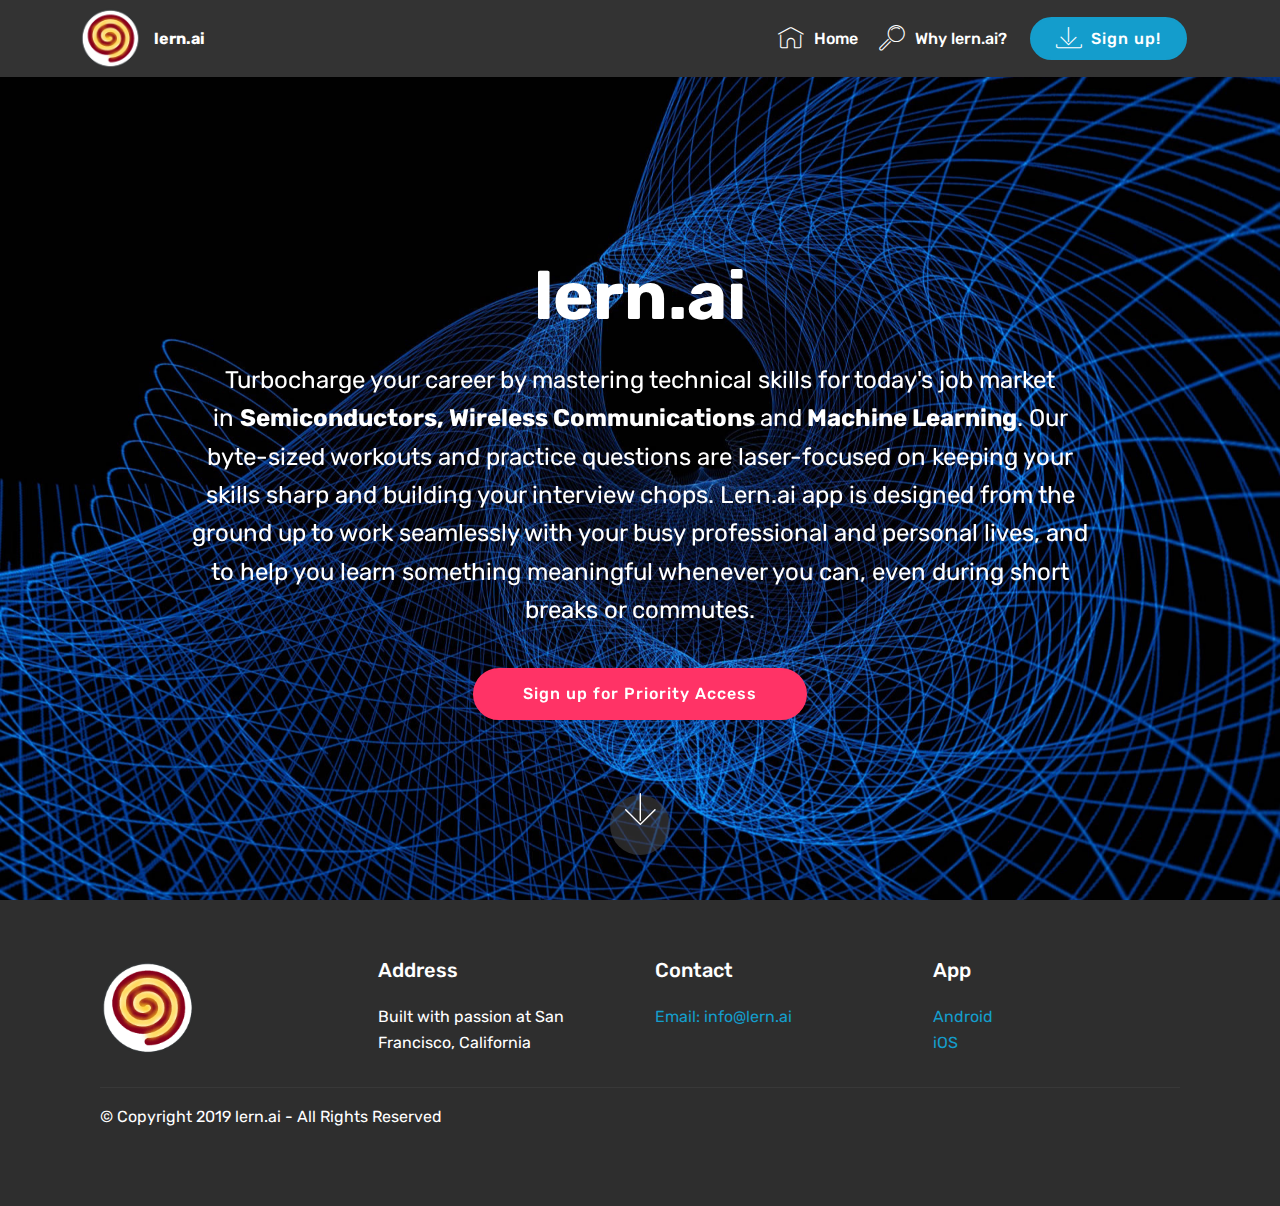
==== index.html @ 5c2ab688 "create github pages" ====
<!DOCTYPE html>
<html  >
<head>
  <!-- Site made with Mobirise Website Builder v4.10.8, https://mobirise.com -->
  <meta charset="UTF-8">
  <meta http-equiv="X-UA-Compatible" content="IE=edge">
  <meta name="generator" content="Mobirise v4.10.8, mobirise.com">
  <meta name="viewport" content="width=device-width, initial-scale=1, minimum-scale=1">
  <link rel="shortcut icon" href="assets/images/lern.ai.2-66x66.png" type="image/x-icon">
  <meta name="description" content="Master skills to  turbocharge your career, one workout at a time!">
  
  <title>lern.ai</title>
  <link rel="stylesheet" href="assets/web/assets/mobirise-icons/mobirise-icons.css">
  <link rel="stylesheet" href="assets/tether/tether.min.css">
  <link rel="stylesheet" href="assets/bootstrap/css/bootstrap.min.css">
  <link rel="stylesheet" href="assets/bootstrap/css/bootstrap-grid.min.css">
  <link rel="stylesheet" href="assets/bootstrap/css/bootstrap-reboot.min.css">
  <link rel="stylesheet" href="assets/socicon/css/styles.css">
  <link rel="stylesheet" href="assets/dropdown/css/style.css">
  <link rel="stylesheet" href="assets/theme/css/style.css">
  <link rel="stylesheet" href="assets/mobirise/css/mbr-additional.css" type="text/css">
  
  
  
</head>
<body>
  <section class="menu cid-qTkzRZLJNu" once="menu" id="menu1-0">

    

    <nav class="navbar navbar-expand beta-menu navbar-dropdown align-items-center navbar-fixed-top navbar-toggleable-sm">
        <button class="navbar-toggler navbar-toggler-right" type="button" data-toggle="collapse" data-target="#navbarSupportedContent" aria-controls="navbarSupportedContent" aria-expanded="false" aria-label="Toggle navigation">
            <div class="hamburger">
                <span></span>
                <span></span>
                <span></span>
                <span></span>
            </div>
        </button>
        <div class="menu-logo">
            <div class="navbar-brand">
                <span class="navbar-logo">
                    <a href="index.html">
                         <img src="assets/images/lern.ai.2-66x66.png" alt="lern.ai" title="lern.ai" style="height: 3.8rem;">
                    </a>
                </span>
                <span class="navbar-caption-wrap"><a class="navbar-caption text-white display-4" href="index.html">lern.ai</a></span>
            </div>
        </div>
        <div class="collapse navbar-collapse" id="navbarSupportedContent">
            <ul class="navbar-nav nav-dropdown" data-app-modern-menu="true"><li class="nav-item">
                    <a class="nav-link link text-white display-4" href="index.html">
                        <span class="mbri-home mbr-iconfont mbr-iconfont-btn"></span>Home</a>
                </li>
                <li class="nav-item">
                    <a class="nav-link link text-white display-4" href="about.html#features2-j">
                        <span class="mbri-search mbr-iconfont mbr-iconfont-btn"></span>
                        Why lern.ai?</a>
                </li></ul>
            <div class="navbar-buttons mbr-section-btn"><a class="btn btn-sm btn-primary display-4" href="signup.html#form1-k">
                    <span class="mbri-save mbr-iconfont mbr-iconfont-btn "></span>Sign up!
                </a></div>
        </div>
    </nav>
</section>

<section class="engine"><a href="https://mobirise.info/t">amp templates</a></section><section class="cid-qTkA127IK8 mbr-fullscreen mbr-parallax-background" id="header2-1">

    

    

    <div class="container align-center">
        <div class="row justify-content-md-center">
            <div class="mbr-white col-md-10">
                <h1 class="mbr-section-title mbr-bold pb-3 mbr-fonts-style display-1">
                    <br>lern.ai</h1>
                
                <p class="mbr-text pb-3 mbr-fonts-style display-5">
                    Turbocharge your career by mastering technical skills for today's job market in&nbsp;<strong>Semiconductors, Wireless Communications </strong>and<strong> Machine Learning</strong>. Our byte-sized workouts and practice questions are laser-focused on keeping your skills sharp and building your interview chops. Lern.ai app is designed from the ground up to work seamlessly with your busy professional and personal lives, and to help you learn something meaningful whenever you can, even during short breaks or commutes.</p>
                <div class="mbr-section-btn"><a class="btn btn-md btn-secondary display-4" href="signup.html#form3-5">Sign up for Priority Access</a></div>
            </div>
        </div>
    </div>
    <div class="mbr-arrow hidden-sm-down" aria-hidden="true">
        <a href="#next">
            <i class="mbri-down mbr-iconfont"></i>
        </a>
    </div>
</section>

<section class="cid-qTkAaeaxX5" id="footer1-2">

    

    

    <div class="container">
        <div class="media-container-row content text-white">
            <div class="col-12 col-md-3">
                <div class="media-wrap">
                    <a href="index.html">
                        <img src="assets/images/lern.ai.2-134x134.png" alt="" title="">
                    </a>
                </div>
            </div>
            <div class="col-12 col-md-3 mbr-fonts-style display-7">
                <h5 class="pb-3">
                    Address
                </h5>
                <p class="mbr-text">Built with passion at San Francisco, California</p>
            </div>
            <div class="col-12 col-md-3 mbr-fonts-style display-7">
                <h5 class="pb-3">
                    Contact</h5>
                <p class="mbr-text"><a href="mailto:info@lern.ai">
                    Email: info@lern.ai&nbsp;&nbsp;</a><br></p>
            </div>
            <div class="col-12 col-md-3 mbr-fonts-style display-7">
                <h5 class="pb-3">App</h5>
                <p class="mbr-text"><em><a href="signup.html#form1-k">Android&nbsp;</a><br><a href="signup.html#form1-k">iOS</a></em></p>
            </div>
        </div>
        <div class="footer-lower">
            <div class="media-container-row">
                <div class="col-sm-12">
                    <hr>
                </div>
            </div>
            <div class="media-container-row mbr-white">
                <div class="col-sm-6 copyright">
                    <p class="mbr-text mbr-fonts-style display-7">
                        © Copyright 2019 lern.ai - All Rights Reserved
                    </p>
                </div>
                <div class="col-md-6">
                    
                </div>
            </div>
        </div>
    </div>
</section>


  <script src="assets/web/assets/jquery/jquery.min.js"></script>
  <script src="assets/popper/popper.min.js"></script>
  <script src="assets/tether/tether.min.js"></script>
  <script src="assets/bootstrap/js/bootstrap.min.js"></script>
  <script src="assets/dropdown/js/nav-dropdown.js"></script>
  <script src="assets/dropdown/js/navbar-dropdown.js"></script>
  <script src="assets/touchswipe/jquery.touch-swipe.min.js"></script>
  <script src="assets/parallax/jarallax.min.js"></script>
  <script src="assets/smoothscroll/smooth-scroll.js"></script>
  <script src="assets/theme/js/script.js"></script>
  
  
</body>
</html>
---- assets/web/assets/mobirise-icons/mobirise-icons.css ----
@font-face {
  font-family: 'MobiriseIcons';
  src:  url('mobirise-icons.eot?spat4u');
  src:  url('mobirise-icons.eot?spat4u#iefix') format('embedded-opentype'),
    url('mobirise-icons.ttf?spat4u') format('truetype'),
    url('mobirise-icons.woff?spat4u') format('woff'),
    url('mobirise-icons.svg?spat4u#MobiriseIcons') format('svg');
  font-weight: normal;
  font-style: normal;
}

[class^="mbri-"], [class*=" mbri-"] {
  /* use !important to prevent issues with browser extensions that change fonts */
  font-family: MobiriseIcons !important;
  speak: none;
  font-style: normal;
  font-weight: normal;
  font-variant: normal;
  text-transform: none;
  line-height: 1;

  /* Better Font Rendering =========== */
  -webkit-font-smoothing: antialiased;
  -moz-osx-font-smoothing: grayscale;
}

.mbri-add-submenu:before {
  content: "\e900";
}
.mbri-alert:before {
  content: "\e901";
}
.mbri-align-center:before {
  content: "\e902";
}
.mbri-align-justify:before {
  content: "\e903";
}
.mbri-align-left:before {
  content: "\e904";
}
.mbri-align-right:before {
  content: "\e905";
}
.mbri-android:before {
  content: "\e906";
}
.mbri-apple:before {
  content: "\e907";
}
.mbri-arrow-down:before {
  content: "\e908";
}
.mbri-arrow-next:before {
  content: "\e909";
}
.mbri-arrow-prev:before {
  content: "\e90a";
}
.mbri-arrow-up:before {
  content: "\e90b";
}
.mbri-bold:before {
  content: "\e90c";
}
.mbri-bookmark:before {
  content: "\e90d";
}
.mbri-bootstrap:before {
  content: "\e90e";
}
.mbri-briefcase:before {
  content: "\e90f";
}
.mbri-browse:before {
  content: "\e910";
}
.mbri-bulleted-list:before {
  content: "\e911";
}
.mbri-calendar:before {
  content: "\e912";
}
.mbri-camera:before {
  content: "\e913";
}
.mbri-cart-add:before {
  content: "\e914";
}
.mbri-cart-full:before {
  content: "\e915";
}
.mbri-cash:before {
  content: "\e916";
}
.mbri-change-style:before {
  content: "\e917";
}
.mbri-chat:before {
  content: "\e918";
}
.mbri-clock:before {
  content: "\e919";
}
.mbri-close:before {
  content: "\e91a";
}
.mbri-cloud:before {
  content: "\e91b";
}
.mbri-code:before {
  content: "\e91c";
}
.mbri-contact-form:before {
  content: "\e91d";
}
.mbri-credit-card:before {
  content: "\e91e";
}
.mbri-cursor-click:before {
  content: "\e91f";
}
.mbri-cust-feedback:before {
  content: "\e920";
}
.mbri-database:before {
  content: "\e921";
}
.mbri-delivery:before {
  content: "\e922";
}
.mbri-desktop:before {
  content: "\e923";
}
.mbri-devices:before {
  content: "\e924";
}
.mbri-down:before {
  content: "\e925";
}
.mbri-download:before {
  content: "\e989";
}
.mbri-drag-n-drop:before {
  content: "\e927";
}
.mbri-drag-n-drop2:before {
  content: "\e928";
}
.mbri-edit:before {
  content: "\e929";
}
.mbri-edit2:before {
  content: "\e92a";
}
.mbri-error:before {
  content: "\e92b";
}
.mbri-extension:before {
  content: "\e92c";
}
.mbri-features:before {
  content: "\e92d";
}
.mbri-file:before {
  content: "\e92e";
}
.mbri-flag:before {
  content: "\e92f";
}
.mbri-folder:before {
  content: "\e930";
}
.mbri-gift:before {
  content: "\e931";
}
.mbri-github:before {
  content: "\e932";
}
.mbri-globe:before {
  content: "\e933";
}
.mbri-globe-2:before {
  content: "\e934";
}
.mbri-growing-chart:before {
  content: "\e935";
}
.mbri-hearth:before {
  content: "\e936";
}
.mbri-help:before {
  content: "\e937";
}
.mbri-home:before {
  content: "\e938";
}
.mbri-hot-cup:before {
  content: "\e939";
}
.mbri-idea:before {
  content: "\e93a";
}
.mbri-image-gallery:before {
  content: "\e93b";
}
.mbri-image-slider:before {
  content: "\e93c";
}
.mbri-info:before {
  content: "\e93d";
}
.mbri-italic:before {
  content: "\e93e";
}
.mbri-key:before {
  content: "\e93f";
}
.mbri-laptop:before {
  content: "\e940";
}
.mbri-layers:before {
  content: "\e941";
}
.mbri-left-right:before {
  content: "\e942";
}
.mbri-left:before {
  content: "\e943";
}
.mbri-letter:before {
  content: "\e944";
}
.mbri-like:before {
  content: "\e945";
}
.mbri-link:before {
  content: "\e946";
}
.mbri-lock:before {
  content: "\e947";
}
.mbri-login:before {
  content: "\e948";
}
.mbri-logout:before {
  content: "\e949";
}
.mbri-magic-stick:before {
  content: "\e94a";
}
.mbri-map-pin:before {
  content: "\e94b";
}
.mbri-menu:before {
  content: "\e94c";
}
.mbri-mobile:before {
  content: "\e94d";
}
.mbri-mobile2:before {
  content: "\e94e";
}
.mbri-mobirise:before {
  content: "\e94f";
}
.mbri-more-horizontal:before {
  content: "\e950";
}
.mbri-more-vertical:before {
  content: "\e951";
}
.mbri-music:before {
  content: "\e952";
}
.mbri-new-file:before {
  content: "\e953";
}
.mbri-numbered-list:before {
  content: "\e954";
}
.mbri-opened-folder:before {
  content: "\e955";
}
.mbri-pages:before {
  content: "\e956";
}
.mbri-paper-plane:before {
  content: "\e957";
}
.mbri-paperclip:before {
  content: "\e958";
}
.mbri-photo:before {
  content: "\e959";
}
.mbri-photos:before {
  content: "\e95a";
}
.mbri-pin:before {
  content: "\e95b";
}
.mbri-play:before {
  content: "\e95c";
}
.mbri-plus:before {
  content: "\e95d";
}
.mbri-preview:before {
  content: "\e95e";
}
.mbri-print:before {
  content: "\e95f";
}
.mbri-protect:before {
  content: "\e960";
}
.mbri-question:before {
  content: "\e961";
}
.mbri-quote-left:before {
  content: "\e962";
}
.mbri-quote-right:before {
  content: "\e963";
}
.mbri-refresh:before {
  content: "\e964";
}
.mbri-responsive:before {
  content: "\e965";
}
.mbri-right:before {
  content: "\e966";
}
.mbri-rocket:before {
  content: "\e967";
}
.mbri-sad-face:before {
  content: "\e968";
}
.mbri-sale:before {
  content: "\e969";
}
.mbri-save:before {
  content: "\e96a";
}
.mbri-search:before {
  content: "\e96b";
}
.mbri-setting:before {
  content: "\e96c";
}
.mbri-setting2:before {
  content: "\e96d";
}
.mbri-setting3:before {
  content: "\e96e";
}
.mbri-share:before {
  content: "\e96f";
}
.mbri-shopping-bag:before {
  content: "\e970";
}
.mbri-shopping-basket:before {
  content: "\e971";
}
.mbri-shopping-cart:before {
  content: "\e972";
}
.mbri-sites:before {
  content: "\e973";
}
.mbri-smile-face:before {
  content: "\e974";
}
.mbri-speed:before {
  content: "\e975";
}
.mbri-star:before {
  content: "\e976";
}
.mbri-success:before {
  content: "\e977";
}
.mbri-sun:before {
  content: "\e978";
}
.mbri-sun2:before {
  content: "\e979";
}
.mbri-tablet:before {
  content: "\e97a";
}
.mbri-tablet-vertical:before {
  content: "\e97b";
}
.mbri-target:before {
  content: "\e97c";
}
.mbri-timer:before {
  content: "\e97d";
}
.mbri-to-ftp:before {
  content: "\e97e";
}
.mbri-to-local-drive:before {
  content: "\e97f";
}
.mbri-touch-swipe:before {
  content: "\e980";
}
.mbri-touch:before {
  content: "\e981";
}
.mbri-trash:before {
  content: "\e982";
}
.mbri-underline:before {
  content: "\e983";
}
.mbri-unlink:before {
  content: "\e984";
}
.mbri-unlock:before {
  content: "\e985";
}
.mbri-up-down:before {
  content: "\e986";
}
.mbri-up:before {
  content: "\e987";
}
.mbri-update:before {
  content: "\e988";
}
.mbri-upload:before {
 content: "\e926"; 
}
.mbri-user:before {
  content: "\e98a";
}
.mbri-user2:before {
  content: "\e98b";
}
.mbri-users:before {
  content: "\e98c";
}
.mbri-video:before {
  content: "\e98d";
}
.mbri-video-play:before {
  content: "\e98e";
}
.mbri-watch:before {
  content: "\e98f";
}
.mbri-website-theme:before {
  content: "\e990";
}
.mbri-wifi:before {
  content: "\e991";
}
.mbri-windows:before {
  content: "\e992";
}
.mbri-zoom-out:before {
  content: "\e993";
}
.mbri-redo:before {
  content: "\e994";
}
.mbri-undo:before {
  content: "\e995";
}
---- assets/socicon/css/styles.css ----
@charset "UTF-8";

@font-face {
  font-family: "socicon";
  src:url("../fonts/socicon.eot");
  src:url("../fonts/socicon.eot?#iefix") format("embedded-opentype"),
    url("../fonts/socicon.woff") format("woff"),
    url("../fonts/socicon.ttf") format("truetype"),
    url("../fonts/socicon.svg#socicon") format("svg");
  font-weight: normal;
  font-style: normal;

}

[data-icon]:before {
  font-family: "socicon" !important;
  content: attr(data-icon);
  font-style: normal !important;
  font-weight: normal !important;
  font-variant: normal !important;
  text-transform: none !important;
  speak: none;
  line-height: 1;
  -webkit-font-smoothing: antialiased;
  -moz-osx-font-smoothing: grayscale;
}

[class^="socicon-"]:before,
[class*=" socicon-"]:before {
  font-family: "socicon" !important;
  font-style: normal !important;
  font-weight: normal !important;
  font-variant: normal !important;
  text-transform: none !important;
  speak: none;
  line-height: 1;
  -webkit-font-smoothing: antialiased;
  -moz-osx-font-smoothing: grayscale;
}

.socicon-modelmayhem:before {
  content: "\e000";
}
.socicon-mixcloud:before {
  content: "\e001";
}
.socicon-drupal:before {
  content: "\e002";
}
.socicon-swarm:before {
  content: "\e003";
}
.socicon-istock:before {
  content: "\e004";
}
.socicon-yammer:before {
  content: "\e005";
}
.socicon-ello:before {
  content: "\e006";
}
.socicon-stackoverflow:before {
  content: "\e007";
}
.socicon-persona:before {
  content: "\e008";
}
.socicon-triplej:before {
  content: "\e009";
}
.socicon-houzz:before {
  content: "\e00a";
}
.socicon-rss:before {
  content: "\e00b";
}
.socicon-paypal:before {
  content: "\e00c";
}
.socicon-odnoklassniki:before {
  content: "\e00d";
}
.socicon-airbnb:before {
  content: "\e00e";
}
.socicon-periscope:before {
  content: "\e00f";
}
.socicon-outlook:before {
  content: "\e010";
}
.socicon-coderwall:before {
  content: "\e011";
}
.socicon-tripadvisor:before {
  content: "\e012";
}
.socicon-appnet:before {
  content: "\e013";
}
.socicon-goodreads:before {
  content: "\e014";
}
.socicon-tripit:before {
  content: "\e015";
}
.socicon-lanyrd:before {
  content: "\e016";
}
.socicon-slideshare:before {
  content: "\e017";
}
.socicon-buffer:before {
  content: "\e018";
}
.socicon-disqus:before {
  content: "\e019";
}
.socicon-vkontakte:before {
  content: "\e01a";
}
.socicon-whatsapp:before {
  content: "\e01b";
}
.socicon-patreon:before {
  content: "\e01c";
}
.socicon-storehouse:before {
  content: "\e01d";
}
.socicon-pocket:before {
  content: "\e01e";
}
.socicon-mail:before {
  content: "\e01f";
}
.socicon-blogger:before {
  content: "\e020";
}
.socicon-technorati:before {
  content: "\e021";
}
.socicon-reddit:before {
  content: "\e022";
}
.socicon-dribbble:before {
  content: "\e023";
}
.socicon-stumbleupon:before {
  content: "\e024";
}
.socicon-digg:before {
  content: "\e025";
}
.socicon-envato:before {
  content: "\e026";
}
.socicon-behance:before {
  content: "\e027";
}
.socicon-delicious:before {
  content: "\e028";
}
.socicon-deviantart:before {
  content: "\e029";
}
.socicon-forrst:before {
  content: "\e02a";
}
.socicon-play:before {
  content: "\e02b";
}
.socicon-zerply:before {
  content: "\e02c";
}
.socicon-wikipedia:before {
  content: "\e02d";
}
.socicon-apple:before {
  content: "\e02e";
}
.socicon-flattr:before {
  content: "\e02f";
}
.socicon-github:before {
  content: "\e030";
}
.socicon-renren:before {
  content: "\e031";
}
.socicon-friendfeed:before {
  content: "\e032";
}
.socicon-newsvine:before {
  content: "\e033";
}
.socicon-identica:before {
  content: "\e034";
}
.socicon-bebo:before {
  content: "\e035";
}
.socicon-zynga:before {
  content: "\e036";
}
.socicon-steam:before {
  content: "\e037";
}
.socicon-xbox:before {
  content: "\e038";
}
.socicon-windows:before {
  content: "\e039";
}
.socicon-qq:before {
  content: "\e03a";
}
.socicon-douban:before {
  content: "\e03b";
}
.socicon-meetup:before {
  content: "\e03c";
}
.socicon-playstation:before {
  content: "\e03d";
}
.socicon-android:before {
  content: "\e03e";
}
.socicon-snapchat:before {
  content: "\e03f";
}
.socicon-twitter:before {
  content: "\e040";
}
.socicon-facebook:before {
  content: "\e041";
}
.socicon-googleplus:before {
  content: "\e042";
}
.socicon-pinterest:before {
  content: "\e043";
}
.socicon-foursquare:before {
  content: "\e044";
}
.socicon-yahoo:before {
  content: "\e045";
}
.socicon-skype:before {
  content: "\e046";
}
.socicon-yelp:before {
  content: "\e047";
}
.socicon-feedburner:before {
  content: "\e048";
}
.socicon-linkedin:before {
  content: "\e049";
}
.socicon-viadeo:before {
  content: "\e04a";
}
.socicon-xing:before {
  content: "\e04b";
}
.socicon-myspace:before {
  content: "\e04c";
}
.socicon-soundcloud:before {
  content: "\e04d";
}
.socicon-spotify:before {
  content: "\e04e";
}
.socicon-grooveshark:before {
  content: "\e04f";
}
.socicon-lastfm:before {
  content: "\e050";
}
.socicon-youtube:before {
  content: "\e051";
}
.socicon-vimeo:before {
  content: "\e052";
}
.socicon-dailymotion:before {
  content: "\e053";
}
.socicon-vine:before {
  content: "\e054";
}
.socicon-flickr:before {
  content: "\e055";
}
.socicon-500px:before {
  content: "\e056";
}
.socicon-wordpress:before {
  content: "\e058";
}
.socicon-tumblr:before {
  content: "\e059";
}
.socicon-twitch:before {
  content: "\e05a";
}
.socicon-8tracks:before {
  content: "\e05b";
}
.socicon-amazon:before {
  content: "\e05c";
}
.socicon-icq:before {
  content: "\e05d";
}
.socicon-smugmug:before {
  content: "\e05e";
}
.socicon-ravelry:before {
  content: "\e05f";
}
.socicon-weibo:before {
  content: "\e060";
}
.socicon-baidu:before {
  content: "\e061";
}
.socicon-angellist:before {
  content: "\e062";
}
.socicon-ebay:before {
  content: "\e063";
}
.socicon-imdb:before {
  content: "\e064";
}
.socicon-stayfriends:before {
  content: "\e065";
}
.socicon-residentadvisor:before {
  content: "\e066";
}
.socicon-google:before {
  content: "\e067";
}
.socicon-yandex:before {
  content: "\e068";
}
.socicon-sharethis:before {
  content: "\e069";
}
.socicon-bandcamp:before {
  content: "\e06a";
}
.socicon-itunes:before {
  content: "\e06b";
}
.socicon-deezer:before {
  content: "\e06c";
}
.socicon-telegram:before {
  content: "\e06e";
}
.socicon-openid:before {
  content: "\e06f";
}
.socicon-amplement:before {
  content: "\e070";
}
.socicon-viber:before {
  content: "\e071";
}
.socicon-zomato:before {
  content: "\e072";
}
.socicon-draugiem:before {
  content: "\e074";
}
.socicon-endomodo:before {
  content: "\e075";
}
.socicon-filmweb:before {
  content: "\e076";
}
.socicon-stackexchange:before {
  content: "\e077";
}
.socicon-wykop:before {
  content: "\e078";
}
.socicon-teamspeak:before {
  content: "\e079";
}
.socicon-teamviewer:before {
  content: "\e07a";
}
.socicon-ventrilo:before {
  content: "\e07b";
}
.socicon-younow:before {
  content: "\e07c";
}
.socicon-raidcall:before {
  content: "\e07d";
}
.socicon-mumble:before {
  content: "\e07e";
}
.socicon-medium:before {
  content: "\e06d";
}
.socicon-bebee:before {
  content: "\e07f";
}
.socicon-hitbox:before {
  content: "\e080";
}
.socicon-reverbnation:before {
  content: "\e081";
}
.socicon-formulr:before {
  content: "\e082";
}
.socicon-instagram:before {
  content: "\e057";
}
.socicon-battlenet:before {
  content: "\e083";
}
.socicon-chrome:before {
  content: "\e084";
}
.socicon-discord:before {
  content: "\e086";
}
.socicon-issuu:before {
  content: "\e087";
}
.socicon-macos:before {
  content: "\e088";
}
.socicon-firefox:before {
  content: "\e089";
}
.socicon-opera:before {
  content: "\e08d";
}
.socicon-keybase:before {
  content: "\e090";
}
.socicon-alliance:before {
  content: "\e091";
}
.socicon-livejournal:before {
  content: "\e092";
}
.socicon-googlephotos:before {
  content: "\e093";
}
.socicon-horde:before {
  content: "\e094";
}
.socicon-etsy:before {
  content: "\e095";
}
.socicon-zapier:before {
  content: "\e096";
}
.socicon-google-scholar:before {
  content: "\e097";
}
.socicon-researchgate:before {
  content: "\e098";
}
.socicon-wechat:before {
  content: "\e099";
}
.socicon-strava:before {
  content: "\e09a";
}
.socicon-line:before {
  content: "\e09b";
}
.socicon-lyft:before {
  content: "\e09c";
}
.socicon-uber:before {
  content: "\e09d";
}
.socicon-songkick:before {
  content: "\e09e";
}
.socicon-viewbug:before {
  content: "\e09f";
}
.socicon-googlegroups:before {
  content: "\e0a0";
}
.socicon-quora:before {
  content: "\e073";
}
.socicon-diablo:before {
  content: "\e085";
}
.socicon-blizzard:before {
  content: "\e0a1";
}
.socicon-hearthstone:before {
  content: "\e08b";
}
.socicon-heroes:before {
  content: "\e08a";
}
.socicon-overwatch:before {
  content: "\e08c";
}
.socicon-warcraft:before {
  content: "\e08e";
}
.socicon-starcraft:before {
  content: "\e08f";
}
.socicon-beam:before {
  content: "\e0a2";
}
.socicon-curse:before {
  content: "\e0a3";
}
.socicon-player:before {
  content: "\e0a4";
}
.socicon-streamjar:before {
  content: "\e0a5";
}
.socicon-nintendo:before {
  content: "\e0a6";
}
.socicon-hellocoton:before {
  content: "\e0a7";
}
---- assets/dropdown/css/style.css ----
.navbar-dropdown {
  left: 0;
  padding: 0;
  position: absolute;
  right: 0;
  top: 0;
  transition: all 0.45s ease;
  z-index: 1030;
  background: #282828; }
  .navbar-dropdown .navbar-logo {
    margin-right: 0.8rem;
    transition: margin 0.3s ease-in-out;
    vertical-align: middle; }
    .navbar-dropdown .navbar-logo img {
      height: 3.125rem;
      transition: all 0.3s ease-in-out; }
    .navbar-dropdown .navbar-logo.mbr-iconfont {
      font-size: 3.125rem;
      line-height: 3.125rem; }
  .navbar-dropdown .navbar-caption {
    font-weight: 700;
    white-space: normal;
    vertical-align: -4px;
    line-height: 3.125rem !important; }
    .navbar-dropdown .navbar-caption, .navbar-dropdown .navbar-caption:hover {
      color: inherit;
      text-decoration: none; }
  .navbar-dropdown .mbr-iconfont + .navbar-caption {
    vertical-align: -1px; }
  .navbar-dropdown.navbar-fixed-top {
    position: fixed; }
  .navbar-dropdown .navbar-brand span {
    vertical-align: -4px; }
  .navbar-dropdown.bg-color.transparent {
    background: none; }
  .navbar-dropdown.navbar-short .navbar-brand {
    padding: 0.625rem 0; }
    .navbar-dropdown.navbar-short .navbar-brand span {
      vertical-align: -1px; }
  .navbar-dropdown.navbar-short .navbar-caption {
    line-height: 2.375rem !important;
    vertical-align: -2px; }
  .navbar-dropdown.navbar-short .navbar-logo {
    margin-right: 0.5rem; }
    .navbar-dropdown.navbar-short .navbar-logo img {
      height: 2.375rem; }
    .navbar-dropdown.navbar-short .navbar-logo.mbr-iconfont {
      font-size: 2.375rem;
      line-height: 2.375rem; }
  .navbar-dropdown.navbar-short .mbr-table-cell {
    height: 3.625rem; }
  .navbar-dropdown .navbar-close {
    left: 0.6875rem;
    position: fixed;
    top: 0.75rem;
    z-index: 1000; }
  .navbar-dropdown .hamburger-icon {
    content: "";
    display: inline-block;
    vertical-align: middle;
    width: 16px;
    -webkit-box-shadow: 0 -6px 0 1px #282828,0 0 0 1px #282828,0 6px 0 1px #282828;
    -moz-box-shadow: 0 -6px 0 1px #282828,0 0 0 1px #282828,0 6px 0 1px #282828;
    box-shadow: 0 -6px 0 1px #282828,0 0 0 1px #282828,0 6px 0 1px #282828; }

.dropdown-menu .dropdown-toggle[data-toggle="dropdown-submenu"]::after {
  border-bottom: 0.35em solid transparent;
  border-left: 0.35em solid;
  border-right: 0;
  border-top: 0.35em solid transparent;
  margin-left: 0.3rem; }

.dropdown-menu .dropdown-item:focus {
  outline: 0; }

.nav-dropdown {
  font-size: 0.75rem;
  font-weight: 500;
  height: auto !important; }
  .nav-dropdown .nav-btn {
    padding-left: 1rem; }
  .nav-dropdown .link {
    margin: .667em 1.667em;
    font-weight: 500;
    padding: 0;
    transition: color .2s ease-in-out; }
    .nav-dropdown .link.dropdown-toggle {
      margin-right: 2.583em; }
      .nav-dropdown .link.dropdown-toggle::after {
        margin-left: .25rem;
        border-top: 0.35em solid;
        border-right: 0.35em solid transparent;
        border-left: 0.35em solid transparent;
        border-bottom: 0; }
      .nav-dropdown .link.dropdown-toggle[aria-expanded="true"] {
        margin: 0;
        padding: 0.667em 3.263em  0.667em 1.667em; }
  .nav-dropdown .link::after,
  .nav-dropdown .dropdown-item::after {
    color: inherit; }
  .nav-dropdown .btn {
    font-size: 0.75rem;
    font-weight: 700;
    letter-spacing: 0;
    margin-bottom: 0;
    padding-left: 1.25rem;
    padding-right: 1.25rem; }
  .nav-dropdown .dropdown-menu {
    border-radius: 0;
    border: 0;
    left: 0;
    margin: 0;
    padding-bottom: 1.25rem;
    padding-top: 1.25rem;
    position: relative; }
  .nav-dropdown .dropdown-submenu {
    margin-left: 0.125rem;
    top: 0; }
  .nav-dropdown .dropdown-item {
    font-weight: 500;
    line-height: 2;
    padding: 0.3846em 4.615em 0.3846em 1.5385em;
    position: relative;
    transition: color .2s ease-in-out, background-color .2s ease-in-out; }
    .nav-dropdown .dropdown-item::after {
      margin-top: -0.3077em;
      position: absolute;
      right: 1.1538em;
      top: 50%; }
    .nav-dropdown .dropdown-item:focus, .nav-dropdown .dropdown-item:hover {
      background: none; }

@media (max-width: 767px) {
  .nav-dropdown.navbar-toggleable-sm {
    bottom: 0;
    display: none;
    left: 0;
    overflow-x: hidden;
    position: fixed;
    top: 0;
    transform: translateX(-100%);
    -ms-transform: translateX(-100%);
    -webkit-transform: translateX(-100%);
    width: 18.75rem;
    z-index: 999; } }
.nav-dropdown.navbar-toggleable-xl {
  bottom: 0;
  display: none;
  left: 0;
  overflow-x: hidden;
  position: fixed;
  top: 0;
  transform: translateX(-100%);
  -ms-transform: translateX(-100%);
  -webkit-transform: translateX(-100%);
  width: 18.75rem;
  z-index: 999; }

.nav-dropdown-sm {
  display: block !important;
  overflow-x: hidden;
  overflow: auto;
  padding-top: 3.875rem; }
  .nav-dropdown-sm::after {
    content: "";
    display: block;
    height: 3rem;
    width: 100%; }
  .nav-dropdown-sm.collapse.in ~ .navbar-close {
    display: block !important; }
  .nav-dropdown-sm.collapsing, .nav-dropdown-sm.collapse.in {
    transform: translateX(0);
    -ms-transform: translateX(0);
    -webkit-transform: translateX(0);
    transition: all 0.25s ease-out;
    -webkit-transition: all 0.25s ease-out;
    background: #282828; }
  .nav-dropdown-sm.collapsing[aria-expanded="false"] {
    transform: translateX(-100%);
    -ms-transform: translateX(-100%);
    -webkit-transform: translateX(-100%); }
  .nav-dropdown-sm .nav-item {
    display: block;
    margin-left: 0 !important;
    padding-left: 0; }
  .nav-dropdown-sm .link,
  .nav-dropdown-sm .dropdown-item {
    border-top: 1px dotted rgba(255, 255, 255, 0.1);
    font-size: 0.8125rem;
    line-height: 1.6;
    margin: 0 !important;
    padding: 0.875rem 2.4rem 0.875rem 1.5625rem !important;
    position: relative;
    white-space: normal; }
    .nav-dropdown-sm .link:focus, .nav-dropdown-sm .link:hover,
    .nav-dropdown-sm .dropdown-item:focus,
    .nav-dropdown-sm .dropdown-item:hover {
      background: rgba(0, 0, 0, 0.2) !important;
      color: #c0a375; }
  .nav-dropdown-sm .nav-btn {
    position: relative;
    padding: 1.5625rem 1.5625rem 0 1.5625rem; }
    .nav-dropdown-sm .nav-btn::before {
      border-top: 1px dotted rgba(255, 255, 255, 0.1);
      content: "";
      left: 0;
      position: absolute;
      top: 0;
      width: 100%; }
    .nav-dropdown-sm .nav-btn + .nav-btn {
      padding-top: 0.625rem; }
      .nav-dropdown-sm .nav-btn + .nav-btn::before {
        display: none; }
  .nav-dropdown-sm .btn {
    padding: 0.625rem 0; }
  .nav-dropdown-sm .dropdown-toggle[data-toggle="dropdown-submenu"]::after {
    margin-left: .25rem;
    border-top: 0.35em solid;
    border-right: 0.35em solid transparent;
    border-left: 0.35em solid transparent;
    border-bottom: 0; }
  .nav-dropdown-sm .dropdown-toggle[data-toggle="dropdown-submenu"][aria-expanded="true"]::after {
    border-top: 0;
    border-right: 0.35em solid transparent;
    border-left: 0.35em solid transparent;
    border-bottom: 0.35em solid; }
  .nav-dropdown-sm .dropdown-menu {
    margin: 0;
    padding: 0;
    position: relative;
    top: 0;
    left: 0;
    width: 100%;
    border: 0;
    float: none;
    border-radius: 0;
    background: none; }
  .nav-dropdown-sm .dropdown-submenu {
    left: 100%;
    margin-left: 0.125rem;
    margin-top: -1.25rem;
    top: 0; }

.navbar-toggleable-sm .nav-dropdown .dropdown-menu {
  position: absolute; }

.navbar-toggleable-sm .nav-dropdown .dropdown-submenu {
  left: 100%;
  margin-left: 0.125rem;
  margin-top: -1.25rem;
  top: 0; }

.navbar-toggleable-sm.opened .nav-dropdown .dropdown-menu {
  position: relative; }

.navbar-toggleable-sm.opened .nav-dropdown .dropdown-submenu {
  left: 0;
  margin-left: 00rem;
  margin-top: 0rem;
  top: 0; }

.is-builder .nav-dropdown.collapsing {
  transition: none !important; }

/*# sourceMappingURL=style.css.map */
---- assets/theme/css/style.css ----
/*!
 * Mobirise v4 theme (https://mobirise.com/)
 * Copyright 2017 Mobirise
 */
section {
  background-color: #eeeeee;
}

section,
.container,
.container-fluid {
  position: relative;
  word-wrap: break-word;
}

a.mbr-iconfont:hover {
  text-decoration: none;
}

.article .lead p, .article .lead ul, .article .lead ol, .article .lead pre, .article .lead blockquote {
  margin-bottom: 0;
}

a {
  font-style: normal;
  font-weight: 400;
  cursor: pointer;
}

a, a:hover {
  text-decoration: none;
}

figure {
  margin-bottom: 0;
}

body {
  color: #232323;
}

h1, h2, h3, h4, h5, h6,
.h1, .h2, .h3, .h4, .h5, .h6,
.display-1, .display-2, .display-3, .display-4 {
  line-height: 1;
  word-break: break-word;
  word-wrap: break-word;
}

b, strong {
  font-weight: bold;
}

blockquote {
  padding: 10px 0 10px 20px;
  position: relative;
  border-left: 2px solid;
  border-color: #ff3366;
}

input:-webkit-autofill, input:-webkit-autofill:hover, input:-webkit-autofill:focus, input:-webkit-autofill:active {
  transition-delay: 9999s;
  transition-property: background-color, color;
}

textarea[type="hidden"] {
  display: none;
}

body {
  position: relative;
}

section {
  background-position: 50% 50%;
  background-repeat: no-repeat;
  background-size: cover;
}

section .mbr-background-video,
section .mbr-background-video-preview {
  position: absolute;
  bottom: 0;
  left: 0;
  right: 0;
  top: 0;
}

.hidden {
  visibility: hidden;
}

.mbr-z-index20 {
  z-index: 20;
}

/*! Base colors */
.mbr-white {
  color: #ffffff;
}

.mbr-black {
  color: #000000;
}

.mbr-bg-white {
  background-color: #ffffff;
}

.mbr-bg-black {
  background-color: #000000;
}

/*! Text-aligns */
.align-left {
  text-align: left;
}

.align-center {
  text-align: center;
}

.align-right {
  text-align: right;
}

@media (max-width: 767px) {
  .align-left, .align-center, .align-right, .mbr-section-btn, .mbr-section-title {
    text-align: center;
  }
}

/*! Font-weight  */
.mbr-light {
  font-weight: 300;
}

.mbr-regular {
  font-weight: 400;
}

.mbr-semibold {
  font-weight: 500;
}

.mbr-bold {
  font-weight: 700;
}

/*! Media  */
.media-size-item {
  -webkit-flex: 1 1 auto;
  -moz-flex: 1 1 auto;
  -ms-flex: 1 1 auto;
  -o-flex: 1 1 auto;
  flex: 1 1 auto;
}

.media-content {
  -webkit-flex-basis: 100%;
  flex-basis: 100%;
}

.media-container-row {
  display: -ms-flexbox;
  display: -webkit-flex;
  display: flex;
  -webkit-flex-direction: row;
  -ms-flex-direction: row;
  flex-direction: row;
  -webkit-flex-wrap: wrap;
  -ms-flex-wrap: wrap;
  flex-wrap: wrap;
  -webkit-justify-content: center;
  -ms-flex-pack: center;
  justify-content: center;
  -webkit-align-content: center;
  -ms-flex-line-pack: center;
  align-content: center;
  -webkit-align-items: start;
  -ms-flex-align: start;
  align-items: start;
}

.media-container-row .media-size-item {
  width: 400px;
}

.media-container-column {
  display: -ms-flexbox;
  display: -webkit-flex;
  display: flex;
  -webkit-flex-direction: column;
  -ms-flex-direction: column;
  flex-direction: column;
  -webkit-flex-wrap: wrap;
  -ms-flex-wrap: wrap;
  flex-wrap: wrap;
  -webkit-justify-content: center;
  -ms-flex-pack: center;
  justify-content: center;
  -webkit-align-content: center;
  -ms-flex-line-pack: center;
  align-content: center;
  -webkit-align-items: stretch;
  -ms-flex-align: stretch;
  align-items: stretch;
}

.media-container-column > * {
  width: 100%;
}

@media (min-width: 992px) {
  .media-container-row {
    -webkit-flex-wrap: nowrap;
    -ms-flex-wrap: nowrap;
    flex-wrap: nowrap;
  }
}

figure {
  overflow: hidden;
}

figure[mbr-media-size] {
  transition: width 0.1s;
}

.mbr-figure img, .mbr-figure iframe {
  display: block;
  width: 100%;
}

.card {
  background-color: transparent;
  border: none;
}

.card-box {
  width: 100%;
}

.card-img {
  text-align: center;
  flex-shrink: 0;
  -webkit-flex-shrink: 0;
}

.media {
  max-width: 100%;
  margin: 0 auto;
}

.mbr-figure {
  -ms-flex-item-align: center;
  -ms-grid-row-align: center;
  -webkit-align-self: center;
  align-self: center;
}

.media-container > div {
  max-width: 100%;
}

.mbr-figure img, .card-img img {
  width: 100%;
}

@media (max-width: 991px) {
  .media-size-item {
    width: auto !important;
  }
  .media {
    width: auto;
  }
  .mbr-figure {
    width: 100% !important;
  }
}

/*! Buttons */
.mbr-section-btn {
  margin-left: -.25rem;
  margin-right: -.25rem;
  font-size: 0;
}

nav .mbr-section-btn {
  margin-left: 0rem;
  margin-right: 0rem;
}

/*! Btn icon margin */
.btn .mbr-iconfont, .btn.btn-sm .mbr-iconfont {
  cursor: pointer;
  margin-right: 0.5rem;
}

.btn.btn-md .mbr-iconfont, .btn.btn-md .mbr-iconfont {
  margin-right: 0.8rem;
}

.mbr-regular {
  font-weight: 400;
}

.mbr-semibold {
  font-weight: 500;
}

.mbr-bold {
  font-weight: 700;
}

[type="submit"] {
  -webkit-appearance: none;
}

/*! Full-screen */
.mbr-fullscreen .mbr-overlay {
  min-height: 100vh;
}

.mbr-fullscreen {
  display: flex;
  display: -webkit-flex;
  display: -moz-flex;
  display: -ms-flex;
  display: -o-flex;
  align-items: center;
  -webkit-align-items: center;
  min-height: 100vh;
  padding-top: 3rem;
  padding-bottom: 3rem;
}

/*! Map */
.map {
  height: 25rem;
  position: relative;
}

.map iframe {
  width: 100%;
  height: 100%;
}

/* Form */
.form-asterisk {
  font-family: initial;
  position: absolute;
  top: -2px;
  font-weight: normal;
}

/*! Scroll to top arrow */
.mbr-arrow-up {
  bottom: 25px;
  right: 90px;
  position: fixed;
  text-align: right;
  z-index: 5000;
  color: #ffffff;
  font-size: 32px;
  transform: rotate(180deg);
  -webkit-transform: rotate(180deg);
}

.mbr-arrow-up a {
  background: rgba(0, 0, 0, 0.2);
  border-radius: 3px;
  color: #fff;
  display: inline-block;
  height: 60px;
  width: 60px;
  outline-style: none !important;
  position: relative;
  text-decoration: none;
  transition: all .3s ease-in-out;
  cursor: pointer;
  text-align: center;
}

.mbr-arrow-up a:hover {
  background-color: rgba(0, 0, 0, 0.4);
}

.mbr-arrow-up a i {
  line-height: 60px;
}

.mbr-arrow-up-icon {
  display: block;
  color: #fff;
}

.mbr-arrow-up-icon::before {
  content: "\203a";
  display: inline-block;
  font-family: serif;
  font-size: 32px;
  line-height: 1;
  font-style: normal;
  position: relative;
  top: 6px;
  left: -4px;
  -webkit-transform: rotate(-90deg);
  transform: rotate(-90deg);
}

/*! Arrow Down */
.mbr-arrow {
  position: absolute;
  bottom: 45px;
  left: 50%;
  width: 60px;
  height: 60px;
  cursor: pointer;
  background-color: rgba(80, 80, 80, 0.5);
  border-radius: 50%;
  -webkit-transform: translateX(-50%);
  transform: translateX(-50%);
}

.mbr-arrow > a {
  display: inline-block;
  text-decoration: none;
  outline-style: none;
  -webkit-animation: arrowdown 1.7s ease-in-out infinite;
  animation: arrowdown 1.7s ease-in-out infinite;
}

.mbr-arrow > a > i {
  position: absolute;
  top: -2px;
  left: 15px;
  font-size: 2rem;
}

@keyframes arrowdown {
  0% {
    transform: translateY(0px);
    -webkit-transform: translateY(0px);
  }
  50% {
    transform: translateY(-5px);
    -webkit-transform: translateY(-5px);
  }
  100% {
    transform: translateY(0px);
    -webkit-transform: translateY(0px);
  }
}

@-webkit-keyframes arrowdown {
  0% {
    transform: translateY(0px);
    -webkit-transform: translateY(0px);
  }
  50% {
    transform: translateY(-5px);
    -webkit-transform: translateY(-5px);
  }
  100% {
    transform: translateY(0px);
    -webkit-transform: translateY(0px);
  }
}

@media (max-width: 500px) {
  .mbr-arrow-up {
    left: 50%;
    right: auto;
    transform: translateX(-50%) rotate(180deg);
    -webkit-transform: translateX(-50%) rotate(180deg);
  }
}

/*Gradients animation*/
@keyframes gradient-animation {
  from {
    background-position: 0% 100%;
    animation-timing-function: ease-in-out;
  }
  to {
    background-position: 100% 0%;
    animation-timing-function: ease-in-out;
  }
}

@-webkit-keyframes gradient-animation {
  from {
    background-position: 0% 100%;
    animation-timing-function: ease-in-out;
  }
  to {
    background-position: 100% 0%;
    animation-timing-function: ease-in-out;
  }
}

.bg-gradient {
  background-size: 200% 200%;
  animation: gradient-animation 5s infinite alternate;
  -webkit-animation: gradient-animation 5s infinite alternate;
}

.menu .navbar-brand {
  display: -webkit-flex;
}

.menu .navbar-brand span {
  display: flex;
  display: -webkit-flex;
}

.menu .navbar-brand .navbar-caption-wrap {
  display: -webkit-flex;
}

.menu .navbar-brand .navbar-logo img {
  display: -webkit-flex;
}

@media (min-width: 768px) and (max-width: 1023px) {
  .menu .navbar-toggleable-sm .navbar-nav {
    display: -webkit-box;
    display: -webkit-flex;
    display: -ms-flexbox;
  }
}

@media (max-width: 1023px) {
  .menu .navbar-collapse {
    max-height: 93.5vh;
  }
  .menu .navbar-collapse.show {
    overflow: auto;
  }
}

@media (min-width: 1024px) {
  .menu .navbar-nav.nav-dropdown {
    display: -webkit-flex;
  }
  .menu .navbar-toggleable-sm .navbar-collapse {
    display: -webkit-flex !important;
  }
  .menu .collapsed .navbar-collapse {
    max-height: 93.5vh;
  }
  .menu .collapsed .navbar-collapse.show {
    overflow: auto;
  }
}

@media (max-width: 767px) {
  .menu .navbar-collapse {
    max-height: 80vh;
  }
}

.navbar {
  display: -webkit-flex;
  -webkit-flex-wrap: wrap;
  -webkit-align-items: center;
  -webkit-justify-content: space-between;
}

.navbar-collapse {
  -webkit-flex-basis: 100%;
  -webkit-flex-grow: 1;
  -webkit-align-items: center;
}

.nav-dropdown .link {
  padding: .667em 1.667em !important;
  margin: 0 !important;
}

.nav {
  display: -webkit-flex;
  -webkit-flex-wrap: wrap;
}

.row {
  display: -webkit-flex;
  -webkit-flex-wrap: wrap;
}

.justify-content-center {
  -webkit-justify-content: center;
}

.form-inline {
  display: -webkit-flex;
  -webkit-flex-flow: row wrap;
  -webkit-align-items: center;
}

.card-wrapper {
  -webkit-flex: 1;
}

.carousel-control {
  z-index: 10;
  display: -webkit-flex;
  -webkit-align-items: center;
  -webkit-justify-content: center;
}

.carousel-controls {
  display: -webkit-flex;
}

.media {
  display: -webkit-flex;
}

.form-group:focus {
  outline: none;
}

.jq-selectbox__select {
  padding: 1.07em .5em;
  position: absolute;
  top: 0;
  left: 0;
  width: 100%;
}

.jq-selectbox__dropdown {
  position: absolute;
  top: 100% !important;
  left: 0 !important;
  width: 100% !important;
}

.jq-selectbox__trigger-arrow {
  transform: translateY(-50%);
}

.jq-selectbox li {
  padding: 1.07em .5em;
}

input[type="range"] {
  padding-left: 0 !important;
  padding-right: 0 !important;
}

.modal-dialog, .modal-content {
  height: 100%;
}

.modal-dialog .carousel-inner {
  height: 100%;
  height: -webkit-fill-available;
  height: fill-available;
}

.carousel-item {
  text-align: center;
}

.carousel-item img {
  margin: auto;
}
.engine {
	position: absolute;
	text-indent: -2400px;
	text-align: center;
	padding: 0;
	top: 0;
	left: -2400px;
}
---- assets/mobirise/css/mbr-additional.css ----
@import url(https://fonts.googleapis.com/css?family=Rubik:300,300i,400,400i,500,500i,700,700i,900,900i);





body {
  font-style: normal;
  line-height: 1.5;
}
.mbr-section-title {
  font-style: normal;
  line-height: 1.2;
}
.mbr-section-subtitle {
  line-height: 1.3;
}
.mbr-text {
  font-style: normal;
  line-height: 1.6;
}
.display-1 {
  font-family: 'Rubik', sans-serif;
  font-size: 4.25rem;
}
.display-1 > .mbr-iconfont {
  font-size: 6.8rem;
}
.display-2 {
  font-family: 'Rubik', sans-serif;
  font-size: 3rem;
}
.display-2 > .mbr-iconfont {
  font-size: 4.8rem;
}
.display-4 {
  font-family: 'Rubik', sans-serif;
  font-size: 1rem;
}
.display-4 > .mbr-iconfont {
  font-size: 1.6rem;
}
.display-5 {
  font-family: 'Rubik', sans-serif;
  font-size: 1.5rem;
}
.display-5 > .mbr-iconfont {
  font-size: 2.4rem;
}
.display-7 {
  font-family: 'Rubik', sans-serif;
  font-size: 1rem;
}
.display-7 > .mbr-iconfont {
  font-size: 1.6rem;
}
/* ---- Fluid typography for mobile devices ---- */
/* 1.4 - font scale ratio ( bootstrap == 1.42857 ) */
/* 100vw - current viewport width */
/* (48 - 20)  48 == 48rem == 768px, 20 == 20rem == 320px(minimal supported viewport) */
/* 0.65 - min scale variable, may vary */
@media (max-width: 768px) {
  .display-1 {
    font-size: 3.4rem;
    font-size: calc( 2.1374999999999997rem + (4.25 - 2.1374999999999997) * ((100vw - 20rem) / (48 - 20)));
    line-height: calc( 1.4 * (2.1374999999999997rem + (4.25 - 2.1374999999999997) * ((100vw - 20rem) / (48 - 20))));
  }
  .display-2 {
    font-size: 2.4rem;
    font-size: calc( 1.7rem + (3 - 1.7) * ((100vw - 20rem) / (48 - 20)));
    line-height: calc( 1.4 * (1.7rem + (3 - 1.7) * ((100vw - 20rem) / (48 - 20))));
  }
  .display-4 {
    font-size: 0.8rem;
    font-size: calc( 1rem + (1 - 1) * ((100vw - 20rem) / (48 - 20)));
    line-height: calc( 1.4 * (1rem + (1 - 1) * ((100vw - 20rem) / (48 - 20))));
  }
  .display-5 {
    font-size: 1.2rem;
    font-size: calc( 1.175rem + (1.5 - 1.175) * ((100vw - 20rem) / (48 - 20)));
    line-height: calc( 1.4 * (1.175rem + (1.5 - 1.175) * ((100vw - 20rem) / (48 - 20))));
  }
}
/* Buttons */
.btn {
  font-weight: 500;
  border-width: 2px;
  font-style: normal;
  letter-spacing: 1px;
  margin: .4rem .8rem;
  white-space: normal;
  -webkit-transition: all 0.3s ease-in-out;
  -moz-transition: all 0.3s ease-in-out;
  transition: all 0.3s ease-in-out;
  display: inline-flex;
  align-items: center;
  justify-content: center;
  word-break: break-word;
  -webkit-align-items: center;
  -webkit-justify-content: center;
  display: -webkit-inline-flex;
  padding: 1rem 3rem;
  border-radius: 3px;
}
.btn-sm {
  font-weight: 500;
  letter-spacing: 1px;
  -webkit-transition: all 0.3s ease-in-out;
  -moz-transition: all 0.3s ease-in-out;
  transition: all 0.3s ease-in-out;
  padding: 0.6rem 1.5rem;
  border-radius: 3px;
}
.btn-md {
  font-weight: 500;
  letter-spacing: 1px;
  margin: .4rem .8rem !important;
  -webkit-transition: all 0.3s ease-in-out;
  -moz-transition: all 0.3s ease-in-out;
  transition: all 0.3s ease-in-out;
  padding: 1rem 3rem;
  border-radius: 3px;
}
.btn-lg {
  font-weight: 500;
  letter-spacing: 1px;
  margin: .4rem .8rem !important;
  -webkit-transition: all 0.3s ease-in-out;
  -moz-transition: all 0.3s ease-in-out;
  transition: all 0.3s ease-in-out;
  padding: 1.2rem 3.2rem;
  border-radius: 3px;
}
.bg-primary {
  background-color: #149dcc !important;
}
.bg-success {
  background-color: #f7ed4a !important;
}
.bg-info {
  background-color: #82786e !important;
}
.bg-warning {
  background-color: #879a9f !important;
}
.bg-danger {
  background-color: #b1a374 !important;
}
.btn-primary,
.btn-primary:active {
  background-color: #149dcc !important;
  border-color: #149dcc !important;
  color: #ffffff !important;
}
.btn-primary:hover,
.btn-primary:focus,
.btn-primary.focus,
.btn-primary.active {
  color: #ffffff !important;
  background-color: #0d6786 !important;
  border-color: #0d6786 !important;
}
.btn-primary.disabled,
.btn-primary:disabled {
  color: #ffffff !important;
  background-color: #0d6786 !important;
  border-color: #0d6786 !important;
}
.btn-secondary,
.btn-secondary:active {
  background-color: #ff3366 !important;
  border-color: #ff3366 !important;
  color: #ffffff !important;
}
.btn-secondary:hover,
.btn-secondary:focus,
.btn-secondary.focus,
.btn-secondary.active {
  color: #ffffff !important;
  background-color: #e50039 !important;
  border-color: #e50039 !important;
}
.btn-secondary.disabled,
.btn-secondary:disabled {
  color: #ffffff !important;
  background-color: #e50039 !important;
  border-color: #e50039 !important;
}
.btn-info,
.btn-info:active {
  background-color: #82786e !important;
  border-color: #82786e !important;
  color: #ffffff !important;
}
.btn-info:hover,
.btn-info:focus,
.btn-info.focus,
.btn-info.active {
  color: #ffffff !important;
  background-color: #59524b !important;
  border-color: #59524b !important;
}
.btn-info.disabled,
.btn-info:disabled {
  color: #ffffff !important;
  background-color: #59524b !important;
  border-color: #59524b !important;
}
.btn-success,
.btn-success:active {
  background-color: #f7ed4a !important;
  border-color: #f7ed4a !important;
  color: #3f3c03 !important;
}
.btn-success:hover,
.btn-success:focus,
.btn-success.focus,
.btn-success.active {
  color: #3f3c03 !important;
  background-color: #eadd0a !important;
  border-color: #eadd0a !important;
}
.btn-success.disabled,
.btn-success:disabled {
  color: #3f3c03 !important;
  background-color: #eadd0a !important;
  border-color: #eadd0a !important;
}
.btn-warning,
.btn-warning:active {
  background-color: #879a9f !important;
  border-color: #879a9f !important;
  color: #ffffff !important;
}
.btn-warning:hover,
.btn-warning:focus,
.btn-warning.focus,
.btn-warning.active {
  color: #ffffff !important;
  background-color: #617479 !important;
  border-color: #617479 !important;
}
.btn-warning.disabled,
.btn-warning:disabled {
  color: #ffffff !important;
  background-color: #617479 !important;
  border-color: #617479 !important;
}
.btn-danger,
.btn-danger:active {
  background-color: #b1a374 !important;
  border-color: #b1a374 !important;
  color: #ffffff !important;
}
.btn-danger:hover,
.btn-danger:focus,
.btn-danger.focus,
.btn-danger.active {
  color: #ffffff !important;
  background-color: #8b7d4e !important;
  border-color: #8b7d4e !important;
}
.btn-danger.disabled,
.btn-danger:disabled {
  color: #ffffff !important;
  background-color: #8b7d4e !important;
  border-color: #8b7d4e !important;
}
.btn-white {
  color: #333333 !important;
}
.btn-white,
.btn-white:active {
  background-color: #ffffff !important;
  border-color: #ffffff !important;
  color: #808080 !important;
}
.btn-white:hover,
.btn-white:focus,
.btn-white.focus,
.btn-white.active {
  color: #808080 !important;
  background-color: #d9d9d9 !important;
  border-color: #d9d9d9 !important;
}
.btn-white.disabled,
.btn-white:disabled {
  color: #808080 !important;
  background-color: #d9d9d9 !important;
  border-color: #d9d9d9 !important;
}
.btn-black,
.btn-black:active {
  background-color: #333333 !important;
  border-color: #333333 !important;
  color: #ffffff !important;
}
.btn-black:hover,
.btn-black:focus,
.btn-black.focus,
.btn-black.active {
  color: #ffffff !important;
  background-color: #0d0d0d !important;
  border-color: #0d0d0d !important;
}
.btn-black.disabled,
.btn-black:disabled {
  color: #ffffff !important;
  background-color: #0d0d0d !important;
  border-color: #0d0d0d !important;
}
.btn-primary-outline,
.btn-primary-outline:active {
  background: none;
  border-color: #0b566f;
  color: #0b566f;
}
.btn-primary-outline:hover,
.btn-primary-outline:focus,
.btn-primary-outline.focus,
.btn-primary-outline.active {
  color: #ffffff;
  background-color: #149dcc;
  border-color: #149dcc;
}
.btn-primary-outline.disabled,
.btn-primary-outline:disabled {
  color: #ffffff !important;
  background-color: #149dcc !important;
  border-color: #149dcc !important;
}
.btn-secondary-outline,
.btn-secondary-outline:active {
  background: none;
  border-color: #cc0033;
  color: #cc0033;
}
.btn-secondary-outline:hover,
.btn-secondary-outline:focus,
.btn-secondary-outline.focus,
.btn-secondary-outline.active {
  color: #ffffff;
  background-color: #ff3366;
  border-color: #ff3366;
}
.btn-secondary-outline.disabled,
.btn-secondary-outline:disabled {
  color: #ffffff !important;
  background-color: #ff3366 !important;
  border-color: #ff3366 !important;
}
.btn-info-outline,
.btn-info-outline:active {
  background: none;
  border-color: #4b453f;
  color: #4b453f;
}
.btn-info-outline:hover,
.btn-info-outline:focus,
.btn-info-outline.focus,
.btn-info-outline.active {
  color: #ffffff;
  background-color: #82786e;
  border-color: #82786e;
}
.btn-info-outline.disabled,
.btn-info-outline:disabled {
  color: #ffffff !important;
  background-color: #82786e !important;
  border-color: #82786e !important;
}
.btn-success-outline,
.btn-success-outline:active {
  background: none;
  border-color: #d2c609;
  color: #d2c609;
}
.btn-success-outline:hover,
.btn-success-outline:focus,
.btn-success-outline.focus,
.btn-success-outline.active {
  color: #3f3c03;
  background-color: #f7ed4a;
  border-color: #f7ed4a;
}
.btn-success-outline.disabled,
.btn-success-outline:disabled {
  color: #3f3c03 !important;
  background-color: #f7ed4a !important;
  border-color: #f7ed4a !important;
}
.btn-warning-outline,
.btn-warning-outline:active {
  background: none;
  border-color: #55666b;
  color: #55666b;
}
.btn-warning-outline:hover,
.btn-warning-outline:focus,
.btn-warning-outline.focus,
.btn-warning-outline.active {
  color: #ffffff;
  background-color: #879a9f;
  border-color: #879a9f;
}
.btn-warning-outline.disabled,
.btn-warning-outline:disabled {
  color: #ffffff !important;
  background-color: #879a9f !important;
  border-color: #879a9f !important;
}
.btn-danger-outline,
.btn-danger-outline:active {
  background: none;
  border-color: #7a6e45;
  color: #7a6e45;
}
.btn-danger-outline:hover,
.btn-danger-outline:focus,
.btn-danger-outline.focus,
.btn-danger-outline.active {
  color: #ffffff;
  background-color: #b1a374;
  border-color: #b1a374;
}
.btn-danger-outline.disabled,
.btn-danger-outline:disabled {
  color: #ffffff !important;
  background-color: #b1a374 !important;
  border-color: #b1a374 !important;
}
.btn-black-outline,
.btn-black-outline:active {
  background: none;
  border-color: #000000;
  color: #000000;
}
.btn-black-outline:hover,
.btn-black-outline:focus,
.btn-black-outline.focus,
.btn-black-outline.active {
  color: #ffffff;
  background-color: #333333;
  border-color: #333333;
}
.btn-black-outline.disabled,
.btn-black-outline:disabled {
  color: #ffffff !important;
  background-color: #333333 !important;
  border-color: #333333 !important;
}
.btn-white-outline,
.btn-white-outline:active,
.btn-white-outline.active {
  background: none;
  border-color: #ffffff;
  color: #ffffff;
}
.btn-white-outline:hover,
.btn-white-outline:focus,
.btn-white-outline.focus {
  color: #333333;
  background-color: #ffffff;
  border-color: #ffffff;
}
.text-primary {
  color: #149dcc !important;
}
.text-secondary {
  color: #ff3366 !important;
}
.text-success {
  color: #f7ed4a !important;
}
.text-info {
  color: #82786e !important;
}
.text-warning {
  color: #879a9f !important;
}
.text-danger {
  color: #b1a374 !important;
}
.text-white {
  color: #ffffff !important;
}
.text-black {
  color: #000000 !important;
}
a.text-primary:hover,
a.text-primary:focus {
  color: #0b566f !important;
}
a.text-secondary:hover,
a.text-secondary:focus {
  color: #cc0033 !important;
}
a.text-success:hover,
a.text-success:focus {
  color: #d2c609 !important;
}
a.text-info:hover,
a.text-info:focus {
  color: #4b453f !important;
}
a.text-warning:hover,
a.text-warning:focus {
  color: #55666b !important;
}
a.text-danger:hover,
a.text-danger:focus {
  color: #7a6e45 !important;
}
a.text-white:hover,
a.text-white:focus {
  color: #b3b3b3 !important;
}
a.text-black:hover,
a.text-black:focus {
  color: #4d4d4d !important;
}
.alert-success {
  background-color: #70c770;
}
.alert-info {
  background-color: #82786e;
}
.alert-warning {
  background-color: #879a9f;
}
.alert-danger {
  background-color: #b1a374;
}
.mbr-section-btn a.btn:not(.btn-form) {
  border-radius: 100px;
}
.mbr-section-btn a.btn:not(.btn-form):hover,
.mbr-section-btn a.btn:not(.btn-form):focus {
  box-shadow: none !important;
}
.mbr-section-btn a.btn:not(.btn-form):hover,
.mbr-section-btn a.btn:not(.btn-form):focus {
  box-shadow: 0 10px 40px 0 rgba(0, 0, 0, 0.2) !important;
  -webkit-box-shadow: 0 10px 40px 0 rgba(0, 0, 0, 0.2) !important;
}
.mbr-gallery-filter li a {
  border-radius: 100px !important;
}
.mbr-gallery-filter li.active .btn {
  background-color: #149dcc;
  border-color: #149dcc;
  color: #ffffff;
}
.mbr-gallery-filter li.active .btn:focus {
  box-shadow: none;
}
.nav-tabs .nav-link {
  border-radius: 100px !important;
}
.btn-form {
  border-radius: 0;
}
.btn-form:hover {
  cursor: pointer;
}
a,
a:hover {
  color: #149dcc;
}
.mbr-plan-header.bg-primary .mbr-plan-subtitle,
.mbr-plan-header.bg-primary .mbr-plan-price-desc {
  color: #b4e6f8;
}
.mbr-plan-header.bg-success .mbr-plan-subtitle,
.mbr-plan-header.bg-success .mbr-plan-price-desc {
  color: #ffffff;
}
.mbr-plan-header.bg-info .mbr-plan-subtitle,
.mbr-plan-header.bg-info .mbr-plan-price-desc {
  color: #beb8b2;
}
.mbr-plan-header.bg-warning .mbr-plan-subtitle,
.mbr-plan-header.bg-warning .mbr-plan-price-desc {
  color: #ced6d8;
}
.mbr-plan-header.bg-danger .mbr-plan-subtitle,
.mbr-plan-header.bg-danger .mbr-plan-price-desc {
  color: #dfd9c6;
}
/* Scroll to top button*/
.scrollToTop_wraper {
  display: none;
}
#scrollToTop a i:before {
  content: '';
  position: absolute;
  height: 40%;
  top: 25%;
  background: #fff;
  width: 2px;
  left: calc(50% - 1px);
}
#scrollToTop a i:after {
  content: '';
  position: absolute;
  display: block;
  border-top: 2px solid #fff;
  border-right: 2px solid #fff;
  width: 40%;
  height: 40%;
  left: 30%;
  bottom: 30%;
  transform: rotate(135deg);
  -webkit-transform: rotate(135deg);
}
/* Others*/
.note-check a[data-value=Rubik] {
  font-style: normal;
}
.mbr-arrow a {
  color: #ffffff;
}
@media (max-width: 767px) {
  .mbr-arrow {
    display: none;
  }
}
.form-control-label {
  position: relative;
  cursor: pointer;
  margin-bottom: .357em;
  padding: 0;
}
.alert {
  color: #ffffff;
  border-radius: 0;
  border: 0;
  font-size: .875rem;
  line-height: 1.5;
  margin-bottom: 1.875rem;
  padding: 1.25rem;
  position: relative;
}
.alert.alert-form::after {
  background-color: inherit;
  bottom: -7px;
  content: "";
  display: block;
  height: 14px;
  left: 50%;
  margin-left: -7px;
  position: absolute;
  transform: rotate(45deg);
  width: 14px;
  -webkit-transform: rotate(45deg);
}
.form-control {
  background-color: #f5f5f5;
  box-shadow: none;
  color: #565656;
  font-family: 'Rubik', sans-serif;
  font-size: 1rem;
  line-height: 1.43;
  min-height: 3.5em;
  padding: 1.07em .5em;
}
.form-control > .mbr-iconfont {
  font-size: 1.6rem;
}
.form-control,
.form-control:focus {
  border: 1px solid #e8e8e8;
}
.form-active .form-control:invalid {
  border-color: red;
}
.mbr-overlay {
  background-color: #000;
  bottom: 0;
  left: 0;
  opacity: .5;
  position: absolute;
  right: 0;
  top: 0;
  z-index: 0;
  pointer-events: none;
}
blockquote {
  font-style: italic;
  padding: 10px 0 10px 20px;
  font-size: 1.09rem;
  position: relative;
  border-color: #149dcc;
  border-width: 3px;
}
ul,
ol,
pre,
blockquote {
  margin-bottom: 2.3125rem;
}
pre {
  background: #f4f4f4;
  padding: 10px 24px;
  white-space: pre-wrap;
}
.inactive {
  -webkit-user-select: none;
  -moz-user-select: none;
  -ms-user-select: none;
  user-select: none;
  pointer-events: none;
  -webkit-user-drag: none;
  user-drag: none;
}
.mbr-section__comments .row {
  justify-content: center;
  -webkit-justify-content: center;
}
/* Forms */
.mbr-form .btn {
  margin: .4rem 0;
}
.mbr-form .input-group-btn a.btn {
  border-radius: 100px !important;
}
.mbr-form .input-group-btn a.btn:hover {
  box-shadow: 0 10px 40px 0 rgba(0, 0, 0, 0.2);
}
.mbr-form .input-group-btn button[type="submit"] {
  border-radius: 100px !important;
  padding: 1rem 3rem;
}
.mbr-form .input-group-btn button[type="submit"]:hover {
  box-shadow: 0 10px 40px 0 rgba(0, 0, 0, 0.2);
}
.form2 .form-control {
  border-top-left-radius: 100px;
  border-bottom-left-radius: 100px;
}
.form2 .input-group-btn a.btn {
  border-top-left-radius: 0 !important;
  border-bottom-left-radius: 0 !important;
}
.form2 .input-group-btn button[type="submit"] {
  border-top-left-radius: 0 !important;
  border-bottom-left-radius: 0 !important;
}
.form3 input[type="email"] {
  border-radius: 100px !important;
}
@media (max-width: 349px) {
  .form2 input[type="email"] {
    border-radius: 100px !important;
  }
  .form2 .input-group-btn a.btn {
    border-radius: 100px !important;
  }
  .form2 .input-group-btn button[type="submit"] {
    border-radius: 100px !important;
  }
}
@media (max-width: 767px) {
  .btn {
    font-size: .75rem !important;
  }
  .btn .mbr-iconfont {
    font-size: 1rem !important;
  }
}
/* Social block */
.btn-social {
  font-size: 20px;
  border-radius: 50%;
  padding: 0;
  width: 44px;
  height: 44px;
  line-height: 44px;
  text-align: center;
  position: relative;
  border: 2px solid #c0a375;
  border-color: #149dcc;
  color: #232323;
  cursor: pointer;
}
.btn-social i {
  top: 0;
  line-height: 44px;
  width: 44px;
}
.btn-social:hover {
  color: #fff;
  background: #149dcc;
}
.btn-social + .btn {
  margin-left: .1rem;
}
/* Footer */
.mbr-footer-content li::before,
.mbr-footer .mbr-contacts li::before {
  background: #149dcc;
}
.mbr-footer-content li a:hover,
.mbr-footer .mbr-contacts li a:hover {
  color: #149dcc;
}
.footer3 input[type="email"],
.footer4 input[type="email"] {
  border-radius: 100px !important;
}
.footer3 .input-group-btn a.btn,
.footer4 .input-group-btn a.btn {
  border-radius: 100px !important;
}
.footer3 .input-group-btn button[type="submit"],
.footer4 .input-group-btn button[type="submit"] {
  border-radius: 100px !important;
}
/* Headers*/
.header13 .form-inline input[type="email"],
.header14 .form-inline input[type="email"] {
  border-radius: 100px;
}
.header13 .form-inline input[type="text"],
.header14 .form-inline input[type="text"] {
  border-radius: 100px;
}
.header13 .form-inline input[type="tel"],
.header14 .form-inline input[type="tel"] {
  border-radius: 100px;
}
.header13 .form-inline a.btn,
.header14 .form-inline a.btn {
  border-radius: 100px;
}
.header13 .form-inline button,
.header14 .form-inline button {
  border-radius: 100px !important;
}
.offset-1 {
  margin-left: 8.33333%;
}
.offset-2 {
  margin-left: 16.66667%;
}
.offset-3 {
  margin-left: 25%;
}
.offset-4 {
  margin-left: 33.33333%;
}
.offset-5 {
  margin-left: 41.66667%;
}
.offset-6 {
  margin-left: 50%;
}
.offset-7 {
  margin-left: 58.33333%;
}
.offset-8 {
  margin-left: 66.66667%;
}
.offset-9 {
  margin-left: 75%;
}
.offset-10 {
  margin-left: 83.33333%;
}
.offset-11 {
  margin-left: 91.66667%;
}
@media (min-width: 576px) {
  .offset-sm-0 {
    margin-left: 0%;
  }
  .offset-sm-1 {
    margin-left: 8.33333%;
  }
  .offset-sm-2 {
    margin-left: 16.66667%;
  }
  .offset-sm-3 {
    margin-left: 25%;
  }
  .offset-sm-4 {
    margin-left: 33.33333%;
  }
  .offset-sm-5 {
    margin-left: 41.66667%;
  }
  .offset-sm-6 {
    margin-left: 50%;
  }
  .offset-sm-7 {
    margin-left: 58.33333%;
  }
  .offset-sm-8 {
    margin-left: 66.66667%;
  }
  .offset-sm-9 {
    margin-left: 75%;
  }
  .offset-sm-10 {
    margin-left: 83.33333%;
  }
  .offset-sm-11 {
    margin-left: 91.66667%;
  }
}
@media (min-width: 768px) {
  .offset-md-0 {
    margin-left: 0%;
  }
  .offset-md-1 {
    margin-left: 8.33333%;
  }
  .offset-md-2 {
    margin-left: 16.66667%;
  }
  .offset-md-3 {
    margin-left: 25%;
  }
  .offset-md-4 {
    margin-left: 33.33333%;
  }
  .offset-md-5 {
    margin-left: 41.66667%;
  }
  .offset-md-6 {
    margin-left: 50%;
  }
  .offset-md-7 {
    margin-left: 58.33333%;
  }
  .offset-md-8 {
    margin-left: 66.66667%;
  }
  .offset-md-9 {
    margin-left: 75%;
  }
  .offset-md-10 {
    margin-left: 83.33333%;
  }
  .offset-md-11 {
    margin-left: 91.66667%;
  }
}
@media (min-width: 992px) {
  .offset-lg-0 {
    margin-left: 0%;
  }
  .offset-lg-1 {
    margin-left: 8.33333%;
  }
  .offset-lg-2 {
    margin-left: 16.66667%;
  }
  .offset-lg-3 {
    margin-left: 25%;
  }
  .offset-lg-4 {
    margin-left: 33.33333%;
  }
  .offset-lg-5 {
    margin-left: 41.66667%;
  }
  .offset-lg-6 {
    margin-left: 50%;
  }
  .offset-lg-7 {
    margin-left: 58.33333%;
  }
  .offset-lg-8 {
    margin-left: 66.66667%;
  }
  .offset-lg-9 {
    margin-left: 75%;
  }
  .offset-lg-10 {
    margin-left: 83.33333%;
  }
  .offset-lg-11 {
    margin-left: 91.66667%;
  }
}
@media (min-width: 1200px) {
  .offset-xl-0 {
    margin-left: 0%;
  }
  .offset-xl-1 {
    margin-left: 8.33333%;
  }
  .offset-xl-2 {
    margin-left: 16.66667%;
  }
  .offset-xl-3 {
    margin-left: 25%;
  }
  .offset-xl-4 {
    margin-left: 33.33333%;
  }
  .offset-xl-5 {
    margin-left: 41.66667%;
  }
  .offset-xl-6 {
    margin-left: 50%;
  }
  .offset-xl-7 {
    margin-left: 58.33333%;
  }
  .offset-xl-8 {
    margin-left: 66.66667%;
  }
  .offset-xl-9 {
    margin-left: 75%;
  }
  .offset-xl-10 {
    margin-left: 83.33333%;
  }
  .offset-xl-11 {
    margin-left: 91.66667%;
  }
}
.navbar-toggler {
  -webkit-align-self: flex-start;
  -ms-flex-item-align: start;
  align-self: flex-start;
  padding: 0.25rem 0.75rem;
  font-size: 1.25rem;
  line-height: 1;
  background: transparent;
  border: 1px solid transparent;
  -webkit-border-radius: 0.25rem;
  border-radius: 0.25rem;
}
.navbar-toggler:focus,
.navbar-toggler:hover {
  text-decoration: none;
}
.navbar-toggler-icon {
  display: inline-block;
  width: 1.5em;
  height: 1.5em;
  vertical-align: middle;
  content: "";
  background: no-repeat center center;
  -webkit-background-size: 100% 100%;
  -o-background-size: 100% 100%;
  background-size: 100% 100%;
}
.navbar-toggler-left {
  position: absolute;
  left: 1rem;
}
.navbar-toggler-right {
  position: absolute;
  right: 1rem;
}
@media (max-width: 575px) {
  .navbar-toggleable .navbar-nav .dropdown-menu {
    position: static;
    float: none;
  }
  .navbar-toggleable > .container {
    padding-right: 0;
    padding-left: 0;
  }
}
@media (min-width: 576px) {
  .navbar-toggleable {
    -webkit-box-orient: horizontal;
    -webkit-box-direction: normal;
    -webkit-flex-direction: row;
    -ms-flex-direction: row;
    flex-direction: row;
    -webkit-flex-wrap: nowrap;
    -ms-flex-wrap: nowrap;
    flex-wrap: nowrap;
    -webkit-box-align: center;
    -webkit-align-items: center;
    -ms-flex-align: center;
    align-items: center;
  }
  .navbar-toggleable .navbar-nav {
    -webkit-box-orient: horizontal;
    -webkit-box-direction: normal;
    -webkit-flex-direction: row;
    -ms-flex-direction: row;
    flex-direction: row;
  }
  .navbar-toggleable .navbar-nav .nav-link {
    padding-right: .5rem;
    padding-left: .5rem;
  }
  .navbar-toggleable > .container {
    display: -webkit-box;
    display: -webkit-flex;
    display: -ms-flexbox;
    display: flex;
    -webkit-flex-wrap: nowrap;
    -ms-flex-wrap: nowrap;
    flex-wrap: nowrap;
    -webkit-box-align: center;
    -webkit-align-items: center;
    -ms-flex-align: center;
    align-items: center;
  }
  .navbar-toggleable .navbar-collapse {
    display: -webkit-box !important;
    display: -webkit-flex !important;
    display: -ms-flexbox !important;
    display: flex !important;
    width: 100%;
  }
  .navbar-toggleable .navbar-toggler {
    display: none;
  }
}
@media (max-width: 767px) {
  .navbar-toggleable-sm .navbar-nav .dropdown-menu {
    position: static;
    float: none;
  }
  .navbar-toggleable-sm > .container {
    padding-right: 0;
    padding-left: 0;
  }
}
@media (min-width: 768px) {
  .navbar-toggleable-sm {
    -webkit-box-orient: horizontal;
    -webkit-box-direction: normal;
    -webkit-flex-direction: row;
    -ms-flex-direction: row;
    flex-direction: row;
    -webkit-flex-wrap: nowrap;
    -ms-flex-wrap: nowrap;
    flex-wrap: nowrap;
    -webkit-box-align: center;
    -webkit-align-items: center;
    -ms-flex-align: center;
    align-items: center;
  }
  .navbar-toggleable-sm .navbar-nav {
    -webkit-box-orient: horizontal;
    -webkit-box-direction: normal;
    -webkit-flex-direction: row;
    -ms-flex-direction: row;
    flex-direction: row;
  }
  .navbar-toggleable-sm .navbar-nav .nav-link {
    padding-right: .5rem;
    padding-left: .5rem;
  }
  .navbar-toggleable-sm > .container {
    display: -webkit-box;
    display: -webkit-flex;
    display: -ms-flexbox;
    display: flex;
    -webkit-flex-wrap: nowrap;
    -ms-flex-wrap: nowrap;
    flex-wrap: nowrap;
    -webkit-box-align: center;
    -webkit-align-items: center;
    -ms-flex-align: center;
    align-items: center;
  }
  .navbar-toggleable-sm .navbar-collapse {
    display: none;
    width: 100%;
  }
  .navbar-toggleable-sm .navbar-toggler {
    display: none;
  }
}
@media (max-width: 1023px) {
  .navbar-toggleable-md .navbar-nav .dropdown-menu {
    position: static;
    float: none;
  }
  .navbar-toggleable-md > .container {
    padding-right: 0;
    padding-left: 0;
  }
}
@media (min-width: 1024px) {
  .navbar-toggleable-md {
    -webkit-box-orient: horizontal;
    -webkit-box-direction: normal;
    -webkit-flex-direction: row;
    -ms-flex-direction: row;
    flex-direction: row;
    -webkit-flex-wrap: nowrap;
    -ms-flex-wrap: nowrap;
    flex-wrap: nowrap;
    -webkit-box-align: center;
    -webkit-align-items: center;
    -ms-flex-align: center;
    align-items: center;
  }
  .navbar-toggleable-md .navbar-nav {
    -webkit-box-orient: horizontal;
    -webkit-box-direction: normal;
    -webkit-flex-direction: row;
    -ms-flex-direction: row;
    flex-direction: row;
  }
  .navbar-toggleable-md .navbar-nav .nav-link {
    padding-right: .5rem;
    padding-left: .5rem;
  }
  .navbar-toggleable-md > .container {
    display: -webkit-box;
    display: -webkit-flex;
    display: -ms-flexbox;
    display: flex;
    -webkit-flex-wrap: nowrap;
    -ms-flex-wrap: nowrap;
    flex-wrap: nowrap;
    -webkit-box-align: center;
    -webkit-align-items: center;
    -ms-flex-align: center;
    align-items: center;
  }
  .navbar-toggleable-md .navbar-collapse {
    display: -webkit-box !important;
    display: -webkit-flex !important;
    display: -ms-flexbox !important;
    display: flex !important;
    width: 100%;
  }
  .navbar-toggleable-md .navbar-toggler {
    display: none;
  }
}
@media (max-width: 1199px) {
  .navbar-toggleable-lg .navbar-nav .dropdown-menu {
    position: static;
    float: none;
  }
  .navbar-toggleable-lg > .container {
    padding-right: 0;
    padding-left: 0;
  }
}
@media (min-width: 1200px) {
  .navbar-toggleable-lg {
    -webkit-box-orient: horizontal;
    -webkit-box-direction: normal;
    -webkit-flex-direction: row;
    -ms-flex-direction: row;
    flex-direction: row;
    -webkit-flex-wrap: nowrap;
    -ms-flex-wrap: nowrap;
    flex-wrap: nowrap;
    -webkit-box-align: center;
    -webkit-align-items: center;
    -ms-flex-align: center;
    align-items: center;
  }
  .navbar-toggleable-lg .navbar-nav {
    -webkit-box-orient: horizontal;
    -webkit-box-direction: normal;
    -webkit-flex-direction: row;
    -ms-flex-direction: row;
    flex-direction: row;
  }
  .navbar-toggleable-lg .navbar-nav .nav-link {
    padding-right: .5rem;
    padding-left: .5rem;
  }
  .navbar-toggleable-lg > .container {
    display: -webkit-box;
    display: -webkit-flex;
    display: -ms-flexbox;
    display: flex;
    -webkit-flex-wrap: nowrap;
    -ms-flex-wrap: nowrap;
    flex-wrap: nowrap;
    -webkit-box-align: center;
    -webkit-align-items: center;
    -ms-flex-align: center;
    align-items: center;
  }
  .navbar-toggleable-lg .navbar-collapse {
    display: -webkit-box !important;
    display: -webkit-flex !important;
    display: -ms-flexbox !important;
    display: flex !important;
    width: 100%;
  }
  .navbar-toggleable-lg .navbar-toggler {
    display: none;
  }
}
.navbar-toggleable-xl {
  -webkit-box-orient: horizontal;
  -webkit-box-direction: normal;
  -webkit-flex-direction: row;
  -ms-flex-direction: row;
  flex-direction: row;
  -webkit-flex-wrap: nowrap;
  -ms-flex-wrap: nowrap;
  flex-wrap: nowrap;
  -webkit-box-align: center;
  -webkit-align-items: center;
  -ms-flex-align: center;
  align-items: center;
}
.navbar-toggleable-xl .navbar-nav .dropdown-menu {
  position: static;
  float: none;
}
.navbar-toggleable-xl > .container {
  padding-right: 0;
  padding-left: 0;
}
.navbar-toggleable-xl .navbar-nav {
  -webkit-box-orient: horizontal;
  -webkit-box-direction: normal;
  -webkit-flex-direction: row;
  -ms-flex-direction: row;
  flex-direction: row;
}
.navbar-toggleable-xl .navbar-nav .nav-link {
  padding-right: .5rem;
  padding-left: .5rem;
}
.navbar-toggleable-xl > .container {
  display: -webkit-box;
  display: -webkit-flex;
  display: -ms-flexbox;
  display: flex;
  -webkit-flex-wrap: nowrap;
  -ms-flex-wrap: nowrap;
  flex-wrap: nowrap;
  -webkit-box-align: center;
  -webkit-align-items: center;
  -ms-flex-align: center;
  align-items: center;
}
.navbar-toggleable-xl .navbar-collapse {
  display: -webkit-box !important;
  display: -webkit-flex !important;
  display: -ms-flexbox !important;
  display: flex !important;
  width: 100%;
}
.navbar-toggleable-xl .navbar-toggler {
  display: none;
}
.card-img {
  width: auto;
}
.menu .navbar.collapsed:not(.beta-menu) {
  flex-direction: column;
  -webkit-flex-direction: column;
}
.carousel-item.active,
.carousel-item-next,
.carousel-item-prev {
  display: -webkit-box;
  display: -webkit-flex;
  display: -ms-flexbox;
  display: flex;
}
.note-air-layout .dropup .dropdown-menu,
.note-air-layout .navbar-fixed-bottom .dropdown .dropdown-menu {
  bottom: initial !important;
}
html,
body {
  height: auto;
  min-height: 100vh;
}
.dropup .dropdown-toggle::after {
  display: none;
}
@media screen and (-ms-high-contrast: active), (-ms-high-contrast: none) {
  .card-wrapper {
    flex: auto!important;
  }
}
.jq-selectbox li:hover,
.jq-selectbox li.selected {
  background-color: #149dcc;
  color: #ffffff;
}
.jq-selectbox .jq-selectbox__trigger-arrow,
.jq-number__spin.minus:after,
.jq-number__spin.plus:after {
  transition: 0.4s;
  border-top-color: currentColor;
  border-bottom-color: currentColor;
}
.jq-selectbox:hover .jq-selectbox__trigger-arrow,
.jq-number__spin.minus:hover:after,
.jq-number__spin.plus:hover:after {
  border-top-color: #149dcc;
  border-bottom-color: #149dcc;
}
.xdsoft_datetimepicker .xdsoft_calendar td.xdsoft_default,
.xdsoft_datetimepicker .xdsoft_calendar td.xdsoft_current,
.xdsoft_datetimepicker .xdsoft_timepicker .xdsoft_time_box > div > div.xdsoft_current {
  color: #ffffff !important;
  background-color: #149dcc !important;
  box-shadow: none!important;
}
.xdsoft_datetimepicker .xdsoft_calendar td:hover,
.xdsoft_datetimepicker .xdsoft_timepicker .xdsoft_time_box > div > div:hover {
  color: #ffffff !important;
  background: #ff3366 !important;
  box-shadow: none !important;
}
.cid-qTkzRZLJNu .navbar {
  padding: .5rem 0;
  background: #333333;
  transition: none;
  min-height: 77px;
}
.cid-qTkzRZLJNu .navbar-dropdown.bg-color.transparent.opened {
  background: #333333;
}
.cid-qTkzRZLJNu a {
  font-style: normal;
}
.cid-qTkzRZLJNu .nav-item span {
  padding-right: 0.4em;
  line-height: 0.5em;
  vertical-align: text-bottom;
  position: relative;
  text-decoration: none;
}
.cid-qTkzRZLJNu .nav-item a {
  display: flex;
  align-items: center;
  justify-content: center;
  padding: 0.7rem 0 !important;
  margin: 0rem .65rem !important;
}
.cid-qTkzRZLJNu .nav-item:focus,
.cid-qTkzRZLJNu .nav-link:focus {
  outline: none;
}
.cid-qTkzRZLJNu .btn {
  padding: 0.4rem 1.5rem;
  display: inline-flex;
  align-items: center;
}
.cid-qTkzRZLJNu .btn .mbr-iconfont {
  font-size: 1.6rem;
}
.cid-qTkzRZLJNu .menu-logo {
  margin-right: auto;
}
.cid-qTkzRZLJNu .menu-logo .navbar-brand {
  display: flex;
  margin-left: 5rem;
  padding: 0;
  transition: padding .2s;
  min-height: 3.8rem;
  align-items: center;
}
.cid-qTkzRZLJNu .menu-logo .navbar-brand .navbar-caption-wrap {
  display: -webkit-flex;
  -webkit-align-items: center;
  align-items: center;
  word-break: break-word;
  min-width: 7rem;
  margin: .3rem 0;
}
.cid-qTkzRZLJNu .menu-logo .navbar-brand .navbar-caption-wrap .navbar-caption {
  line-height: 1.2rem !important;
  padding-right: 2rem;
}
.cid-qTkzRZLJNu .menu-logo .navbar-brand .navbar-logo {
  font-size: 4rem;
  transition: font-size 0.25s;
}
.cid-qTkzRZLJNu .menu-logo .navbar-brand .navbar-logo img {
  display: flex;
}
.cid-qTkzRZLJNu .menu-logo .navbar-brand .navbar-logo .mbr-iconfont {
  transition: font-size 0.25s;
}
.cid-qTkzRZLJNu .navbar-toggleable-sm .navbar-collapse {
  justify-content: flex-end;
  -webkit-justify-content: flex-end;
  padding-right: 5rem;
  width: auto;
}
.cid-qTkzRZLJNu .navbar-toggleable-sm .navbar-collapse .navbar-nav {
  flex-wrap: wrap;
  -webkit-flex-wrap: wrap;
  padding-left: 0;
}
.cid-qTkzRZLJNu .navbar-toggleable-sm .navbar-collapse .navbar-nav .nav-item {
  -webkit-align-self: center;
  align-self: center;
}
.cid-qTkzRZLJNu .navbar-toggleable-sm .navbar-collapse .navbar-buttons {
  padding-left: 0;
  padding-bottom: 0;
}
.cid-qTkzRZLJNu .dropdown .dropdown-menu {
  background: #333333;
  display: none;
  position: absolute;
  min-width: 5rem;
  padding-top: 1.4rem;
  padding-bottom: 1.4rem;
  text-align: left;
}
.cid-qTkzRZLJNu .dropdown .dropdown-menu .dropdown-item {
  width: auto;
  padding: 0.235em 1.5385em 0.235em 1.5385em !important;
}
.cid-qTkzRZLJNu .dropdown .dropdown-menu .dropdown-item::after {
  right: 0.5rem;
}
.cid-qTkzRZLJNu .dropdown .dropdown-menu .dropdown-submenu {
  margin: 0;
}
.cid-qTkzRZLJNu .dropdown.open > .dropdown-menu {
  display: block;
}
.cid-qTkzRZLJNu .navbar-toggleable-sm.opened:after {
  position: absolute;
  width: 100vw;
  height: 100vh;
  content: '';
  background-color: rgba(0, 0, 0, 0.1);
  left: 0;
  bottom: 0;
  transform: translateY(100%);
  -webkit-transform: translateY(100%);
  z-index: 1000;
}
.cid-qTkzRZLJNu .navbar.navbar-short {
  min-height: 60px;
  transition: all .2s;
}
.cid-qTkzRZLJNu .navbar.navbar-short .navbar-toggler-right {
  top: 20px;
}
.cid-qTkzRZLJNu .navbar.navbar-short .navbar-logo a {
  font-size: 2.5rem !important;
  line-height: 2.5rem;
  transition: font-size 0.25s;
}
.cid-qTkzRZLJNu .navbar.navbar-short .navbar-logo a .mbr-iconfont {
  font-size: 2.5rem !important;
}
.cid-qTkzRZLJNu .navbar.navbar-short .navbar-logo a img {
  height: 3rem !important;
}
.cid-qTkzRZLJNu .navbar.navbar-short .navbar-brand {
  min-height: 3rem;
}
.cid-qTkzRZLJNu button.navbar-toggler {
  width: 31px;
  height: 18px;
  cursor: pointer;
  transition: all .2s;
  top: 1.5rem;
  right: 1rem;
}
.cid-qTkzRZLJNu button.navbar-toggler:focus {
  outline: none;
}
.cid-qTkzRZLJNu button.navbar-toggler .hamburger span {
  position: absolute;
  right: 0;
  width: 30px;
  height: 2px;
  border-right: 5px;
  background-color: #ffffff;
}
.cid-qTkzRZLJNu button.navbar-toggler .hamburger span:nth-child(1) {
  top: 0;
  transition: all .2s;
}
.cid-qTkzRZLJNu button.navbar-toggler .hamburger span:nth-child(2) {
  top: 8px;
  transition: all .15s;
}
.cid-qTkzRZLJNu button.navbar-toggler .hamburger span:nth-child(3) {
  top: 8px;
  transition: all .15s;
}
.cid-qTkzRZLJNu button.navbar-toggler .hamburger span:nth-child(4) {
  top: 16px;
  transition: all .2s;
}
.cid-qTkzRZLJNu nav.opened .hamburger span:nth-child(1) {
  top: 8px;
  width: 0;
  opacity: 0;
  right: 50%;
  transition: all .2s;
}
.cid-qTkzRZLJNu nav.opened .hamburger span:nth-child(2) {
  -webkit-transform: rotate(45deg);
  transform: rotate(45deg);
  transition: all .25s;
}
.cid-qTkzRZLJNu nav.opened .hamburger span:nth-child(3) {
  -webkit-transform: rotate(-45deg);
  transform: rotate(-45deg);
  transition: all .25s;
}
.cid-qTkzRZLJNu nav.opened .hamburger span:nth-child(4) {
  top: 8px;
  width: 0;
  opacity: 0;
  right: 50%;
  transition: all .2s;
}
.cid-qTkzRZLJNu .collapsed.navbar-expand {
  flex-direction: column;
}
.cid-qTkzRZLJNu .collapsed .btn {
  display: flex;
}
.cid-qTkzRZLJNu .collapsed .navbar-collapse {
  display: none !important;
  padding-right: 0 !important;
}
.cid-qTkzRZLJNu .collapsed .navbar-collapse.collapsing,
.cid-qTkzRZLJNu .collapsed .navbar-collapse.show {
  display: block !important;
}
.cid-qTkzRZLJNu .collapsed .navbar-collapse.collapsing .navbar-nav,
.cid-qTkzRZLJNu .collapsed .navbar-collapse.show .navbar-nav {
  display: block;
  text-align: center;
}
.cid-qTkzRZLJNu .collapsed .navbar-collapse.collapsing .navbar-nav .nav-item,
.cid-qTkzRZLJNu .collapsed .navbar-collapse.show .navbar-nav .nav-item {
  clear: both;
}
.cid-qTkzRZLJNu .collapsed .navbar-collapse.collapsing .navbar-buttons,
.cid-qTkzRZLJNu .collapsed .navbar-collapse.show .navbar-buttons {
  text-align: center;
}
.cid-qTkzRZLJNu .collapsed .navbar-collapse.collapsing .navbar-buttons:last-child,
.cid-qTkzRZLJNu .collapsed .navbar-collapse.show .navbar-buttons:last-child {
  margin-bottom: 1rem;
}
.cid-qTkzRZLJNu .collapsed button.navbar-toggler {
  display: block;
}
.cid-qTkzRZLJNu .collapsed .navbar-brand {
  margin-left: 1rem !important;
}
.cid-qTkzRZLJNu .collapsed .navbar-toggleable-sm {
  flex-direction: column;
  -webkit-flex-direction: column;
}
.cid-qTkzRZLJNu .collapsed .dropdown .dropdown-menu {
  width: 100%;
  text-align: center;
  position: relative;
  opacity: 0;
  display: block;
  height: 0;
  visibility: hidden;
  padding: 0;
  transition-duration: .5s;
  transition-property: opacity,padding,height;
}
.cid-qTkzRZLJNu .collapsed .dropdown.open > .dropdown-menu {
  position: relative;
  opacity: 1;
  height: auto;
  padding: 1.4rem 0;
  visibility: visible;
}
.cid-qTkzRZLJNu .collapsed .dropdown .dropdown-submenu {
  left: 0;
  text-align: center;
  width: 100%;
}
.cid-qTkzRZLJNu .collapsed .dropdown .dropdown-toggle[data-toggle="dropdown-submenu"]::after {
  margin-top: 0;
  position: inherit;
  right: 0;
  top: 50%;
  display: inline-block;
  width: 0;
  height: 0;
  margin-left: .3em;
  vertical-align: middle;
  content: "";
  border-top: .30em solid;
  border-right: .30em solid transparent;
  border-left: .30em solid transparent;
}
@media (max-width: 991px) {
  .cid-qTkzRZLJNu .navbar-expand {
    flex-direction: column;
  }
  .cid-qTkzRZLJNu img {
    height: 3.8rem !important;
  }
  .cid-qTkzRZLJNu .btn {
    display: flex;
  }
  .cid-qTkzRZLJNu button.navbar-toggler {
    display: block;
  }
  .cid-qTkzRZLJNu .navbar-brand {
    margin-left: 1rem !important;
  }
  .cid-qTkzRZLJNu .navbar-toggleable-sm {
    flex-direction: column;
    -webkit-flex-direction: column;
  }
  .cid-qTkzRZLJNu .navbar-collapse {
    display: none !important;
    padding-right: 0 !important;
  }
  .cid-qTkzRZLJNu .navbar-collapse.collapsing,
  .cid-qTkzRZLJNu .navbar-collapse.show {
    display: block !important;
  }
  .cid-qTkzRZLJNu .navbar-collapse.collapsing .navbar-nav,
  .cid-qTkzRZLJNu .navbar-collapse.show .navbar-nav {
    display: block;
    text-align: center;
  }
  .cid-qTkzRZLJNu .navbar-collapse.collapsing .navbar-nav .nav-item,
  .cid-qTkzRZLJNu .navbar-collapse.show .navbar-nav .nav-item {
    clear: both;
  }
  .cid-qTkzRZLJNu .navbar-collapse.collapsing .navbar-buttons,
  .cid-qTkzRZLJNu .navbar-collapse.show .navbar-buttons {
    text-align: center;
  }
  .cid-qTkzRZLJNu .navbar-collapse.collapsing .navbar-buttons:last-child,
  .cid-qTkzRZLJNu .navbar-collapse.show .navbar-buttons:last-child {
    margin-bottom: 1rem;
  }
  .cid-qTkzRZLJNu .dropdown .dropdown-menu {
    width: 100%;
    text-align: center;
    position: relative;
    opacity: 0;
    display: block;
    height: 0;
    visibility: hidden;
    padding: 0;
    transition-duration: .5s;
    transition-property: opacity,padding,height;
  }
  .cid-qTkzRZLJNu .dropdown.open > .dropdown-menu {
    position: relative;
    opacity: 1;
    height: auto;
    padding: 1.4rem 0;
    visibility: visible;
  }
  .cid-qTkzRZLJNu .dropdown .dropdown-submenu {
    left: 0;
    text-align: center;
    width: 100%;
  }
  .cid-qTkzRZLJNu .dropdown .dropdown-toggle[data-toggle="dropdown-submenu"]::after {
    margin-top: 0;
    position: inherit;
    right: 0;
    top: 50%;
    display: inline-block;
    width: 0;
    height: 0;
    margin-left: .3em;
    vertical-align: middle;
    content: "";
    border-top: .30em solid;
    border-right: .30em solid transparent;
    border-left: .30em solid transparent;
  }
}
@media (min-width: 767px) {
  .cid-qTkzRZLJNu .menu-logo {
    flex-shrink: 0;
  }
}
.cid-qTkzRZLJNu .navbar-collapse {
  flex-basis: auto;
}
.cid-qTkzRZLJNu .nav-link:hover,
.cid-qTkzRZLJNu .dropdown-item:hover {
  color: #c1c1c1 !important;
}
.cid-qTkA127IK8 {
  background-image: url("../../../assets/images/mbr-1920x1355.jpg");
}
.cid-qTkA127IK8 H1 {
  text-align: center;
}
.cid-qTkAaeaxX5 {
  padding-top: 60px;
  padding-bottom: 60px;
  background-color: #2e2e2e;
}
@media (max-width: 767px) {
  .cid-qTkAaeaxX5 .content {
    text-align: center;
  }
  .cid-qTkAaeaxX5 .content > div:not(:last-child) {
    margin-bottom: 2rem;
  }
}
@media (max-width: 767px) {
  .cid-qTkAaeaxX5 .media-wrap {
    margin-bottom: 1rem;
  }
}
.cid-qTkAaeaxX5 .media-wrap .mbr-iconfont-logo {
  font-size: 7.5rem;
  color: #f36;
}
.cid-qTkAaeaxX5 .media-wrap img {
  height: 6rem;
}
@media (max-width: 767px) {
  .cid-qTkAaeaxX5 .footer-lower .copyright {
    margin-bottom: 1rem;
    text-align: center;
  }
}
.cid-qTkAaeaxX5 .footer-lower hr {
  margin: 1rem 0;
  border-color: #fff;
  opacity: .05;
}
.cid-qTkAaeaxX5 .footer-lower .social-list {
  padding-left: 0;
  margin-bottom: 0;
  list-style: none;
  display: flex;
  flex-wrap: wrap;
  justify-content: flex-end;
  -webkit-justify-content: flex-end;
}
.cid-qTkAaeaxX5 .footer-lower .social-list .mbr-iconfont-social {
  font-size: 1.3rem;
  color: #fff;
}
.cid-qTkAaeaxX5 .footer-lower .social-list .soc-item {
  margin: 0 .5rem;
}
.cid-qTkAaeaxX5 .footer-lower .social-list a {
  margin: 0;
  opacity: .5;
  -webkit-transition: .2s linear;
  transition: .2s linear;
}
.cid-qTkAaeaxX5 .footer-lower .social-list a:hover {
  opacity: 1;
}
@media (max-width: 767px) {
  .cid-qTkAaeaxX5 .footer-lower .social-list {
    justify-content: center;
    -webkit-justify-content: center;
  }
}
.cid-rBP2uDcDxu {
  padding-top: 90px;
  padding-bottom: 90px;
  background-color: #ffffff;
}
.cid-rBP2uDcDxu h4 {
  font-weight: 500;
  margin-bottom: 0;
  text-align: left;
}
.cid-rBP2uDcDxu p {
  color: #767676;
  text-align: left;
}
.cid-rBP2uDcDxu .card-box {
  padding-top: 2rem;
}
.cid-rBP2uDcDxu .card-wrapper {
  height: 100%;
}
.cid-rBDoMbVs3Y .navbar {
  padding: .5rem 0;
  background: #333333;
  transition: none;
  min-height: 77px;
}
.cid-rBDoMbVs3Y .navbar-dropdown.bg-color.transparent.opened {
  background: #333333;
}
.cid-rBDoMbVs3Y a {
  font-style: normal;
}
.cid-rBDoMbVs3Y .nav-item span {
  padding-right: 0.4em;
  line-height: 0.5em;
  vertical-align: text-bottom;
  position: relative;
  text-decoration: none;
}
.cid-rBDoMbVs3Y .nav-item a {
  display: flex;
  align-items: center;
  justify-content: center;
  padding: 0.7rem 0 !important;
  margin: 0rem .65rem !important;
}
.cid-rBDoMbVs3Y .nav-item:focus,
.cid-rBDoMbVs3Y .nav-link:focus {
  outline: none;
}
.cid-rBDoMbVs3Y .btn {
  padding: 0.4rem 1.5rem;
  display: inline-flex;
  align-items: center;
}
.cid-rBDoMbVs3Y .btn .mbr-iconfont {
  font-size: 1.6rem;
}
.cid-rBDoMbVs3Y .menu-logo {
  margin-right: auto;
}
.cid-rBDoMbVs3Y .menu-logo .navbar-brand {
  display: flex;
  margin-left: 5rem;
  padding: 0;
  transition: padding .2s;
  min-height: 3.8rem;
  align-items: center;
}
.cid-rBDoMbVs3Y .menu-logo .navbar-brand .navbar-caption-wrap {
  display: -webkit-flex;
  -webkit-align-items: center;
  align-items: center;
  word-break: break-word;
  min-width: 7rem;
  margin: .3rem 0;
}
.cid-rBDoMbVs3Y .menu-logo .navbar-brand .navbar-caption-wrap .navbar-caption {
  line-height: 1.2rem !important;
  padding-right: 2rem;
}
.cid-rBDoMbVs3Y .menu-logo .navbar-brand .navbar-logo {
  font-size: 4rem;
  transition: font-size 0.25s;
}
.cid-rBDoMbVs3Y .menu-logo .navbar-brand .navbar-logo img {
  display: flex;
}
.cid-rBDoMbVs3Y .menu-logo .navbar-brand .navbar-logo .mbr-iconfont {
  transition: font-size 0.25s;
}
.cid-rBDoMbVs3Y .navbar-toggleable-sm .navbar-collapse {
  justify-content: flex-end;
  -webkit-justify-content: flex-end;
  padding-right: 5rem;
  width: auto;
}
.cid-rBDoMbVs3Y .navbar-toggleable-sm .navbar-collapse .navbar-nav {
  flex-wrap: wrap;
  -webkit-flex-wrap: wrap;
  padding-left: 0;
}
.cid-rBDoMbVs3Y .navbar-toggleable-sm .navbar-collapse .navbar-nav .nav-item {
  -webkit-align-self: center;
  align-self: center;
}
.cid-rBDoMbVs3Y .navbar-toggleable-sm .navbar-collapse .navbar-buttons {
  padding-left: 0;
  padding-bottom: 0;
}
.cid-rBDoMbVs3Y .dropdown .dropdown-menu {
  background: #333333;
  display: none;
  position: absolute;
  min-width: 5rem;
  padding-top: 1.4rem;
  padding-bottom: 1.4rem;
  text-align: left;
}
.cid-rBDoMbVs3Y .dropdown .dropdown-menu .dropdown-item {
  width: auto;
  padding: 0.235em 1.5385em 0.235em 1.5385em !important;
}
.cid-rBDoMbVs3Y .dropdown .dropdown-menu .dropdown-item::after {
  right: 0.5rem;
}
.cid-rBDoMbVs3Y .dropdown .dropdown-menu .dropdown-submenu {
  margin: 0;
}
.cid-rBDoMbVs3Y .dropdown.open > .dropdown-menu {
  display: block;
}
.cid-rBDoMbVs3Y .navbar-toggleable-sm.opened:after {
  position: absolute;
  width: 100vw;
  height: 100vh;
  content: '';
  background-color: rgba(0, 0, 0, 0.1);
  left: 0;
  bottom: 0;
  transform: translateY(100%);
  -webkit-transform: translateY(100%);
  z-index: 1000;
}
.cid-rBDoMbVs3Y .navbar.navbar-short {
  min-height: 60px;
  transition: all .2s;
}
.cid-rBDoMbVs3Y .navbar.navbar-short .navbar-toggler-right {
  top: 20px;
}
.cid-rBDoMbVs3Y .navbar.navbar-short .navbar-logo a {
  font-size: 2.5rem !important;
  line-height: 2.5rem;
  transition: font-size 0.25s;
}
.cid-rBDoMbVs3Y .navbar.navbar-short .navbar-logo a .mbr-iconfont {
  font-size: 2.5rem !important;
}
.cid-rBDoMbVs3Y .navbar.navbar-short .navbar-logo a img {
  height: 3rem !important;
}
.cid-rBDoMbVs3Y .navbar.navbar-short .navbar-brand {
  min-height: 3rem;
}
.cid-rBDoMbVs3Y button.navbar-toggler {
  width: 31px;
  height: 18px;
  cursor: pointer;
  transition: all .2s;
  top: 1.5rem;
  right: 1rem;
}
.cid-rBDoMbVs3Y button.navbar-toggler:focus {
  outline: none;
}
.cid-rBDoMbVs3Y button.navbar-toggler .hamburger span {
  position: absolute;
  right: 0;
  width: 30px;
  height: 2px;
  border-right: 5px;
  background-color: #ffffff;
}
.cid-rBDoMbVs3Y button.navbar-toggler .hamburger span:nth-child(1) {
  top: 0;
  transition: all .2s;
}
.cid-rBDoMbVs3Y button.navbar-toggler .hamburger span:nth-child(2) {
  top: 8px;
  transition: all .15s;
}
.cid-rBDoMbVs3Y button.navbar-toggler .hamburger span:nth-child(3) {
  top: 8px;
  transition: all .15s;
}
.cid-rBDoMbVs3Y button.navbar-toggler .hamburger span:nth-child(4) {
  top: 16px;
  transition: all .2s;
}
.cid-rBDoMbVs3Y nav.opened .hamburger span:nth-child(1) {
  top: 8px;
  width: 0;
  opacity: 0;
  right: 50%;
  transition: all .2s;
}
.cid-rBDoMbVs3Y nav.opened .hamburger span:nth-child(2) {
  -webkit-transform: rotate(45deg);
  transform: rotate(45deg);
  transition: all .25s;
}
.cid-rBDoMbVs3Y nav.opened .hamburger span:nth-child(3) {
  -webkit-transform: rotate(-45deg);
  transform: rotate(-45deg);
  transition: all .25s;
}
.cid-rBDoMbVs3Y nav.opened .hamburger span:nth-child(4) {
  top: 8px;
  width: 0;
  opacity: 0;
  right: 50%;
  transition: all .2s;
}
.cid-rBDoMbVs3Y .collapsed.navbar-expand {
  flex-direction: column;
}
.cid-rBDoMbVs3Y .collapsed .btn {
  display: flex;
}
.cid-rBDoMbVs3Y .collapsed .navbar-collapse {
  display: none !important;
  padding-right: 0 !important;
}
.cid-rBDoMbVs3Y .collapsed .navbar-collapse.collapsing,
.cid-rBDoMbVs3Y .collapsed .navbar-collapse.show {
  display: block !important;
}
.cid-rBDoMbVs3Y .collapsed .navbar-collapse.collapsing .navbar-nav,
.cid-rBDoMbVs3Y .collapsed .navbar-collapse.show .navbar-nav {
  display: block;
  text-align: center;
}
.cid-rBDoMbVs3Y .collapsed .navbar-collapse.collapsing .navbar-nav .nav-item,
.cid-rBDoMbVs3Y .collapsed .navbar-collapse.show .navbar-nav .nav-item {
  clear: both;
}
.cid-rBDoMbVs3Y .collapsed .navbar-collapse.collapsing .navbar-buttons,
.cid-rBDoMbVs3Y .collapsed .navbar-collapse.show .navbar-buttons {
  text-align: center;
}
.cid-rBDoMbVs3Y .collapsed .navbar-collapse.collapsing .navbar-buttons:last-child,
.cid-rBDoMbVs3Y .collapsed .navbar-collapse.show .navbar-buttons:last-child {
  margin-bottom: 1rem;
}
.cid-rBDoMbVs3Y .collapsed button.navbar-toggler {
  display: block;
}
.cid-rBDoMbVs3Y .collapsed .navbar-brand {
  margin-left: 1rem !important;
}
.cid-rBDoMbVs3Y .collapsed .navbar-toggleable-sm {
  flex-direction: column;
  -webkit-flex-direction: column;
}
.cid-rBDoMbVs3Y .collapsed .dropdown .dropdown-menu {
  width: 100%;
  text-align: center;
  position: relative;
  opacity: 0;
  display: block;
  height: 0;
  visibility: hidden;
  padding: 0;
  transition-duration: .5s;
  transition-property: opacity,padding,height;
}
.cid-rBDoMbVs3Y .collapsed .dropdown.open > .dropdown-menu {
  position: relative;
  opacity: 1;
  height: auto;
  padding: 1.4rem 0;
  visibility: visible;
}
.cid-rBDoMbVs3Y .collapsed .dropdown .dropdown-submenu {
  left: 0;
  text-align: center;
  width: 100%;
}
.cid-rBDoMbVs3Y .collapsed .dropdown .dropdown-toggle[data-toggle="dropdown-submenu"]::after {
  margin-top: 0;
  position: inherit;
  right: 0;
  top: 50%;
  display: inline-block;
  width: 0;
  height: 0;
  margin-left: .3em;
  vertical-align: middle;
  content: "";
  border-top: .30em solid;
  border-right: .30em solid transparent;
  border-left: .30em solid transparent;
}
@media (max-width: 991px) {
  .cid-rBDoMbVs3Y .navbar-expand {
    flex-direction: column;
  }
  .cid-rBDoMbVs3Y img {
    height: 3.8rem !important;
  }
  .cid-rBDoMbVs3Y .btn {
    display: flex;
  }
  .cid-rBDoMbVs3Y button.navbar-toggler {
    display: block;
  }
  .cid-rBDoMbVs3Y .navbar-brand {
    margin-left: 1rem !important;
  }
  .cid-rBDoMbVs3Y .navbar-toggleable-sm {
    flex-direction: column;
    -webkit-flex-direction: column;
  }
  .cid-rBDoMbVs3Y .navbar-collapse {
    display: none !important;
    padding-right: 0 !important;
  }
  .cid-rBDoMbVs3Y .navbar-collapse.collapsing,
  .cid-rBDoMbVs3Y .navbar-collapse.show {
    display: block !important;
  }
  .cid-rBDoMbVs3Y .navbar-collapse.collapsing .navbar-nav,
  .cid-rBDoMbVs3Y .navbar-collapse.show .navbar-nav {
    display: block;
    text-align: center;
  }
  .cid-rBDoMbVs3Y .navbar-collapse.collapsing .navbar-nav .nav-item,
  .cid-rBDoMbVs3Y .navbar-collapse.show .navbar-nav .nav-item {
    clear: both;
  }
  .cid-rBDoMbVs3Y .navbar-collapse.collapsing .navbar-buttons,
  .cid-rBDoMbVs3Y .navbar-collapse.show .navbar-buttons {
    text-align: center;
  }
  .cid-rBDoMbVs3Y .navbar-collapse.collapsing .navbar-buttons:last-child,
  .cid-rBDoMbVs3Y .navbar-collapse.show .navbar-buttons:last-child {
    margin-bottom: 1rem;
  }
  .cid-rBDoMbVs3Y .dropdown .dropdown-menu {
    width: 100%;
    text-align: center;
    position: relative;
    opacity: 0;
    display: block;
    height: 0;
    visibility: hidden;
    padding: 0;
    transition-duration: .5s;
    transition-property: opacity,padding,height;
  }
  .cid-rBDoMbVs3Y .dropdown.open > .dropdown-menu {
    position: relative;
    opacity: 1;
    height: auto;
    padding: 1.4rem 0;
    visibility: visible;
  }
  .cid-rBDoMbVs3Y .dropdown .dropdown-submenu {
    left: 0;
    text-align: center;
    width: 100%;
  }
  .cid-rBDoMbVs3Y .dropdown .dropdown-toggle[data-toggle="dropdown-submenu"]::after {
    margin-top: 0;
    position: inherit;
    right: 0;
    top: 50%;
    display: inline-block;
    width: 0;
    height: 0;
    margin-left: .3em;
    vertical-align: middle;
    content: "";
    border-top: .30em solid;
    border-right: .30em solid transparent;
    border-left: .30em solid transparent;
  }
}
@media (min-width: 767px) {
  .cid-rBDoMbVs3Y .menu-logo {
    flex-shrink: 0;
  }
}
.cid-rBDoMbVs3Y .navbar-collapse {
  flex-basis: auto;
}
.cid-rBDoMbVs3Y .nav-link:hover,
.cid-rBDoMbVs3Y .dropdown-item:hover {
  color: #c1c1c1 !important;
}
.cid-rBDp4N9zYw {
  padding-top: 90px;
  padding-bottom: 90px;
  background-color: #ffffff;
}
.cid-rBDp4N9zYw .mbr-section-subtitle {
  color: #767676;
  font-weight: 300;
}
.cid-rBDp4N9zYw .mbr-content-text {
  color: #767676;
  margin-bottom: 0;
}
.cid-rBDp4N9zYw .card {
  word-wrap: break-word;
  flex-shrink: 0;
  -webkit-flex-shrink: 0;
}
.cid-rBDp4N9zYw .img-text {
  width: 64px;
  height: 64px;
  font-size: 32px;
  border: 2px solid #efefef;
  border-radius: 50%;
}
@media (max-width: 991px) {
  .cid-rBDp4N9zYw .img-text {
    width: 48px;
    height: 48px;
    font-size: 24px;
  }
}
@media (min-width: 992px) {
  .cid-rBDp4N9zYw .cards-block {
    border-top: 2px solid #efefef;
  }
}
.cid-rBDp4N9zYw .cards-block .card {
  border-bottom: 2px solid #efefef;
  border-radius: 0;
}
.cid-rBDp4N9zYw .cards-container {
  display: flex;
  -webkit-flex-direction: row;
  flex-direction: row;
  -webkit-flex-wrap: wrap;
  flex-wrap: wrap;
  -webkit-justify-content: center;
  justify-content: center;
  word-break: break-word;
}
.cid-rBDp4N9zYw .media-block {
  flex-shrink: 0;
  -webkit-flex-shrink: 0;
}
@media (min-width: 992px) {
  .cid-rBDp4N9zYw .media-block {
    padding-left: 2rem;
  }
}
.cid-rBDp4N9zYw .cards-block {
  flex-basis: 100%;
  -webkit-flex-basis: 100%;
}
@media (max-width: 991px) {
  .cid-rBDp4N9zYw .media-block {
    flex-basis: 100%;
    -webkit-flex-basis: 100%;
    padding-left: 0;
    padding-bottom: 2rem;
  }
}
.cid-rBDp4N9zYw .media-container-row {
  -webkit-flex-direction: row-reverse;
  flex-direction: row-reverse;
}
.cid-rCinG95fRu {
  padding-top: 60px;
  padding-bottom: 60px;
  background-color: #2e2e2e;
}
@media (max-width: 767px) {
  .cid-rCinG95fRu .content {
    text-align: center;
  }
  .cid-rCinG95fRu .content > div:not(:last-child) {
    margin-bottom: 2rem;
  }
}
@media (max-width: 767px) {
  .cid-rCinG95fRu .media-wrap {
    margin-bottom: 1rem;
  }
}
.cid-rCinG95fRu .media-wrap .mbr-iconfont-logo {
  font-size: 7.5rem;
  color: #f36;
}
.cid-rCinG95fRu .media-wrap img {
  height: 6rem;
}
@media (max-width: 767px) {
  .cid-rCinG95fRu .footer-lower .copyright {
    margin-bottom: 1rem;
    text-align: center;
  }
}
.cid-rCinG95fRu .footer-lower hr {
  margin: 1rem 0;
  border-color: #fff;
  opacity: .05;
}
.cid-rCinG95fRu .footer-lower .social-list {
  padding-left: 0;
  margin-bottom: 0;
  list-style: none;
  display: flex;
  flex-wrap: wrap;
  justify-content: flex-end;
  -webkit-justify-content: flex-end;
}
.cid-rCinG95fRu .footer-lower .social-list .mbr-iconfont-social {
  font-size: 1.3rem;
  color: #fff;
}
.cid-rCinG95fRu .footer-lower .social-list .soc-item {
  margin: 0 .5rem;
}
.cid-rCinG95fRu .footer-lower .social-list a {
  margin: 0;
  opacity: .5;
  -webkit-transition: .2s linear;
  transition: .2s linear;
}
.cid-rCinG95fRu .footer-lower .social-list a:hover {
  opacity: 1;
}
@media (max-width: 767px) {
  .cid-rCinG95fRu .footer-lower .social-list {
    justify-content: center;
    -webkit-justify-content: center;
  }
}
.cid-rBP9bOe5yQ {
  padding-top: 90px;
  padding-bottom: 90px;
  background-color: #ffffff;
}
.cid-rBP9bOe5yQ .title {
  margin-bottom: 2rem;
}
.cid-rBP9bOe5yQ .mbr-section-subtitle {
  color: #767676;
}
.cid-rBP9bOe5yQ a:not([href]):not([tabindex]) {
  color: #fff;
  border-radius: 3px;
}
.cid-rBP9bOe5yQ a.btn-white:not([href]):not([tabindex]) {
  color: #333;
}
.cid-rBP9bOe5yQ textarea.form-control {
  min-height: 188px;
}
.cid-qTkzRZLJNu .navbar {
  padding: .5rem 0;
  background: #333333;
  transition: none;
  min-height: 77px;
}
.cid-qTkzRZLJNu .navbar-dropdown.bg-color.transparent.opened {
  background: #333333;
}
.cid-qTkzRZLJNu a {
  font-style: normal;
}
.cid-qTkzRZLJNu .nav-item span {
  padding-right: 0.4em;
  line-height: 0.5em;
  vertical-align: text-bottom;
  position: relative;
  text-decoration: none;
}
.cid-qTkzRZLJNu .nav-item a {
  display: flex;
  align-items: center;
  justify-content: center;
  padding: 0.7rem 0 !important;
  margin: 0rem .65rem !important;
}
.cid-qTkzRZLJNu .nav-item:focus,
.cid-qTkzRZLJNu .nav-link:focus {
  outline: none;
}
.cid-qTkzRZLJNu .btn {
  padding: 0.4rem 1.5rem;
  display: inline-flex;
  align-items: center;
}
.cid-qTkzRZLJNu .btn .mbr-iconfont {
  font-size: 1.6rem;
}
.cid-qTkzRZLJNu .menu-logo {
  margin-right: auto;
}
.cid-qTkzRZLJNu .menu-logo .navbar-brand {
  display: flex;
  margin-left: 5rem;
  padding: 0;
  transition: padding .2s;
  min-height: 3.8rem;
  align-items: center;
}
.cid-qTkzRZLJNu .menu-logo .navbar-brand .navbar-caption-wrap {
  display: -webkit-flex;
  -webkit-align-items: center;
  align-items: center;
  word-break: break-word;
  min-width: 7rem;
  margin: .3rem 0;
}
.cid-qTkzRZLJNu .menu-logo .navbar-brand .navbar-caption-wrap .navbar-caption {
  line-height: 1.2rem !important;
  padding-right: 2rem;
}
.cid-qTkzRZLJNu .menu-logo .navbar-brand .navbar-logo {
  font-size: 4rem;
  transition: font-size 0.25s;
}
.cid-qTkzRZLJNu .menu-logo .navbar-brand .navbar-logo img {
  display: flex;
}
.cid-qTkzRZLJNu .menu-logo .navbar-brand .navbar-logo .mbr-iconfont {
  transition: font-size 0.25s;
}
.cid-qTkzRZLJNu .navbar-toggleable-sm .navbar-collapse {
  justify-content: flex-end;
  -webkit-justify-content: flex-end;
  padding-right: 5rem;
  width: auto;
}
.cid-qTkzRZLJNu .navbar-toggleable-sm .navbar-collapse .navbar-nav {
  flex-wrap: wrap;
  -webkit-flex-wrap: wrap;
  padding-left: 0;
}
.cid-qTkzRZLJNu .navbar-toggleable-sm .navbar-collapse .navbar-nav .nav-item {
  -webkit-align-self: center;
  align-self: center;
}
.cid-qTkzRZLJNu .navbar-toggleable-sm .navbar-collapse .navbar-buttons {
  padding-left: 0;
  padding-bottom: 0;
}
.cid-qTkzRZLJNu .dropdown .dropdown-menu {
  background: #333333;
  display: none;
  position: absolute;
  min-width: 5rem;
  padding-top: 1.4rem;
  padding-bottom: 1.4rem;
  text-align: left;
}
.cid-qTkzRZLJNu .dropdown .dropdown-menu .dropdown-item {
  width: auto;
  padding: 0.235em 1.5385em 0.235em 1.5385em !important;
}
.cid-qTkzRZLJNu .dropdown .dropdown-menu .dropdown-item::after {
  right: 0.5rem;
}
.cid-qTkzRZLJNu .dropdown .dropdown-menu .dropdown-submenu {
  margin: 0;
}
.cid-qTkzRZLJNu .dropdown.open > .dropdown-menu {
  display: block;
}
.cid-qTkzRZLJNu .navbar-toggleable-sm.opened:after {
  position: absolute;
  width: 100vw;
  height: 100vh;
  content: '';
  background-color: rgba(0, 0, 0, 0.1);
  left: 0;
  bottom: 0;
  transform: translateY(100%);
  -webkit-transform: translateY(100%);
  z-index: 1000;
}
.cid-qTkzRZLJNu .navbar.navbar-short {
  min-height: 60px;
  transition: all .2s;
}
.cid-qTkzRZLJNu .navbar.navbar-short .navbar-toggler-right {
  top: 20px;
}
.cid-qTkzRZLJNu .navbar.navbar-short .navbar-logo a {
  font-size: 2.5rem !important;
  line-height: 2.5rem;
  transition: font-size 0.25s;
}
.cid-qTkzRZLJNu .navbar.navbar-short .navbar-logo a .mbr-iconfont {
  font-size: 2.5rem !important;
}
.cid-qTkzRZLJNu .navbar.navbar-short .navbar-logo a img {
  height: 3rem !important;
}
.cid-qTkzRZLJNu .navbar.navbar-short .navbar-brand {
  min-height: 3rem;
}
.cid-qTkzRZLJNu button.navbar-toggler {
  width: 31px;
  height: 18px;
  cursor: pointer;
  transition: all .2s;
  top: 1.5rem;
  right: 1rem;
}
.cid-qTkzRZLJNu button.navbar-toggler:focus {
  outline: none;
}
.cid-qTkzRZLJNu button.navbar-toggler .hamburger span {
  position: absolute;
  right: 0;
  width: 30px;
  height: 2px;
  border-right: 5px;
  background-color: #ffffff;
}
.cid-qTkzRZLJNu button.navbar-toggler .hamburger span:nth-child(1) {
  top: 0;
  transition: all .2s;
}
.cid-qTkzRZLJNu button.navbar-toggler .hamburger span:nth-child(2) {
  top: 8px;
  transition: all .15s;
}
.cid-qTkzRZLJNu button.navbar-toggler .hamburger span:nth-child(3) {
  top: 8px;
  transition: all .15s;
}
.cid-qTkzRZLJNu button.navbar-toggler .hamburger span:nth-child(4) {
  top: 16px;
  transition: all .2s;
}
.cid-qTkzRZLJNu nav.opened .hamburger span:nth-child(1) {
  top: 8px;
  width: 0;
  opacity: 0;
  right: 50%;
  transition: all .2s;
}
.cid-qTkzRZLJNu nav.opened .hamburger span:nth-child(2) {
  -webkit-transform: rotate(45deg);
  transform: rotate(45deg);
  transition: all .25s;
}
.cid-qTkzRZLJNu nav.opened .hamburger span:nth-child(3) {
  -webkit-transform: rotate(-45deg);
  transform: rotate(-45deg);
  transition: all .25s;
}
.cid-qTkzRZLJNu nav.opened .hamburger span:nth-child(4) {
  top: 8px;
  width: 0;
  opacity: 0;
  right: 50%;
  transition: all .2s;
}
.cid-qTkzRZLJNu .collapsed.navbar-expand {
  flex-direction: column;
}
.cid-qTkzRZLJNu .collapsed .btn {
  display: flex;
}
.cid-qTkzRZLJNu .collapsed .navbar-collapse {
  display: none !important;
  padding-right: 0 !important;
}
.cid-qTkzRZLJNu .collapsed .navbar-collapse.collapsing,
.cid-qTkzRZLJNu .collapsed .navbar-collapse.show {
  display: block !important;
}
.cid-qTkzRZLJNu .collapsed .navbar-collapse.collapsing .navbar-nav,
.cid-qTkzRZLJNu .collapsed .navbar-collapse.show .navbar-nav {
  display: block;
  text-align: center;
}
.cid-qTkzRZLJNu .collapsed .navbar-collapse.collapsing .navbar-nav .nav-item,
.cid-qTkzRZLJNu .collapsed .navbar-collapse.show .navbar-nav .nav-item {
  clear: both;
}
.cid-qTkzRZLJNu .collapsed .navbar-collapse.collapsing .navbar-buttons,
.cid-qTkzRZLJNu .collapsed .navbar-collapse.show .navbar-buttons {
  text-align: center;
}
.cid-qTkzRZLJNu .collapsed .navbar-collapse.collapsing .navbar-buttons:last-child,
.cid-qTkzRZLJNu .collapsed .navbar-collapse.show .navbar-buttons:last-child {
  margin-bottom: 1rem;
}
.cid-qTkzRZLJNu .collapsed button.navbar-toggler {
  display: block;
}
.cid-qTkzRZLJNu .collapsed .navbar-brand {
  margin-left: 1rem !important;
}
.cid-qTkzRZLJNu .collapsed .navbar-toggleable-sm {
  flex-direction: column;
  -webkit-flex-direction: column;
}
.cid-qTkzRZLJNu .collapsed .dropdown .dropdown-menu {
  width: 100%;
  text-align: center;
  position: relative;
  opacity: 0;
  display: block;
  height: 0;
  visibility: hidden;
  padding: 0;
  transition-duration: .5s;
  transition-property: opacity,padding,height;
}
.cid-qTkzRZLJNu .collapsed .dropdown.open > .dropdown-menu {
  position: relative;
  opacity: 1;
  height: auto;
  padding: 1.4rem 0;
  visibility: visible;
}
.cid-qTkzRZLJNu .collapsed .dropdown .dropdown-submenu {
  left: 0;
  text-align: center;
  width: 100%;
}
.cid-qTkzRZLJNu .collapsed .dropdown .dropdown-toggle[data-toggle="dropdown-submenu"]::after {
  margin-top: 0;
  position: inherit;
  right: 0;
  top: 50%;
  display: inline-block;
  width: 0;
  height: 0;
  margin-left: .3em;
  vertical-align: middle;
  content: "";
  border-top: .30em solid;
  border-right: .30em solid transparent;
  border-left: .30em solid transparent;
}
@media (max-width: 991px) {
  .cid-qTkzRZLJNu .navbar-expand {
    flex-direction: column;
  }
  .cid-qTkzRZLJNu img {
    height: 3.8rem !important;
  }
  .cid-qTkzRZLJNu .btn {
    display: flex;
  }
  .cid-qTkzRZLJNu button.navbar-toggler {
    display: block;
  }
  .cid-qTkzRZLJNu .navbar-brand {
    margin-left: 1rem !important;
  }
  .cid-qTkzRZLJNu .navbar-toggleable-sm {
    flex-direction: column;
    -webkit-flex-direction: column;
  }
  .cid-qTkzRZLJNu .navbar-collapse {
    display: none !important;
    padding-right: 0 !important;
  }
  .cid-qTkzRZLJNu .navbar-collapse.collapsing,
  .cid-qTkzRZLJNu .navbar-collapse.show {
    display: block !important;
  }
  .cid-qTkzRZLJNu .navbar-collapse.collapsing .navbar-nav,
  .cid-qTkzRZLJNu .navbar-collapse.show .navbar-nav {
    display: block;
    text-align: center;
  }
  .cid-qTkzRZLJNu .navbar-collapse.collapsing .navbar-nav .nav-item,
  .cid-qTkzRZLJNu .navbar-collapse.show .navbar-nav .nav-item {
    clear: both;
  }
  .cid-qTkzRZLJNu .navbar-collapse.collapsing .navbar-buttons,
  .cid-qTkzRZLJNu .navbar-collapse.show .navbar-buttons {
    text-align: center;
  }
  .cid-qTkzRZLJNu .navbar-collapse.collapsing .navbar-buttons:last-child,
  .cid-qTkzRZLJNu .navbar-collapse.show .navbar-buttons:last-child {
    margin-bottom: 1rem;
  }
  .cid-qTkzRZLJNu .dropdown .dropdown-menu {
    width: 100%;
    text-align: center;
    position: relative;
    opacity: 0;
    display: block;
    height: 0;
    visibility: hidden;
    padding: 0;
    transition-duration: .5s;
    transition-property: opacity,padding,height;
  }
  .cid-qTkzRZLJNu .dropdown.open > .dropdown-menu {
    position: relative;
    opacity: 1;
    height: auto;
    padding: 1.4rem 0;
    visibility: visible;
  }
  .cid-qTkzRZLJNu .dropdown .dropdown-submenu {
    left: 0;
    text-align: center;
    width: 100%;
  }
  .cid-qTkzRZLJNu .dropdown .dropdown-toggle[data-toggle="dropdown-submenu"]::after {
    margin-top: 0;
    position: inherit;
    right: 0;
    top: 50%;
    display: inline-block;
    width: 0;
    height: 0;
    margin-left: .3em;
    vertical-align: middle;
    content: "";
    border-top: .30em solid;
    border-right: .30em solid transparent;
    border-left: .30em solid transparent;
  }
}
@media (min-width: 767px) {
  .cid-qTkzRZLJNu .menu-logo {
    flex-shrink: 0;
  }
}
.cid-qTkzRZLJNu .navbar-collapse {
  flex-basis: auto;
}
.cid-qTkzRZLJNu .nav-link:hover,
.cid-qTkzRZLJNu .dropdown-item:hover {
  color: #c1c1c1 !important;
}
.cid-rCiokzsb68 {
  padding-top: 60px;
  padding-bottom: 60px;
  background-color: #2e2e2e;
}
@media (max-width: 767px) {
  .cid-rCiokzsb68 .content {
    text-align: center;
  }
  .cid-rCiokzsb68 .content > div:not(:last-child) {
    margin-bottom: 2rem;
  }
}
@media (max-width: 767px) {
  .cid-rCiokzsb68 .media-wrap {
    margin-bottom: 1rem;
  }
}
.cid-rCiokzsb68 .media-wrap .mbr-iconfont-logo {
  font-size: 7.5rem;
  color: #f36;
}
.cid-rCiokzsb68 .media-wrap img {
  height: 6rem;
}
@media (max-width: 767px) {
  .cid-rCiokzsb68 .footer-lower .copyright {
    margin-bottom: 1rem;
    text-align: center;
  }
}
.cid-rCiokzsb68 .footer-lower hr {
  margin: 1rem 0;
  border-color: #fff;
  opacity: .05;
}
.cid-rCiokzsb68 .footer-lower .social-list {
  padding-left: 0;
  margin-bottom: 0;
  list-style: none;
  display: flex;
  flex-wrap: wrap;
  justify-content: flex-end;
  -webkit-justify-content: flex-end;
}
.cid-rCiokzsb68 .footer-lower .social-list .mbr-iconfont-social {
  font-size: 1.3rem;
  color: #fff;
}
.cid-rCiokzsb68 .footer-lower .social-list .soc-item {
  margin: 0 .5rem;
}
.cid-rCiokzsb68 .footer-lower .social-list a {
  margin: 0;
  opacity: .5;
  -webkit-transition: .2s linear;
  transition: .2s linear;
}
.cid-rCiokzsb68 .footer-lower .social-list a:hover {
  opacity: 1;
}
@media (max-width: 767px) {
  .cid-rCiokzsb68 .footer-lower .social-list {
    justify-content: center;
    -webkit-justify-content: center;
  }
}
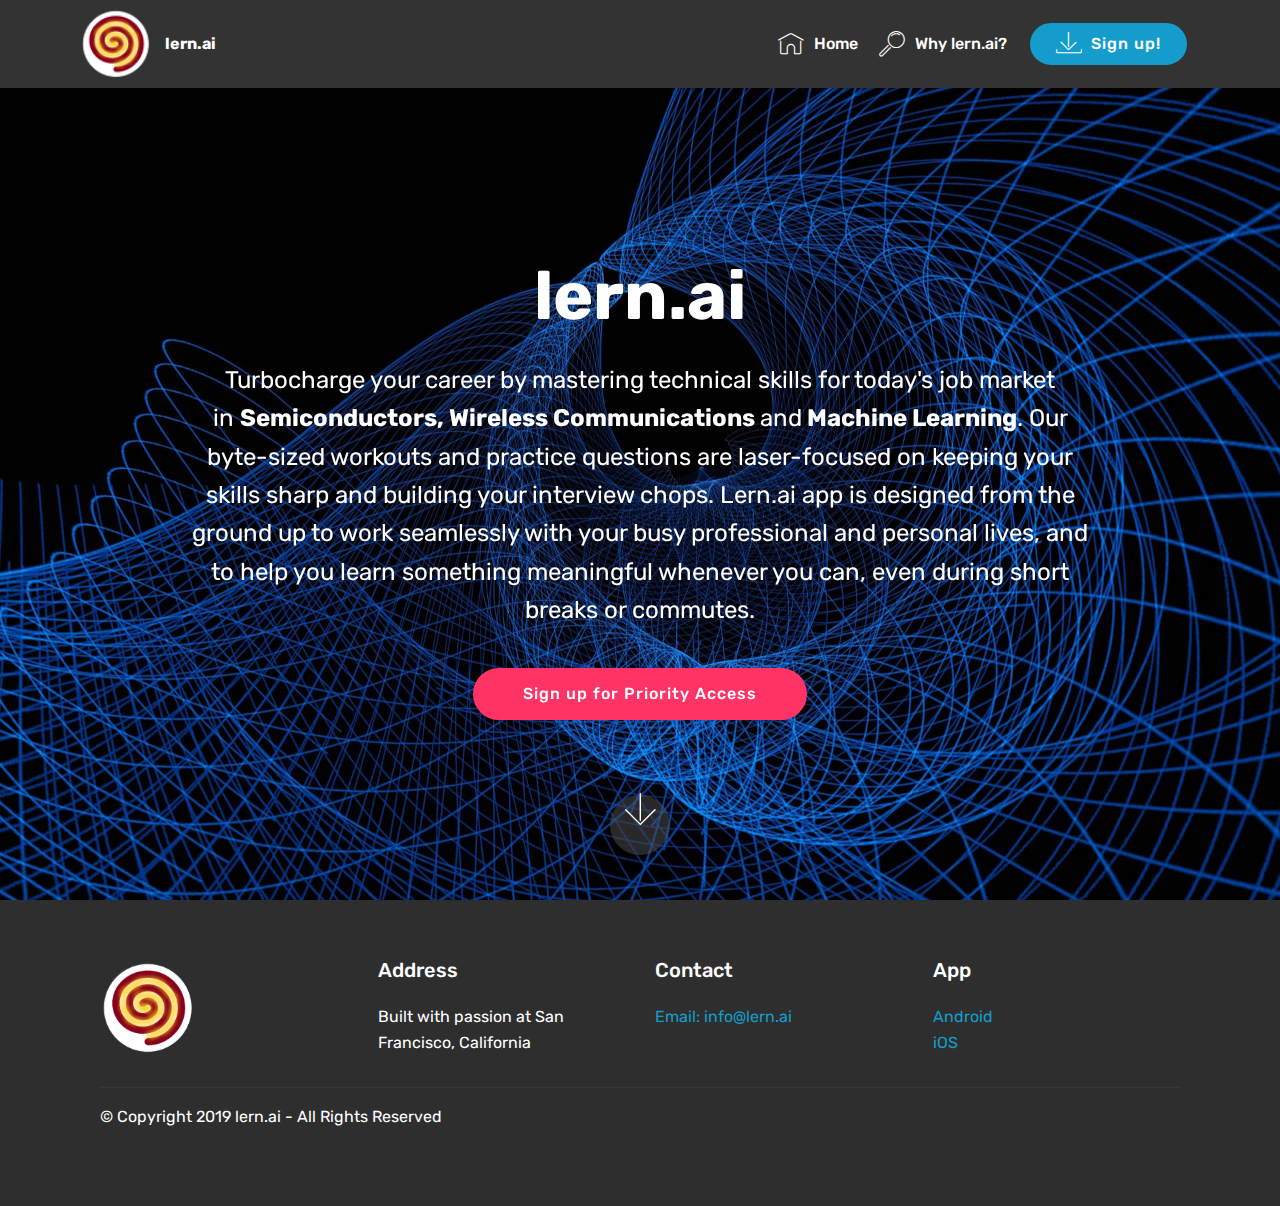
==== commit fd8aba8b: "create github pages" ====
--- a/index.html
+++ b/index.html
@@ -41,7 +41,7 @@
             <div class="navbar-brand">
                 <span class="navbar-logo">
                     <a href="index.html">
-                         <img src="assets/images/lern.ai.2-66x66.png" alt="lern.ai" title="lern.ai" style="height: 3.8rem;">
+                         <img src="assets/images/lern.ai.2-66x66.png" alt="lern.ai" title="lern.ai" style="height: 4.5rem;">
                     </a>
                 </span>
                 <span class="navbar-caption-wrap"><a class="navbar-caption text-white display-4" href="index.html">lern.ai</a></span>
@@ -64,7 +64,7 @@
     </nav>
 </section>
 
-<section class="engine"><a href="https://mobirise.info/t">amp templates</a></section><section class="cid-qTkA127IK8 mbr-fullscreen mbr-parallax-background" id="header2-1">
+<section class="engine"><a href="https://mobirise.info/i">free website creation software</a></section><section class="cid-qTkA127IK8 mbr-fullscreen mbr-parallax-background" id="header2-1">
 
     
 
--- a/assets/mobirise/css/mbr-additional.css
+++ b/assets/mobirise/css/mbr-additional.css
@@ -2344,43 +2344,43 @@
   -webkit-flex-direction: row-reverse;
   flex-direction: row-reverse;
 }
-.cid-rCinG95fRu {
+.cid-rCiNFUU3Nj {
   padding-top: 60px;
   padding-bottom: 60px;
   background-color: #2e2e2e;
 }
 @media (max-width: 767px) {
-  .cid-rCinG95fRu .content {
+  .cid-rCiNFUU3Nj .content {
     text-align: center;
   }
-  .cid-rCinG95fRu .content > div:not(:last-child) {
+  .cid-rCiNFUU3Nj .content > div:not(:last-child) {
     margin-bottom: 2rem;
   }
 }
 @media (max-width: 767px) {
-  .cid-rCinG95fRu .media-wrap {
+  .cid-rCiNFUU3Nj .media-wrap {
     margin-bottom: 1rem;
   }
 }
-.cid-rCinG95fRu .media-wrap .mbr-iconfont-logo {
+.cid-rCiNFUU3Nj .media-wrap .mbr-iconfont-logo {
   font-size: 7.5rem;
   color: #f36;
 }
-.cid-rCinG95fRu .media-wrap img {
+.cid-rCiNFUU3Nj .media-wrap img {
   height: 6rem;
 }
 @media (max-width: 767px) {
-  .cid-rCinG95fRu .footer-lower .copyright {
+  .cid-rCiNFUU3Nj .footer-lower .copyright {
     margin-bottom: 1rem;
     text-align: center;
   }
 }
-.cid-rCinG95fRu .footer-lower hr {
+.cid-rCiNFUU3Nj .footer-lower hr {
   margin: 1rem 0;
   border-color: #fff;
   opacity: .05;
 }
-.cid-rCinG95fRu .footer-lower .social-list {
+.cid-rCiNFUU3Nj .footer-lower .social-list {
   padding-left: 0;
   margin-bottom: 0;
   list-style: none;
@@ -2389,24 +2389,24 @@
   justify-content: flex-end;
   -webkit-justify-content: flex-end;
 }
-.cid-rCinG95fRu .footer-lower .social-list .mbr-iconfont-social {
+.cid-rCiNFUU3Nj .footer-lower .social-list .mbr-iconfont-social {
   font-size: 1.3rem;
   color: #fff;
 }
-.cid-rCinG95fRu .footer-lower .social-list .soc-item {
+.cid-rCiNFUU3Nj .footer-lower .social-list .soc-item {
   margin: 0 .5rem;
 }
-.cid-rCinG95fRu .footer-lower .social-list a {
+.cid-rCiNFUU3Nj .footer-lower .social-list a {
   margin: 0;
   opacity: .5;
   -webkit-transition: .2s linear;
   transition: .2s linear;
 }
-.cid-rCinG95fRu .footer-lower .social-list a:hover {
+.cid-rCiNFUU3Nj .footer-lower .social-list a:hover {
   opacity: 1;
 }
 @media (max-width: 767px) {
-  .cid-rCinG95fRu .footer-lower .social-list {
+  .cid-rCiNFUU3Nj .footer-lower .social-list {
     justify-content: center;
     -webkit-justify-content: center;
   }
@@ -2813,43 +2813,43 @@
 .cid-qTkzRZLJNu .dropdown-item:hover {
   color: #c1c1c1 !important;
 }
-.cid-rCiokzsb68 {
+.cid-rCiNJhjF5T {
   padding-top: 60px;
   padding-bottom: 60px;
   background-color: #2e2e2e;
 }
 @media (max-width: 767px) {
-  .cid-rCiokzsb68 .content {
+  .cid-rCiNJhjF5T .content {
     text-align: center;
   }
-  .cid-rCiokzsb68 .content > div:not(:last-child) {
+  .cid-rCiNJhjF5T .content > div:not(:last-child) {
     margin-bottom: 2rem;
   }
 }
 @media (max-width: 767px) {
-  .cid-rCiokzsb68 .media-wrap {
+  .cid-rCiNJhjF5T .media-wrap {
     margin-bottom: 1rem;
   }
 }
-.cid-rCiokzsb68 .media-wrap .mbr-iconfont-logo {
+.cid-rCiNJhjF5T .media-wrap .mbr-iconfont-logo {
   font-size: 7.5rem;
   color: #f36;
 }
-.cid-rCiokzsb68 .media-wrap img {
+.cid-rCiNJhjF5T .media-wrap img {
   height: 6rem;
 }
 @media (max-width: 767px) {
-  .cid-rCiokzsb68 .footer-lower .copyright {
+  .cid-rCiNJhjF5T .footer-lower .copyright {
     margin-bottom: 1rem;
     text-align: center;
   }
 }
-.cid-rCiokzsb68 .footer-lower hr {
+.cid-rCiNJhjF5T .footer-lower hr {
   margin: 1rem 0;
   border-color: #fff;
   opacity: .05;
 }
-.cid-rCiokzsb68 .footer-lower .social-list {
+.cid-rCiNJhjF5T .footer-lower .social-list {
   padding-left: 0;
   margin-bottom: 0;
   list-style: none;
@@ -2858,24 +2858,24 @@
   justify-content: flex-end;
   -webkit-justify-content: flex-end;
 }
-.cid-rCiokzsb68 .footer-lower .social-list .mbr-iconfont-social {
+.cid-rCiNJhjF5T .footer-lower .social-list .mbr-iconfont-social {
   font-size: 1.3rem;
   color: #fff;
 }
-.cid-rCiokzsb68 .footer-lower .social-list .soc-item {
+.cid-rCiNJhjF5T .footer-lower .social-list .soc-item {
   margin: 0 .5rem;
 }
-.cid-rCiokzsb68 .footer-lower .social-list a {
+.cid-rCiNJhjF5T .footer-lower .social-list a {
   margin: 0;
   opacity: .5;
   -webkit-transition: .2s linear;
   transition: .2s linear;
 }
-.cid-rCiokzsb68 .footer-lower .social-list a:hover {
+.cid-rCiNJhjF5T .footer-lower .social-list a:hover {
   opacity: 1;
 }
 @media (max-width: 767px) {
-  .cid-rCiokzsb68 .footer-lower .social-list {
+  .cid-rCiNJhjF5T .footer-lower .social-list {
     justify-content: center;
     -webkit-justify-content: center;
   }
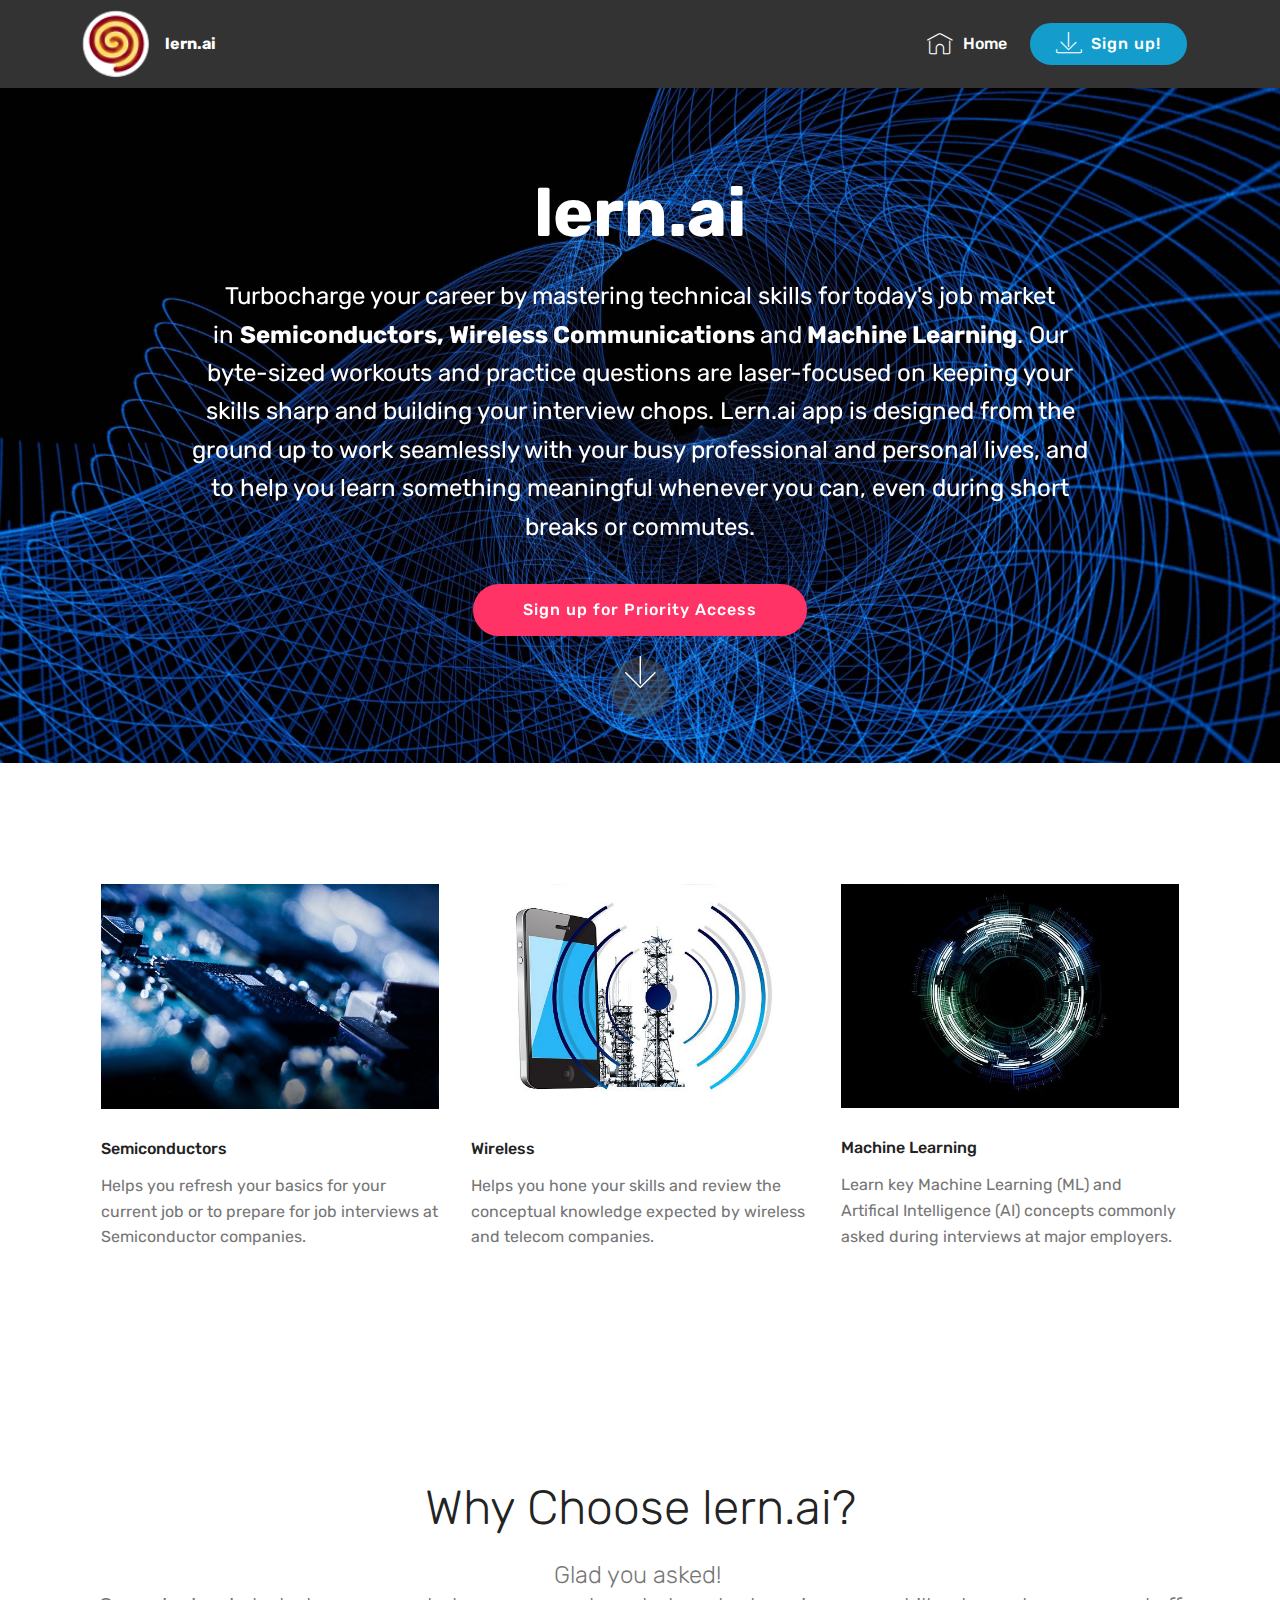
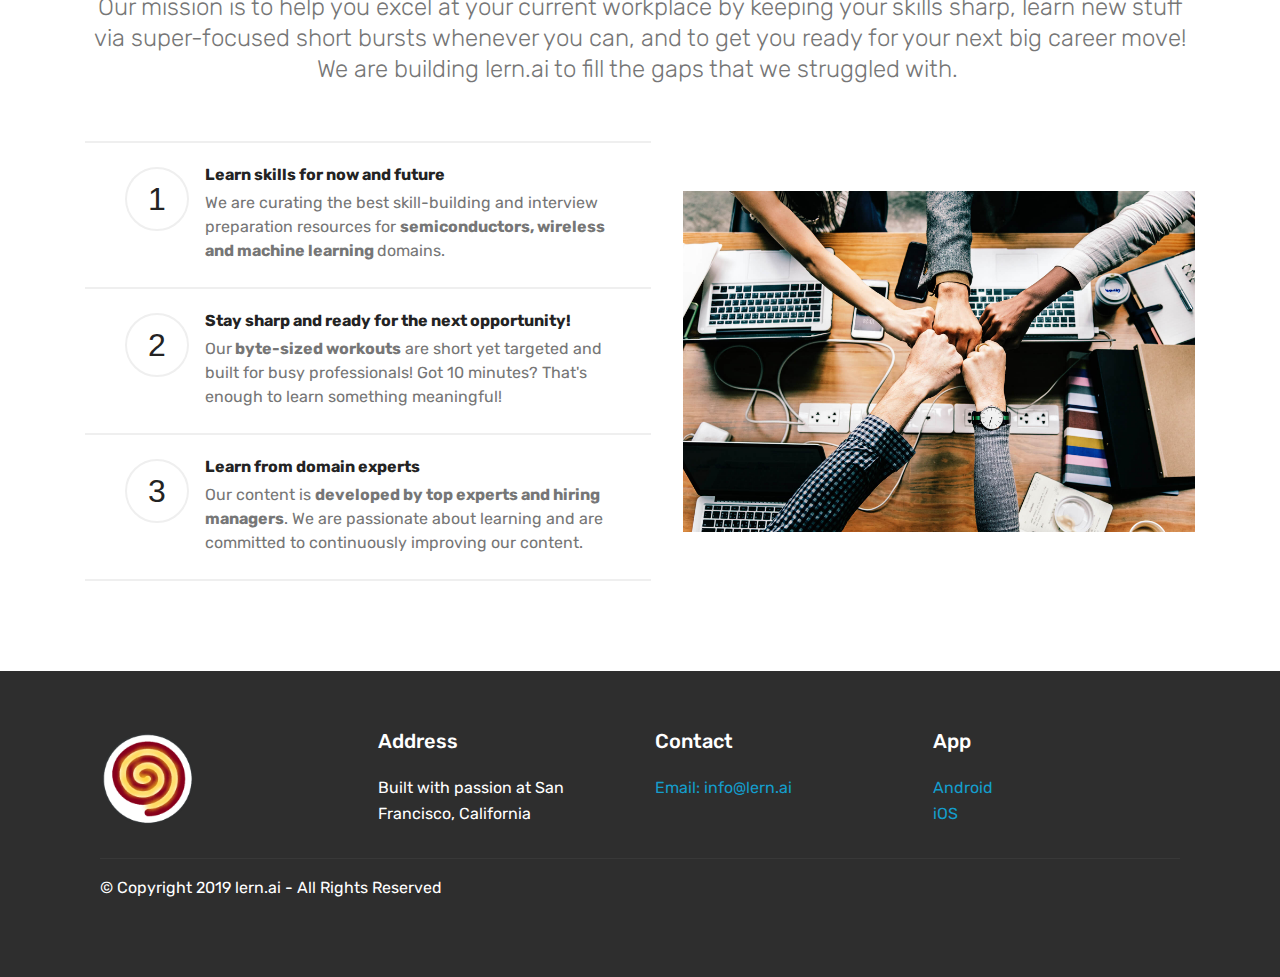
==== commit d66faaf4: "create github pages" ====
--- a/index.html
+++ b/index.html
@@ -51,11 +51,6 @@
             <ul class="navbar-nav nav-dropdown" data-app-modern-menu="true"><li class="nav-item">
                     <a class="nav-link link text-white display-4" href="index.html">
                         <span class="mbri-home mbr-iconfont mbr-iconfont-btn"></span>Home</a>
-                </li>
-                <li class="nav-item">
-                    <a class="nav-link link text-white display-4" href="about.html#features2-j">
-                        <span class="mbri-search mbr-iconfont mbr-iconfont-btn"></span>
-                        Why lern.ai?</a>
                 </li></ul>
             <div class="navbar-buttons mbr-section-btn"><a class="btn btn-sm btn-primary display-4" href="signup.html#form1-k">
                     <span class="mbri-save mbr-iconfont mbr-iconfont-btn "></span>Sign up!
@@ -64,7 +59,7 @@
     </nav>
 </section>
 
-<section class="engine"><a href="https://mobirise.info/i">free website creation software</a></section><section class="cid-qTkA127IK8 mbr-fullscreen mbr-parallax-background" id="header2-1">
+<section class="engine"><a href="https://mobirise.info/f">simple web builder</a></section><section class="cid-qTkA127IK8 mbr-parallax-background" id="header2-1">
 
     
 
@@ -89,6 +84,123 @@
     </div>
 </section>
 
+<section class="features2 cid-rCiU9l6agM" id="features2-v">
+
+    
+
+    
+    
+    <div class="container">
+        <div class="media-container-row">
+            <div class="card p-3 col-12 col-md-6 col-lg-4">
+                <div class="card-wrapper">
+                    <div class="card-img">
+                        <img src="assets/images/sc-600x400.jpg" alt="Mobirise" title="">
+                    </div>
+                    <div class="card-box">
+                        <h4 class="card-title pb-3 mbr-fonts-style display-7">
+                            Semiconductors</h4>
+                        <p class="mbr-text mbr-fonts-style display-7">Helps you refresh your basics for your current job or to prepare for job interviews at Semiconductor companies.</p>
+                    </div>
+                </div>
+            </div>
+
+            <div class="card p-3 col-12 col-md-6 col-lg-4">
+                <div class="card-wrapper">
+                    <div class="card-img">
+                        <img src="assets/images/wireless-600x400.jpg" alt="Mobirise" title="">
+                    </div>
+                    <div class="card-box ">
+                        <h4 class="card-title pb-3 mbr-fonts-style display-7">
+                            Wireless</h4>
+                        <p class="mbr-text mbr-fonts-style display-7">Helps you hone your skills and review the conceptual knowledge expected by wireless and telecom companies.&nbsp;</p>
+                    </div>
+                </div>
+            </div>
+
+            <div class="card p-3 col-12 col-md-6 col-lg-4">
+                <div class="card-wrapper">
+                    <div class="card-img">
+                        <img src="assets/images/ml-600x399.jpg" alt="Mobirise" title="">
+                    </div>
+                    <div class="card-box">
+                        <h4 class="card-title pb-3 mbr-fonts-style display-7">
+                            Machine Learning</h4>
+                        <p class="mbr-text mbr-fonts-style display-7">Learn key Machine Learning (ML) and Artifical Intelligence (AI) concepts commonly asked during interviews at major employers.</p>
+                    </div>
+                </div>
+            </div>
+
+            
+        </div>
+    </div>
+</section>
+
+<section class="counters4 counters cid-rCiUaCZsBC" id="counters4-w">
+
+    
+
+    
+
+    <div class="container pt-4 mt-2">
+        <h2 class="mbr-section-title pb-3 align-center mbr-fonts-style display-2">Why Choose lern.ai?</h2>
+        <h3 class="mbr-section-subtitle pb-5 align-center mbr-fonts-style display-5">Glad you asked!&nbsp;<br>Our mission is to help you excel at your current workplace by keeping your skills sharp, learn new stuff via super-focused short bursts whenever you can, and to get you ready for your next big career move! <br>We are building lern.ai to fill the gaps that we struggled with.&nbsp;</h3>
+        <div class="media-container-row">
+            <div class="media-block m-auto" style="width: 49%;">
+                <div class="mbr-figure">
+                    <img src="assets/images/background6.jpg">
+                </div>
+            </div>
+            <div class="cards-block">
+                <div class="cards-container">
+                    <div class="card px-3 align-left col-12">
+                        <div class="panel-item p-4 d-flex align-items-start">
+                            <div class="card-img pr-3">
+                                <h3 class="img-text d-flex align-items-center justify-content-center">
+                                    1
+                                </h3>
+                            </div>
+                            <div class="card-text">
+                                <h4 class="mbr-content-title mbr-bold mbr-fonts-style display-7">Learn skills for now and future</h4>
+                                <p class="mbr-content-text mbr-fonts-style display-7">
+                                    We are curating the best skill-building and interview preparation resources for <strong>semiconductors, wireless and machine learning </strong>domains.</p>
+                            </div>
+                        </div>
+                    </div>
+                    <div class="card px-3 align-left col-12">
+                        <div class="panel-item p-4 d-flex align-items-start">
+                            <div class="card-img pr-3">
+                                <h3 class="img-text d-flex align-items-center justify-content-center">
+                                    2
+                                </h3>
+                            </div>
+                            <div class="card-text">
+                                <h4 class="mbr-content-title mbr-bold mbr-fonts-style display-7">Stay sharp and ready for the next opportunity!</h4>
+                                <p class="mbr-content-text mbr-fonts-style display-7">
+                                    Our<strong> byte-sized workouts</strong> are short yet targeted and built for busy professionals! Got 10 minutes? That's enough to learn something meaningful!</p>
+                            </div>
+                        </div>
+                    </div>
+                    <div class="card px-3 align-left col-12">
+                        <div class="panel-item p-4 d-flex align-items-start">
+                            <div class="card-img pr-3">
+                                <h3 class="img-text d-flex align-items-center justify-content-center">
+                                    3
+                                </h3>
+                            </div>
+                            <div class="card-text">
+                                <h4 class="mbr-content-title mbr-bold mbr-fonts-style display-7">Learn from domain experts</h4>
+                                <p class="mbr-content-text mbr-fonts-style display-7">Our content is <strong>developed by top experts and hiring managers</strong>. We are passionate about learning and are committed to continuously improving our content.</p>
+                            </div>
+                        </div>
+                    </div>
+                    
+                </div>
+            </div>
+        </div>
+    </div>
+</section>
+
 <section class="cid-qTkAaeaxX5" id="footer1-2">
 
     
@@ -146,11 +258,12 @@
   <script src="assets/popper/popper.min.js"></script>
   <script src="assets/tether/tether.min.js"></script>
   <script src="assets/bootstrap/js/bootstrap.min.js"></script>
+  <script src="assets/smoothscroll/smooth-scroll.js"></script>
+  <script src="assets/touchswipe/jquery.touch-swipe.min.js"></script>
+  <script src="assets/parallax/jarallax.min.js"></script>
+  <script src="assets/viewportchecker/jquery.viewportchecker.js"></script>
   <script src="assets/dropdown/js/nav-dropdown.js"></script>
   <script src="assets/dropdown/js/navbar-dropdown.js"></script>
-  <script src="assets/touchswipe/jquery.touch-swipe.min.js"></script>
-  <script src="assets/parallax/jarallax.min.js"></script>
-  <script src="assets/smoothscroll/smooth-scroll.js"></script>
   <script src="assets/theme/js/script.js"></script>
   
   
--- a/assets/mobirise/css/mbr-additional.css
+++ b/assets/mobirise/css/mbr-additional.css
@@ -1795,10 +1795,108 @@
   color: #c1c1c1 !important;
 }
 .cid-qTkA127IK8 {
+  padding-top: 90px;
+  padding-bottom: 120px;
   background-image: url("../../../assets/images/mbr-1920x1355.jpg");
 }
 .cid-qTkA127IK8 H1 {
   text-align: center;
+}
+.cid-rCiU9l6agM {
+  padding-top: 105px;
+  padding-bottom: 90px;
+  background-color: #ffffff;
+}
+.cid-rCiU9l6agM h4 {
+  font-weight: 500;
+  margin-bottom: 0;
+  text-align: left;
+}
+.cid-rCiU9l6agM p {
+  color: #767676;
+  text-align: left;
+}
+.cid-rCiU9l6agM .card-box {
+  padding-top: 2rem;
+}
+.cid-rCiU9l6agM .card-wrapper {
+  height: 100%;
+}
+.cid-rCiUaCZsBC {
+  padding-top: 75px;
+  padding-bottom: 90px;
+  background-color: #ffffff;
+}
+.cid-rCiUaCZsBC .mbr-section-subtitle {
+  color: #767676;
+  font-weight: 300;
+}
+.cid-rCiUaCZsBC .mbr-content-text {
+  color: #767676;
+  margin-bottom: 0;
+}
+.cid-rCiUaCZsBC .card {
+  word-wrap: break-word;
+  flex-shrink: 0;
+  -webkit-flex-shrink: 0;
+}
+.cid-rCiUaCZsBC .img-text {
+  width: 64px;
+  height: 64px;
+  font-size: 32px;
+  border: 2px solid #efefef;
+  border-radius: 50%;
+}
+@media (max-width: 991px) {
+  .cid-rCiUaCZsBC .img-text {
+    width: 48px;
+    height: 48px;
+    font-size: 24px;
+  }
+}
+@media (min-width: 992px) {
+  .cid-rCiUaCZsBC .cards-block {
+    border-top: 2px solid #efefef;
+  }
+}
+.cid-rCiUaCZsBC .cards-block .card {
+  border-bottom: 2px solid #efefef;
+  border-radius: 0;
+}
+.cid-rCiUaCZsBC .cards-container {
+  display: flex;
+  -webkit-flex-direction: row;
+  flex-direction: row;
+  -webkit-flex-wrap: wrap;
+  flex-wrap: wrap;
+  -webkit-justify-content: center;
+  justify-content: center;
+  word-break: break-word;
+}
+.cid-rCiUaCZsBC .media-block {
+  flex-shrink: 0;
+  -webkit-flex-shrink: 0;
+}
+@media (min-width: 992px) {
+  .cid-rCiUaCZsBC .media-block {
+    padding-left: 2rem;
+  }
+}
+.cid-rCiUaCZsBC .cards-block {
+  flex-basis: 100%;
+  -webkit-flex-basis: 100%;
+}
+@media (max-width: 991px) {
+  .cid-rCiUaCZsBC .media-block {
+    flex-basis: 100%;
+    -webkit-flex-basis: 100%;
+    padding-left: 0;
+    padding-bottom: 2rem;
+  }
+}
+.cid-rCiUaCZsBC .media-container-row {
+  -webkit-flex-direction: row-reverse;
+  flex-direction: row-reverse;
 }
 .cid-qTkAaeaxX5 {
   padding-top: 60px;
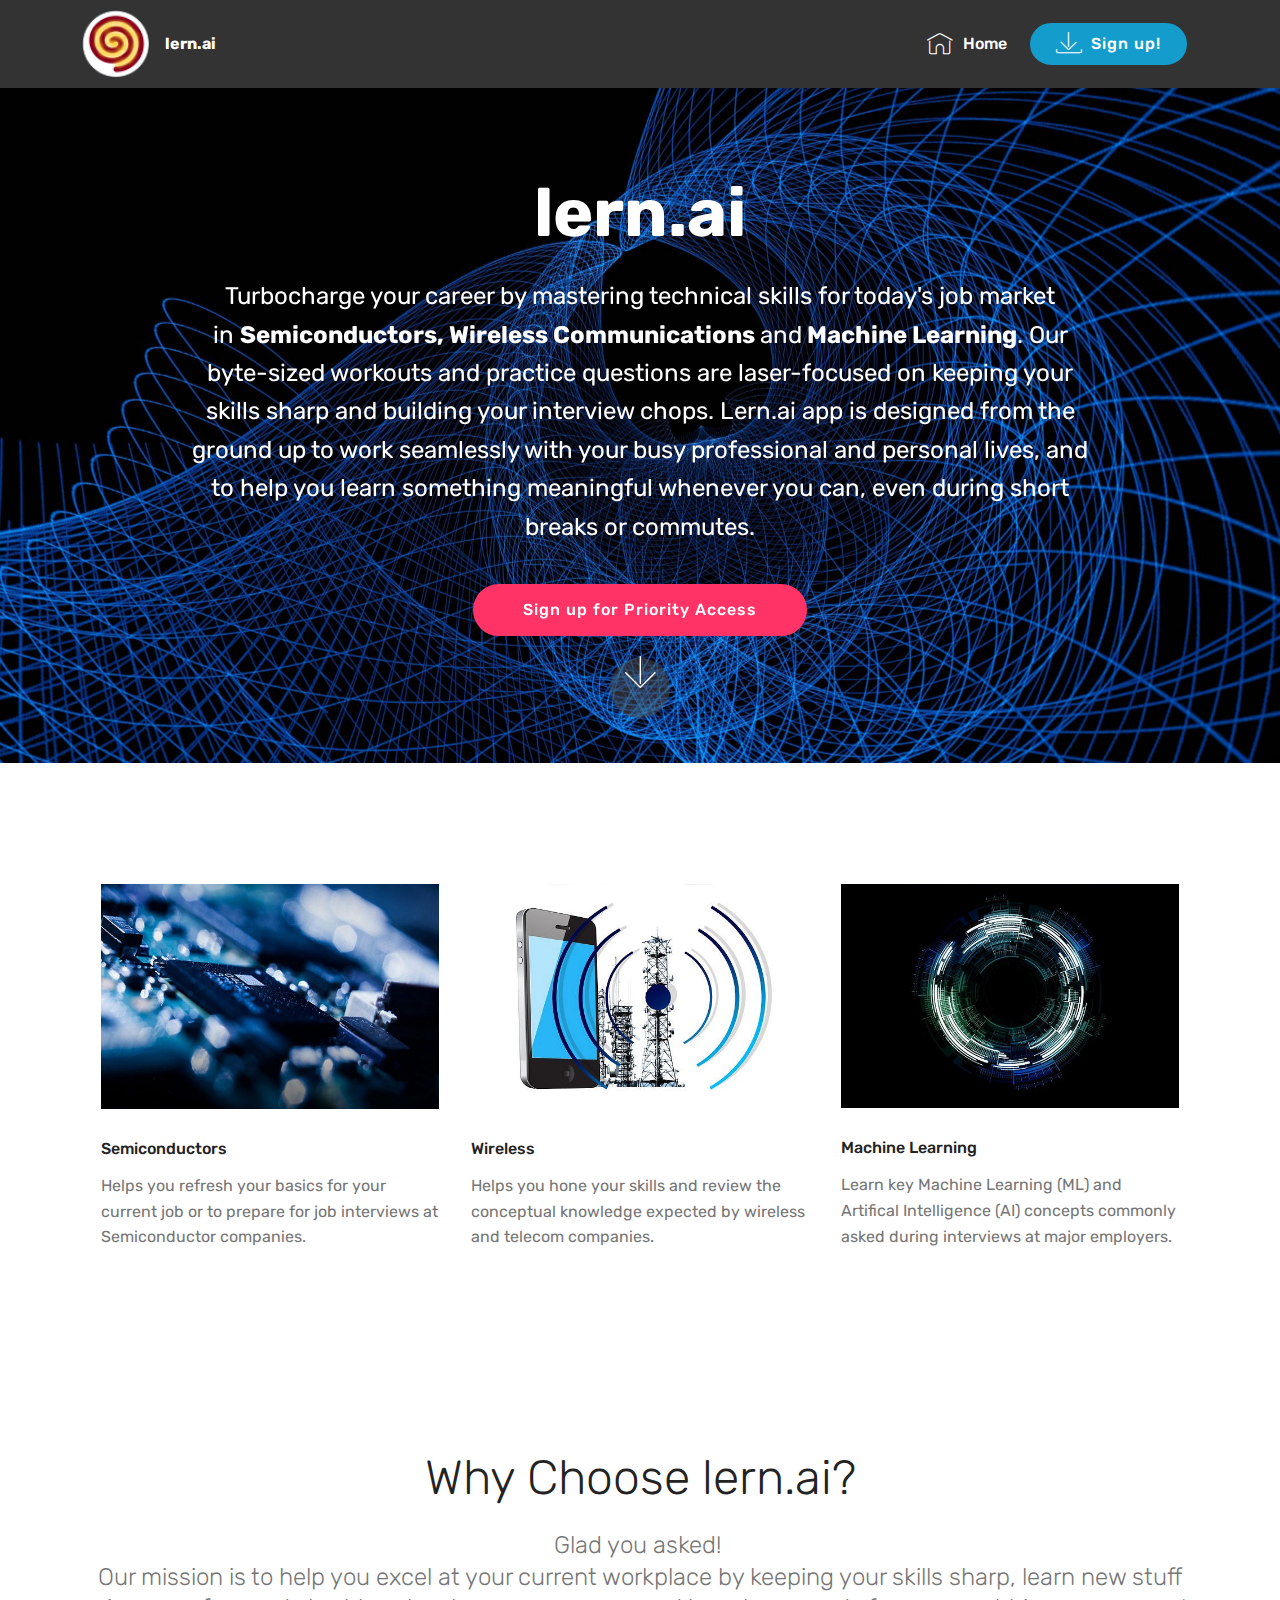
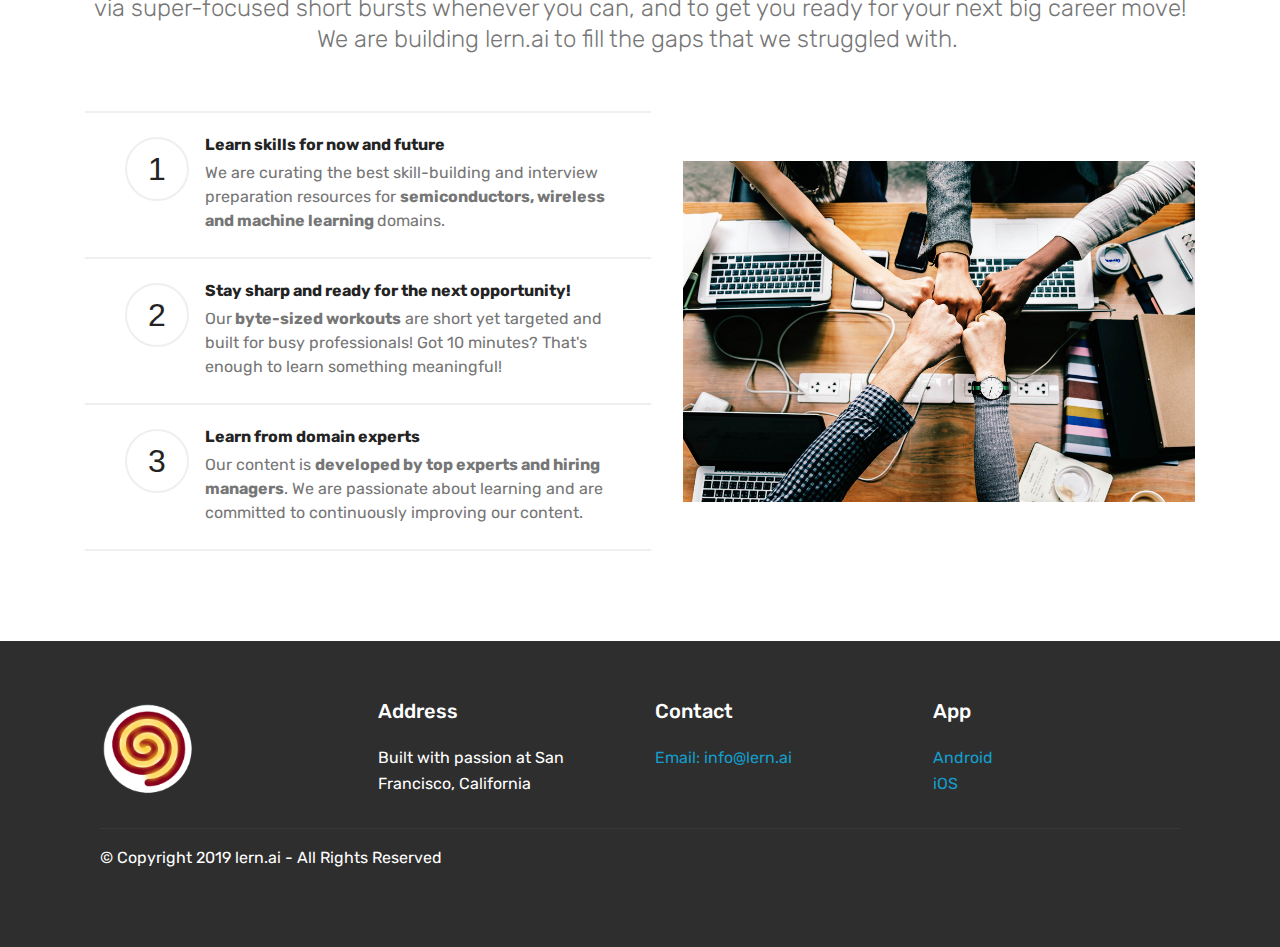
==== commit 0a16c8bd: "create github pages" ====
--- a/index.html
+++ b/index.html
@@ -59,7 +59,7 @@
     </nav>
 </section>
 
-<section class="engine"><a href="https://mobirise.info/f">simple web builder</a></section><section class="cid-qTkA127IK8 mbr-parallax-background" id="header2-1">
+<section class="engine"><a href="https://mobirise.info/x">free css templates</a></section><section class="cid-qTkA127IK8 mbr-parallax-background" id="header2-1">
 
     
 
--- a/assets/mobirise/css/mbr-additional.css
+++ b/assets/mobirise/css/mbr-additional.css
@@ -1823,7 +1823,7 @@
   height: 100%;
 }
 .cid-rCiUaCZsBC {
-  padding-top: 75px;
+  padding-top: 45px;
   padding-bottom: 90px;
   background-color: #ffffff;
 }
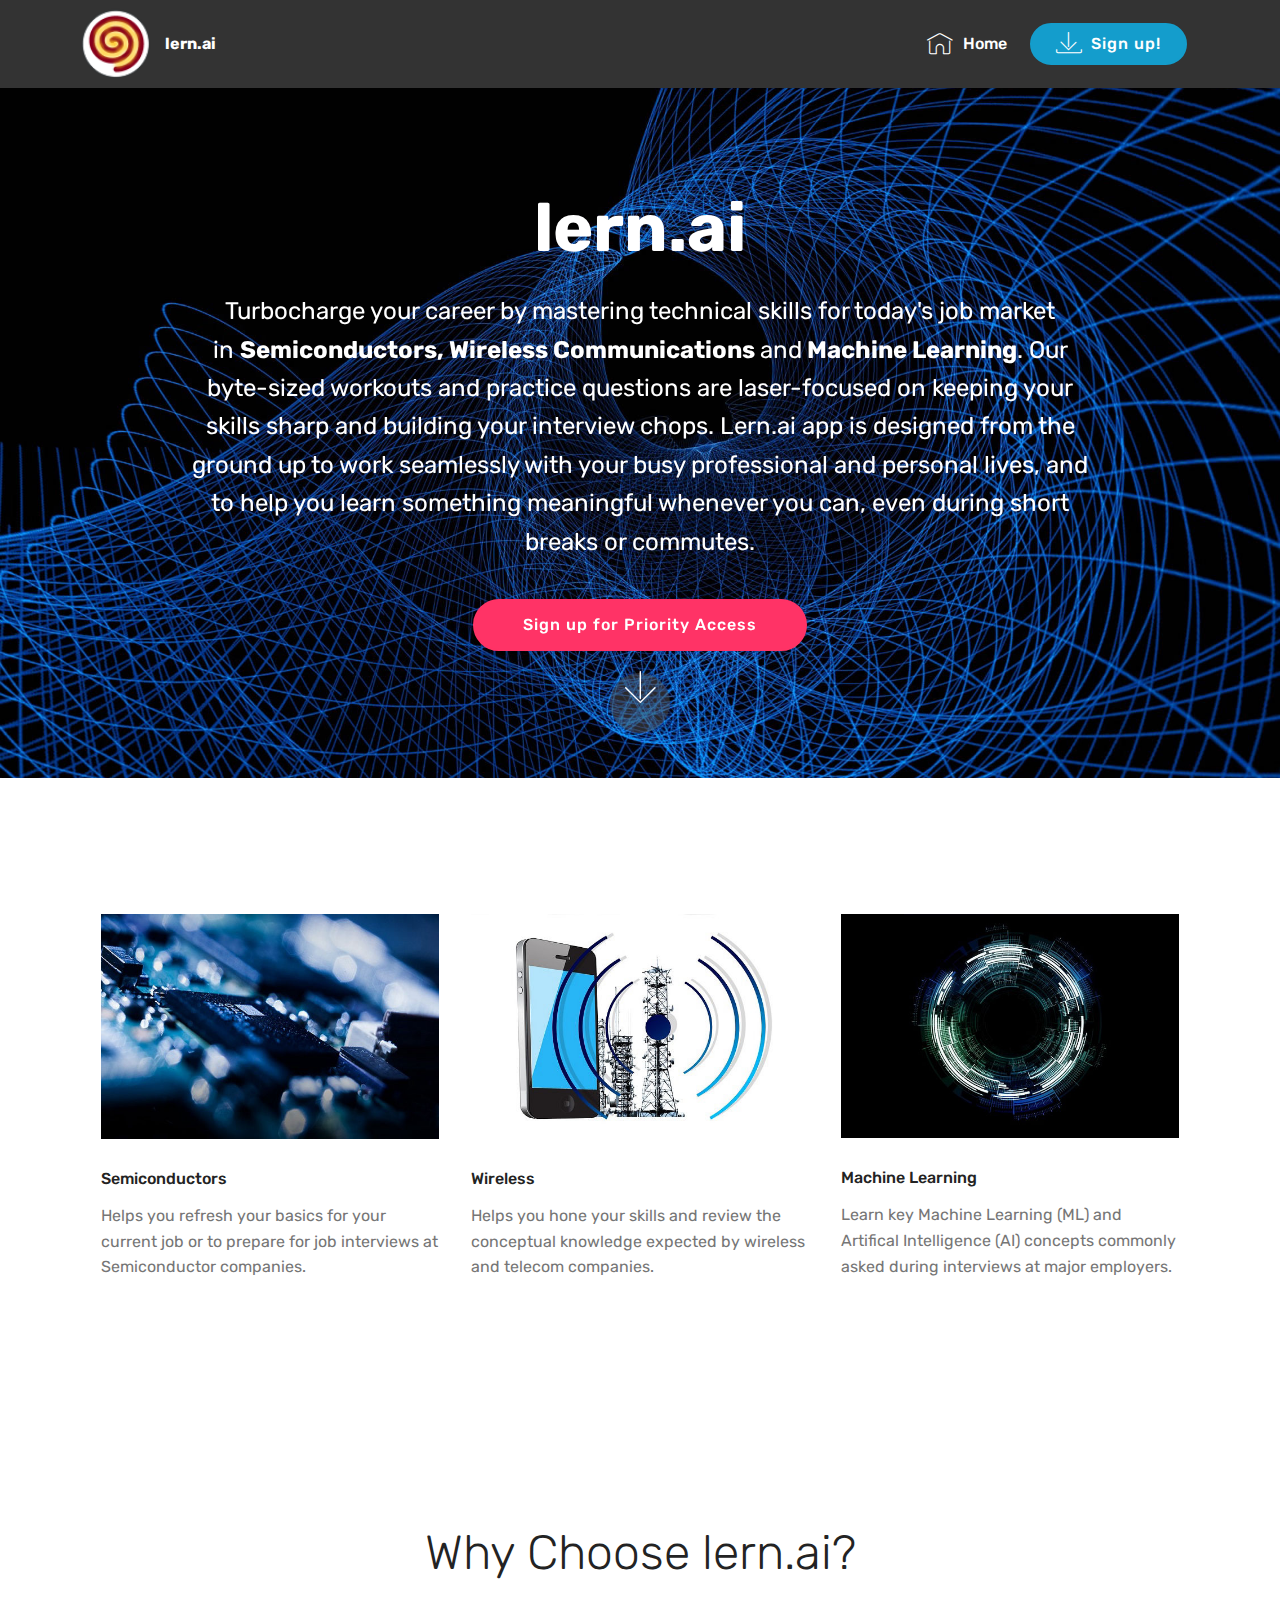
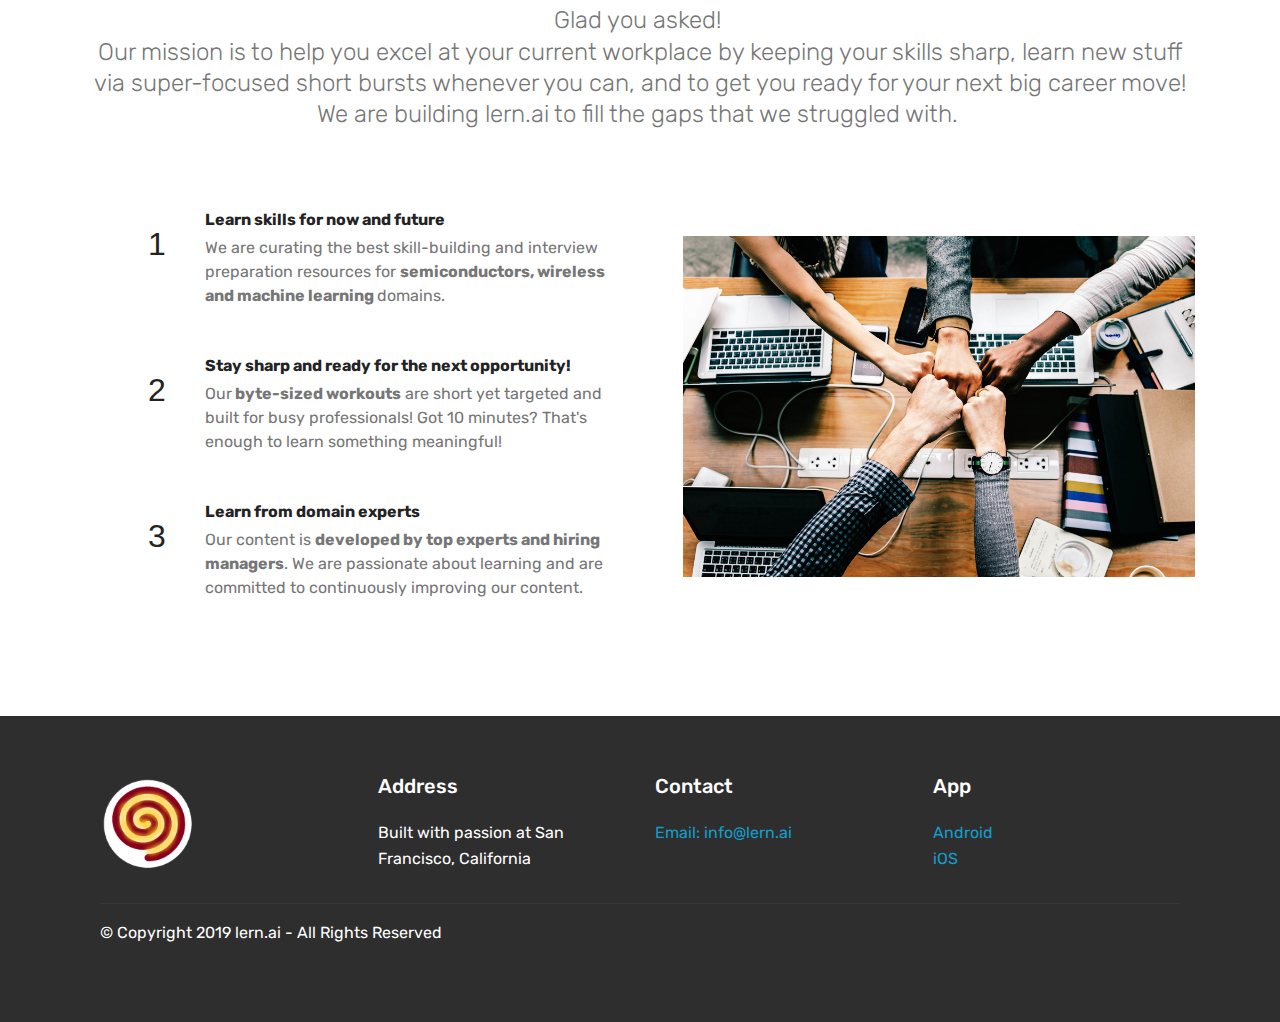
==== commit a47846bf: "create github pages" ====
--- a/index.html
+++ b/index.html
@@ -59,7 +59,7 @@
     </nav>
 </section>
 
-<section class="engine"><a href="https://mobirise.info/x">free css templates</a></section><section class="cid-qTkA127IK8 mbr-parallax-background" id="header2-1">
+<section class="engine"><a href="https://mobirise.info/f">simple web creator</a></section><section class="cid-qTkA127IK8 mbr-parallax-background" id="header2-1">
 
     
 
--- a/assets/mobirise/css/mbr-additional.css
+++ b/assets/mobirise/css/mbr-additional.css
@@ -1795,7 +1795,7 @@
   color: #c1c1c1 !important;
 }
 .cid-qTkA127IK8 {
-  padding-top: 90px;
+  padding-top: 105px;
   padding-bottom: 120px;
   background-image: url("../../../assets/images/mbr-1920x1355.jpg");
 }
@@ -1803,8 +1803,8 @@
   text-align: center;
 }
 .cid-rCiU9l6agM {
-  padding-top: 105px;
-  padding-bottom: 90px;
+  padding-top: 120px;
+  padding-bottom: 105px;
   background-color: #ffffff;
 }
 .cid-rCiU9l6agM h4 {
@@ -1823,7 +1823,7 @@
   height: 100%;
 }
 .cid-rCiUaCZsBC {
-  padding-top: 45px;
+  padding-top: 75px;
   padding-bottom: 90px;
   background-color: #ffffff;
 }
@@ -1844,7 +1844,7 @@
   width: 64px;
   height: 64px;
   font-size: 32px;
-  border: 2px solid #efefef;
+  border: 2px solid #ffffff;
   border-radius: 50%;
 }
 @media (max-width: 991px) {
@@ -1856,11 +1856,11 @@
 }
 @media (min-width: 992px) {
   .cid-rCiUaCZsBC .cards-block {
-    border-top: 2px solid #efefef;
+    border-top: 2px solid #ffffff;
   }
 }
 .cid-rCiUaCZsBC .cards-block .card {
-  border-bottom: 2px solid #efefef;
+  border-bottom: 2px solid #ffffff;
   border-radius: 0;
 }
 .cid-rCiUaCZsBC .cards-container {
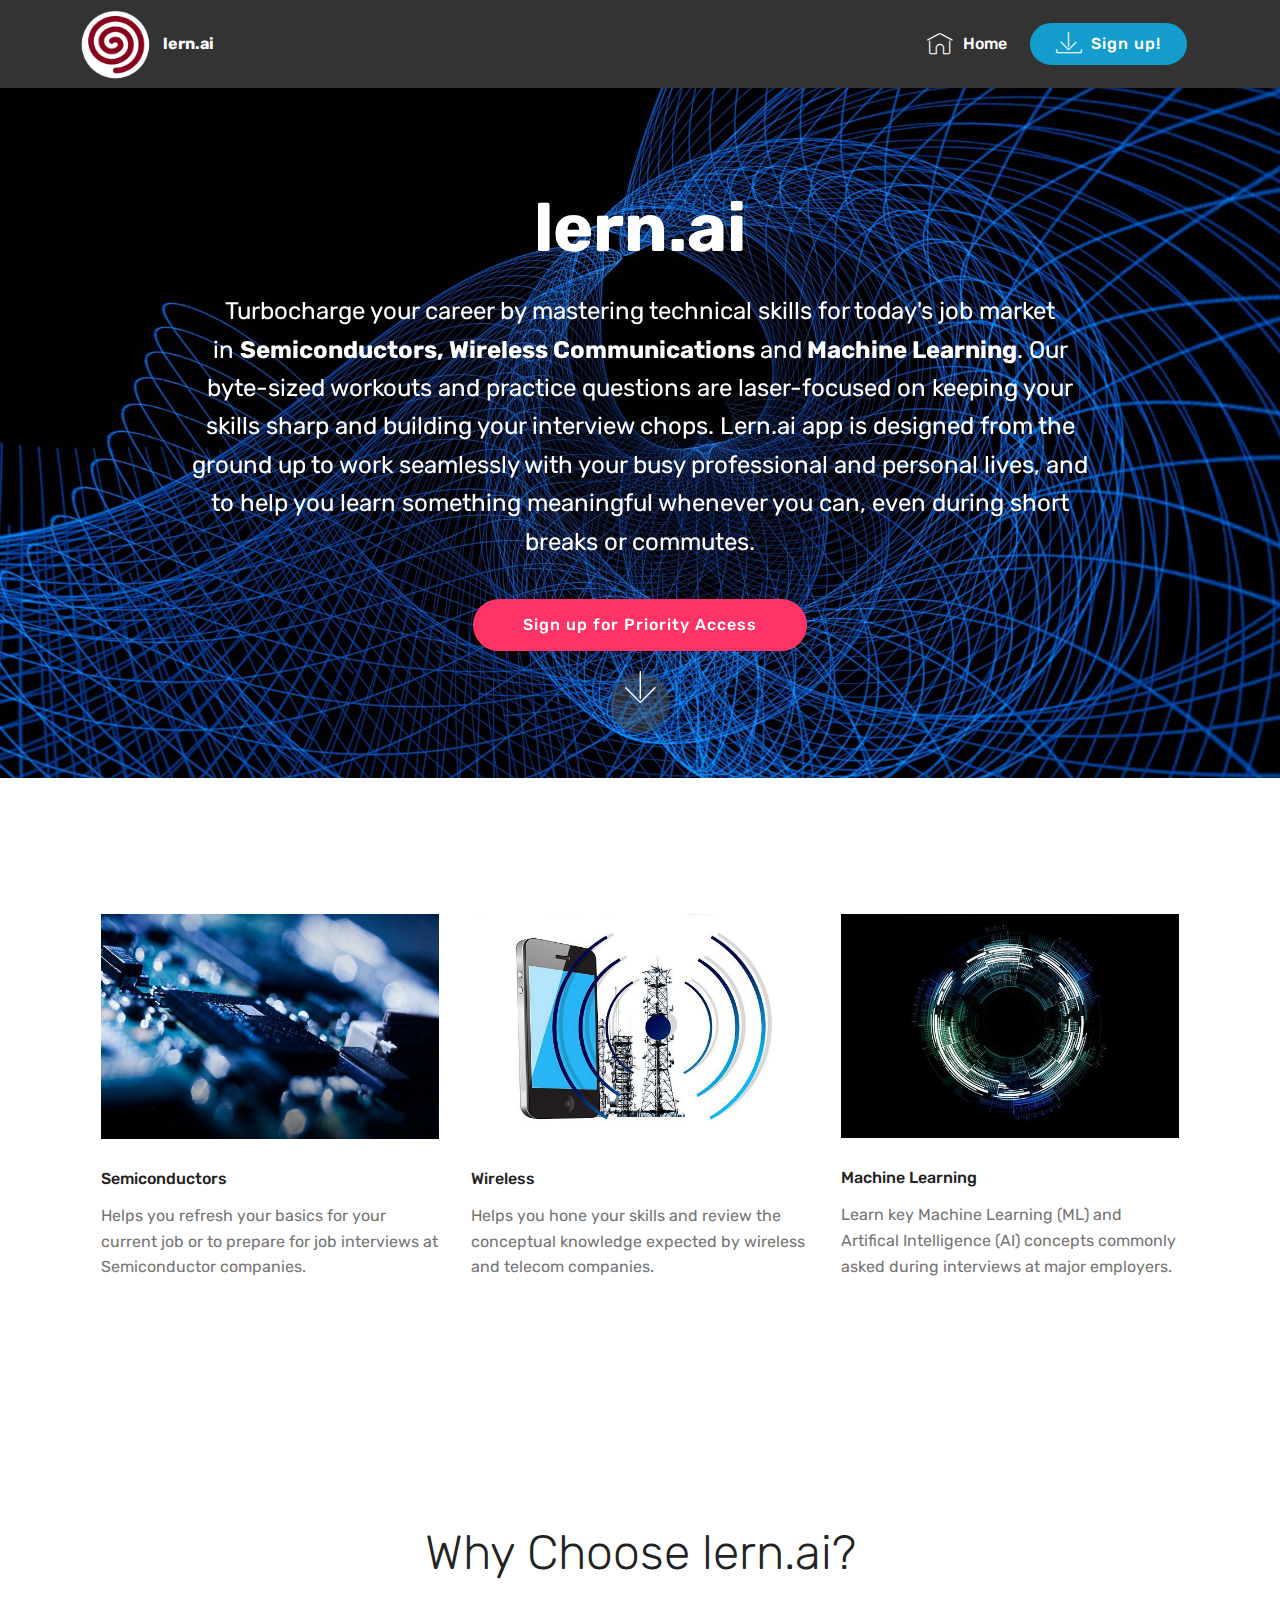
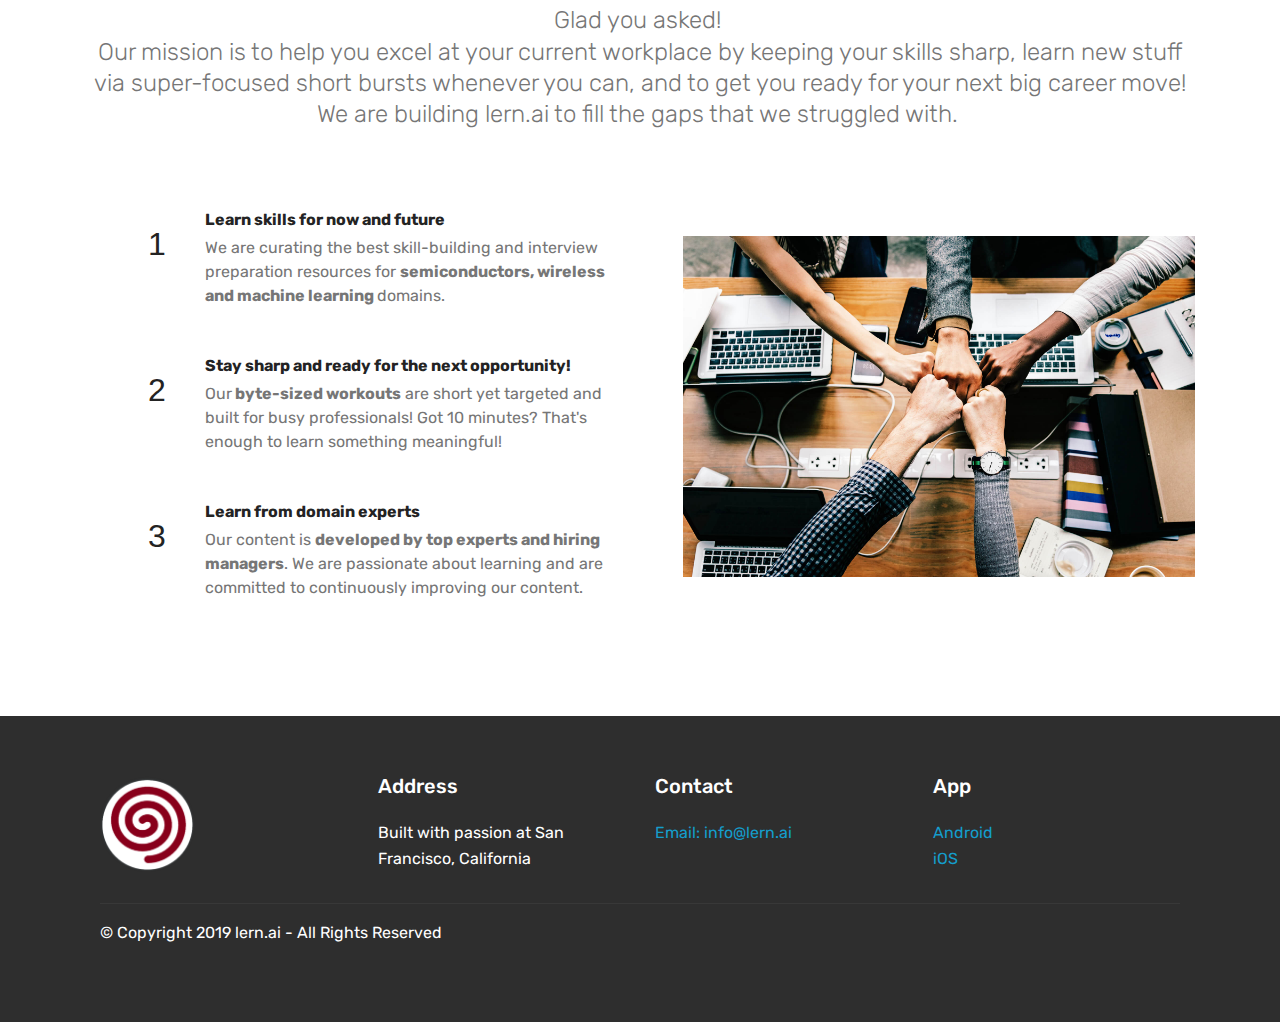
==== commit 88372deb: "create github pages" ====
--- a/index.html
+++ b/index.html
@@ -6,7 +6,7 @@
   <meta http-equiv="X-UA-Compatible" content="IE=edge">
   <meta name="generator" content="Mobirise v4.10.8, mobirise.com">
   <meta name="viewport" content="width=device-width, initial-scale=1, minimum-scale=1">
-  <link rel="shortcut icon" href="assets/images/lern.ai.2-66x66.png" type="image/x-icon">
+  <link rel="shortcut icon" href="assets/images/lern.ai.3-96x98.png" type="image/x-icon">
   <meta name="description" content="Master skills to  turbocharge your career, one workout at a time!">
   
   <title>lern.ai</title>
@@ -41,7 +41,7 @@
             <div class="navbar-brand">
                 <span class="navbar-logo">
                     <a href="index.html">
-                         <img src="assets/images/lern.ai.2-66x66.png" alt="lern.ai" title="lern.ai" style="height: 4.5rem;">
+                         <img src="assets/images/lern.ai.3-96x98.png" alt="lern.ai" title="lern.ai" style="height: 4.5rem;">
                     </a>
                 </span>
                 <span class="navbar-caption-wrap"><a class="navbar-caption text-white display-4" href="index.html">lern.ai</a></span>
@@ -59,7 +59,7 @@
     </nav>
 </section>
 
-<section class="engine"><a href="https://mobirise.info/f">simple web creator</a></section><section class="cid-qTkA127IK8 mbr-parallax-background" id="header2-1">
+<section class="engine"><a href="https://mobirise.info/n">simple web templates</a></section><section class="cid-qTkA127IK8 mbr-parallax-background" id="header2-1">
 
     
 
@@ -212,7 +212,7 @@
             <div class="col-12 col-md-3">
                 <div class="media-wrap">
                     <a href="index.html">
-                        <img src="assets/images/lern.ai.2-134x134.png" alt="" title="">
+                        <img src="assets/images/lern.ai.3-192x195.png" alt="" title="">
                     </a>
                 </div>
             </div>
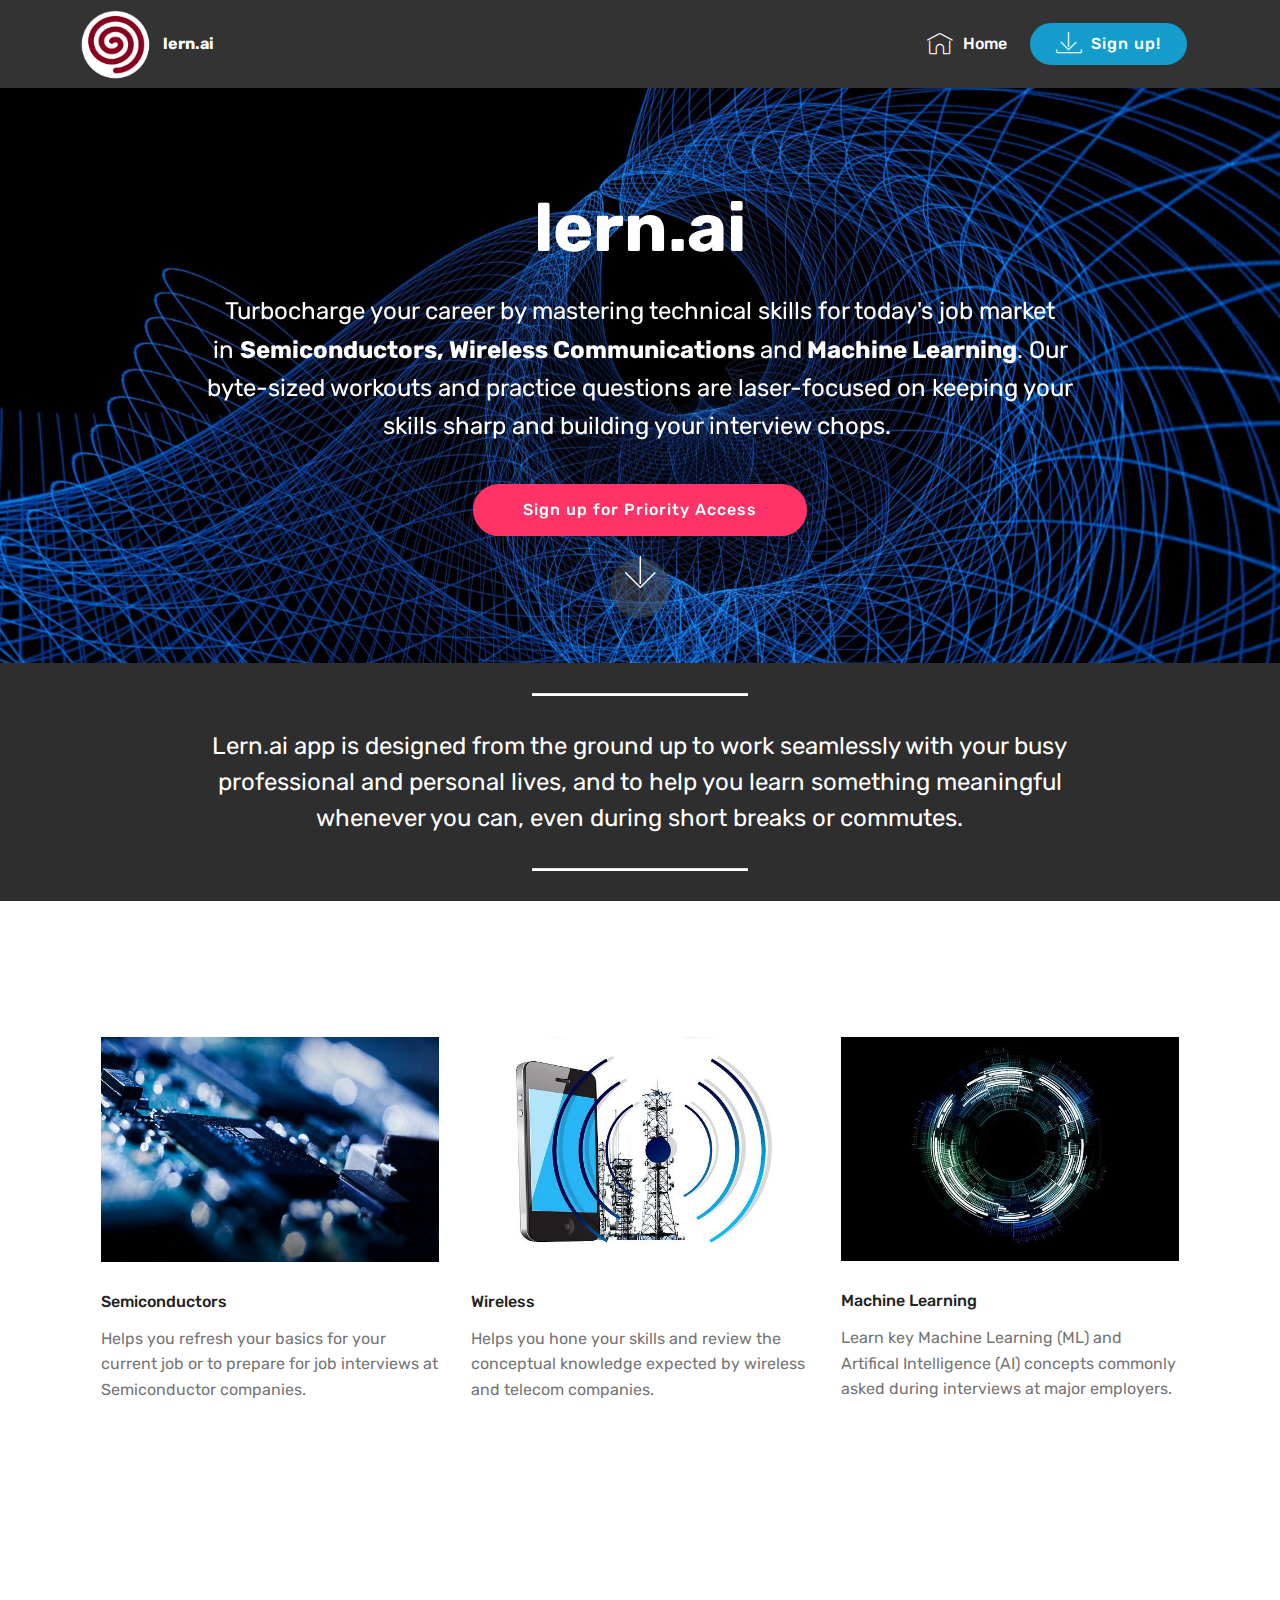
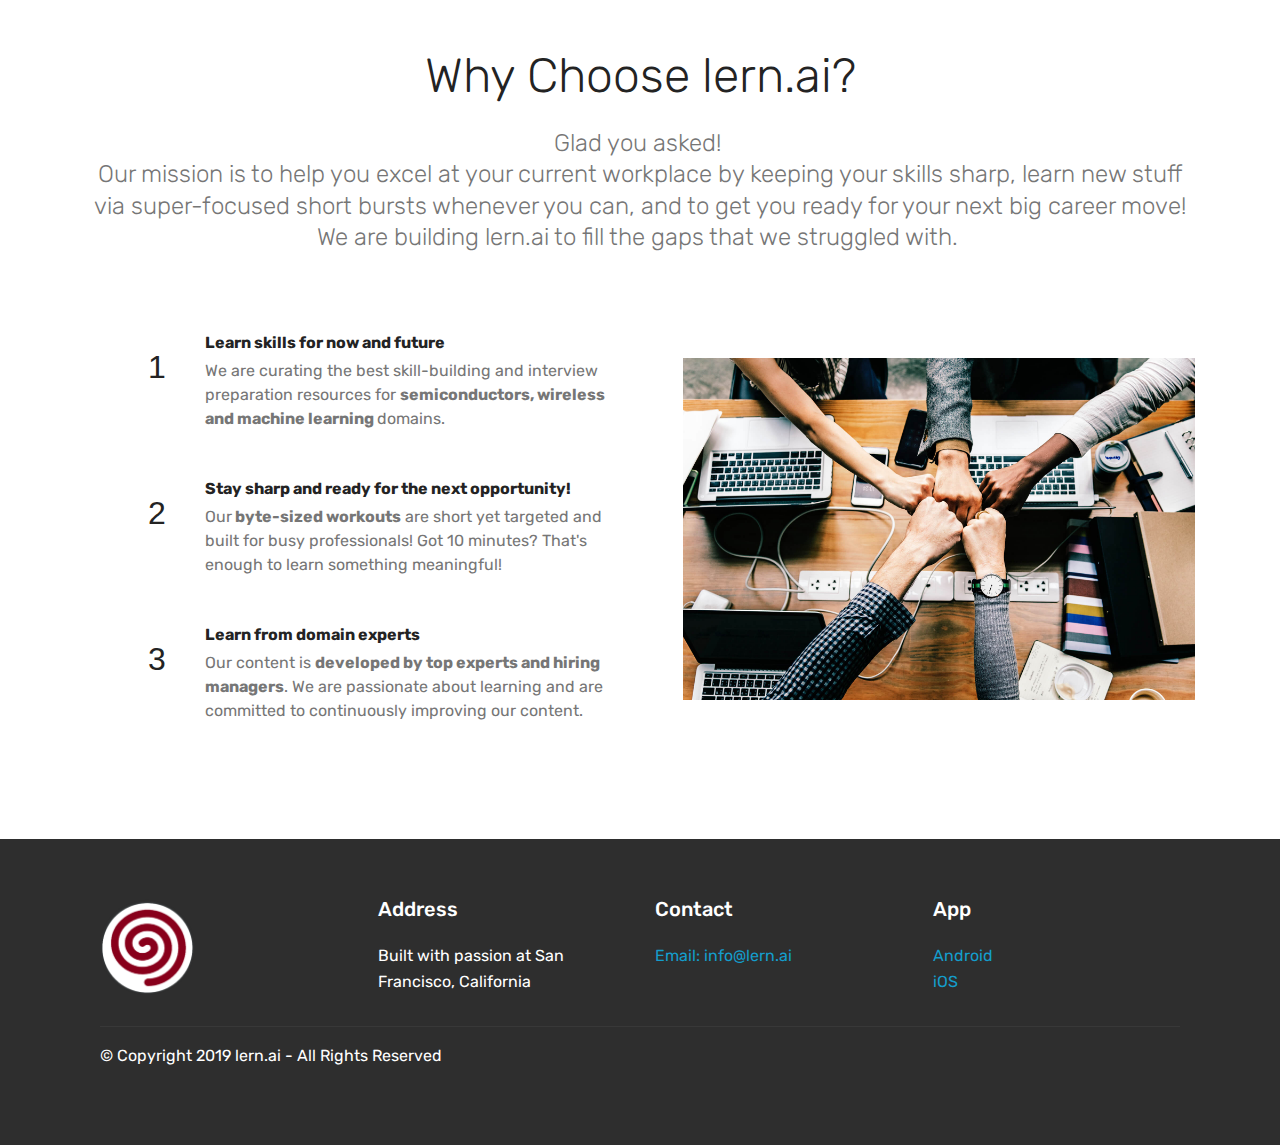
==== commit be47b239: "create github pages" ====
--- a/index.html
+++ b/index.html
@@ -59,7 +59,7 @@
     </nav>
 </section>
 
-<section class="engine"><a href="https://mobirise.info/n">simple web templates</a></section><section class="cid-qTkA127IK8 mbr-parallax-background" id="header2-1">
+<section class="engine"><a href="https://mobirise.info/e">make a website for free</a></section><section class="cid-qTkA127IK8 mbr-parallax-background" id="header2-1">
 
     
 
@@ -72,7 +72,7 @@
                     <br>lern.ai</h1>
                 
                 <p class="mbr-text pb-3 mbr-fonts-style display-5">
-                    Turbocharge your career by mastering technical skills for today's job market in&nbsp;<strong>Semiconductors, Wireless Communications </strong>and<strong> Machine Learning</strong>. Our byte-sized workouts and practice questions are laser-focused on keeping your skills sharp and building your interview chops. Lern.ai app is designed from the ground up to work seamlessly with your busy professional and personal lives, and to help you learn something meaningful whenever you can, even during short breaks or commutes.</p>
+                    Turbocharge your career by mastering technical skills for today's job market in&nbsp;<strong>Semiconductors, Wireless Communications </strong>and<strong> Machine Learning</strong>. Our byte-sized workouts and practice questions are laser-focused on keeping your skills sharp and building your interview chops.&nbsp;</p>
                 <div class="mbr-section-btn"><a class="btn btn-md btn-secondary display-4" href="signup.html#form3-5">Sign up for Priority Access</a></div>
             </div>
         </div>
@@ -81,6 +81,20 @@
         <a href="#next">
             <i class="mbri-down mbr-iconfont"></i>
         </a>
+    </div>
+</section>
+
+<section class="mbr-section article content10 cid-rCXjLkIvOw" id="content10-11">
+    
+     
+
+    <div class="container">
+        <div class="inner-container" style="width: 78%;">
+            <hr class="line" style="width: 25%;">
+            <div class="section-text align-center mbr-white mbr-fonts-style display-5">Lern.ai app is designed from the ground up to work seamlessly with your busy professional and personal lives, and to help you learn something meaningful whenever you can, even during short breaks or commutes.
+                </div>
+            <hr class="line" style="width: 25%;">
+        </div>
     </div>
 </section>
 
--- a/assets/mobirise/css/mbr-additional.css
+++ b/assets/mobirise/css/mbr-additional.css
@@ -1802,6 +1802,29 @@
 .cid-qTkA127IK8 H1 {
   text-align: center;
 }
+.cid-rCXjLkIvOw {
+  padding-top: 30px;
+  padding-bottom: 30px;
+  background-color: #2e2e2e;
+}
+.cid-rCXjLkIvOw .line {
+  background-color: #ffffff;
+  color: #ffffff;
+  align: center;
+  height: 2px;
+  margin: 0 auto;
+}
+.cid-rCXjLkIvOw .section-text {
+  padding: 2rem 0;
+}
+.cid-rCXjLkIvOw .inner-container {
+  margin: 0 auto;
+}
+@media (max-width: 768px) {
+  .cid-rCXjLkIvOw .inner-container {
+    width: 100% !important;
+  }
+}
 .cid-rCiU9l6agM {
   padding-top: 120px;
   padding-bottom: 105px;
@@ -2442,43 +2465,43 @@
   -webkit-flex-direction: row-reverse;
   flex-direction: row-reverse;
 }
-.cid-rCiNFUU3Nj {
+.cid-rCXj9m4Q8K {
   padding-top: 60px;
   padding-bottom: 60px;
   background-color: #2e2e2e;
 }
 @media (max-width: 767px) {
-  .cid-rCiNFUU3Nj .content {
+  .cid-rCXj9m4Q8K .content {
     text-align: center;
   }
-  .cid-rCiNFUU3Nj .content > div:not(:last-child) {
+  .cid-rCXj9m4Q8K .content > div:not(:last-child) {
     margin-bottom: 2rem;
   }
 }
 @media (max-width: 767px) {
-  .cid-rCiNFUU3Nj .media-wrap {
+  .cid-rCXj9m4Q8K .media-wrap {
     margin-bottom: 1rem;
   }
 }
-.cid-rCiNFUU3Nj .media-wrap .mbr-iconfont-logo {
+.cid-rCXj9m4Q8K .media-wrap .mbr-iconfont-logo {
   font-size: 7.5rem;
   color: #f36;
 }
-.cid-rCiNFUU3Nj .media-wrap img {
+.cid-rCXj9m4Q8K .media-wrap img {
   height: 6rem;
 }
 @media (max-width: 767px) {
-  .cid-rCiNFUU3Nj .footer-lower .copyright {
+  .cid-rCXj9m4Q8K .footer-lower .copyright {
     margin-bottom: 1rem;
     text-align: center;
   }
 }
-.cid-rCiNFUU3Nj .footer-lower hr {
+.cid-rCXj9m4Q8K .footer-lower hr {
   margin: 1rem 0;
   border-color: #fff;
   opacity: .05;
 }
-.cid-rCiNFUU3Nj .footer-lower .social-list {
+.cid-rCXj9m4Q8K .footer-lower .social-list {
   padding-left: 0;
   margin-bottom: 0;
   list-style: none;
@@ -2487,24 +2510,24 @@
   justify-content: flex-end;
   -webkit-justify-content: flex-end;
 }
-.cid-rCiNFUU3Nj .footer-lower .social-list .mbr-iconfont-social {
+.cid-rCXj9m4Q8K .footer-lower .social-list .mbr-iconfont-social {
   font-size: 1.3rem;
   color: #fff;
 }
-.cid-rCiNFUU3Nj .footer-lower .social-list .soc-item {
+.cid-rCXj9m4Q8K .footer-lower .social-list .soc-item {
   margin: 0 .5rem;
 }
-.cid-rCiNFUU3Nj .footer-lower .social-list a {
+.cid-rCXj9m4Q8K .footer-lower .social-list a {
   margin: 0;
   opacity: .5;
   -webkit-transition: .2s linear;
   transition: .2s linear;
 }
-.cid-rCiNFUU3Nj .footer-lower .social-list a:hover {
+.cid-rCXj9m4Q8K .footer-lower .social-list a:hover {
   opacity: 1;
 }
 @media (max-width: 767px) {
-  .cid-rCiNFUU3Nj .footer-lower .social-list {
+  .cid-rCXj9m4Q8K .footer-lower .social-list {
     justify-content: center;
     -webkit-justify-content: center;
   }
@@ -2911,43 +2934,43 @@
 .cid-qTkzRZLJNu .dropdown-item:hover {
   color: #c1c1c1 !important;
 }
-.cid-rCiNJhjF5T {
+.cid-rCXjeFuqDc {
   padding-top: 60px;
   padding-bottom: 60px;
   background-color: #2e2e2e;
 }
 @media (max-width: 767px) {
-  .cid-rCiNJhjF5T .content {
+  .cid-rCXjeFuqDc .content {
     text-align: center;
   }
-  .cid-rCiNJhjF5T .content > div:not(:last-child) {
+  .cid-rCXjeFuqDc .content > div:not(:last-child) {
     margin-bottom: 2rem;
   }
 }
 @media (max-width: 767px) {
-  .cid-rCiNJhjF5T .media-wrap {
+  .cid-rCXjeFuqDc .media-wrap {
     margin-bottom: 1rem;
   }
 }
-.cid-rCiNJhjF5T .media-wrap .mbr-iconfont-logo {
+.cid-rCXjeFuqDc .media-wrap .mbr-iconfont-logo {
   font-size: 7.5rem;
   color: #f36;
 }
-.cid-rCiNJhjF5T .media-wrap img {
+.cid-rCXjeFuqDc .media-wrap img {
   height: 6rem;
 }
 @media (max-width: 767px) {
-  .cid-rCiNJhjF5T .footer-lower .copyright {
+  .cid-rCXjeFuqDc .footer-lower .copyright {
     margin-bottom: 1rem;
     text-align: center;
   }
 }
-.cid-rCiNJhjF5T .footer-lower hr {
+.cid-rCXjeFuqDc .footer-lower hr {
   margin: 1rem 0;
   border-color: #fff;
   opacity: .05;
 }
-.cid-rCiNJhjF5T .footer-lower .social-list {
+.cid-rCXjeFuqDc .footer-lower .social-list {
   padding-left: 0;
   margin-bottom: 0;
   list-style: none;
@@ -2956,24 +2979,24 @@
   justify-content: flex-end;
   -webkit-justify-content: flex-end;
 }
-.cid-rCiNJhjF5T .footer-lower .social-list .mbr-iconfont-social {
+.cid-rCXjeFuqDc .footer-lower .social-list .mbr-iconfont-social {
   font-size: 1.3rem;
   color: #fff;
 }
-.cid-rCiNJhjF5T .footer-lower .social-list .soc-item {
+.cid-rCXjeFuqDc .footer-lower .social-list .soc-item {
   margin: 0 .5rem;
 }
-.cid-rCiNJhjF5T .footer-lower .social-list a {
+.cid-rCXjeFuqDc .footer-lower .social-list a {
   margin: 0;
   opacity: .5;
   -webkit-transition: .2s linear;
   transition: .2s linear;
 }
-.cid-rCiNJhjF5T .footer-lower .social-list a:hover {
+.cid-rCXjeFuqDc .footer-lower .social-list a:hover {
   opacity: 1;
 }
 @media (max-width: 767px) {
-  .cid-rCiNJhjF5T .footer-lower .social-list {
+  .cid-rCXjeFuqDc .footer-lower .social-list {
     justify-content: center;
     -webkit-justify-content: center;
   }
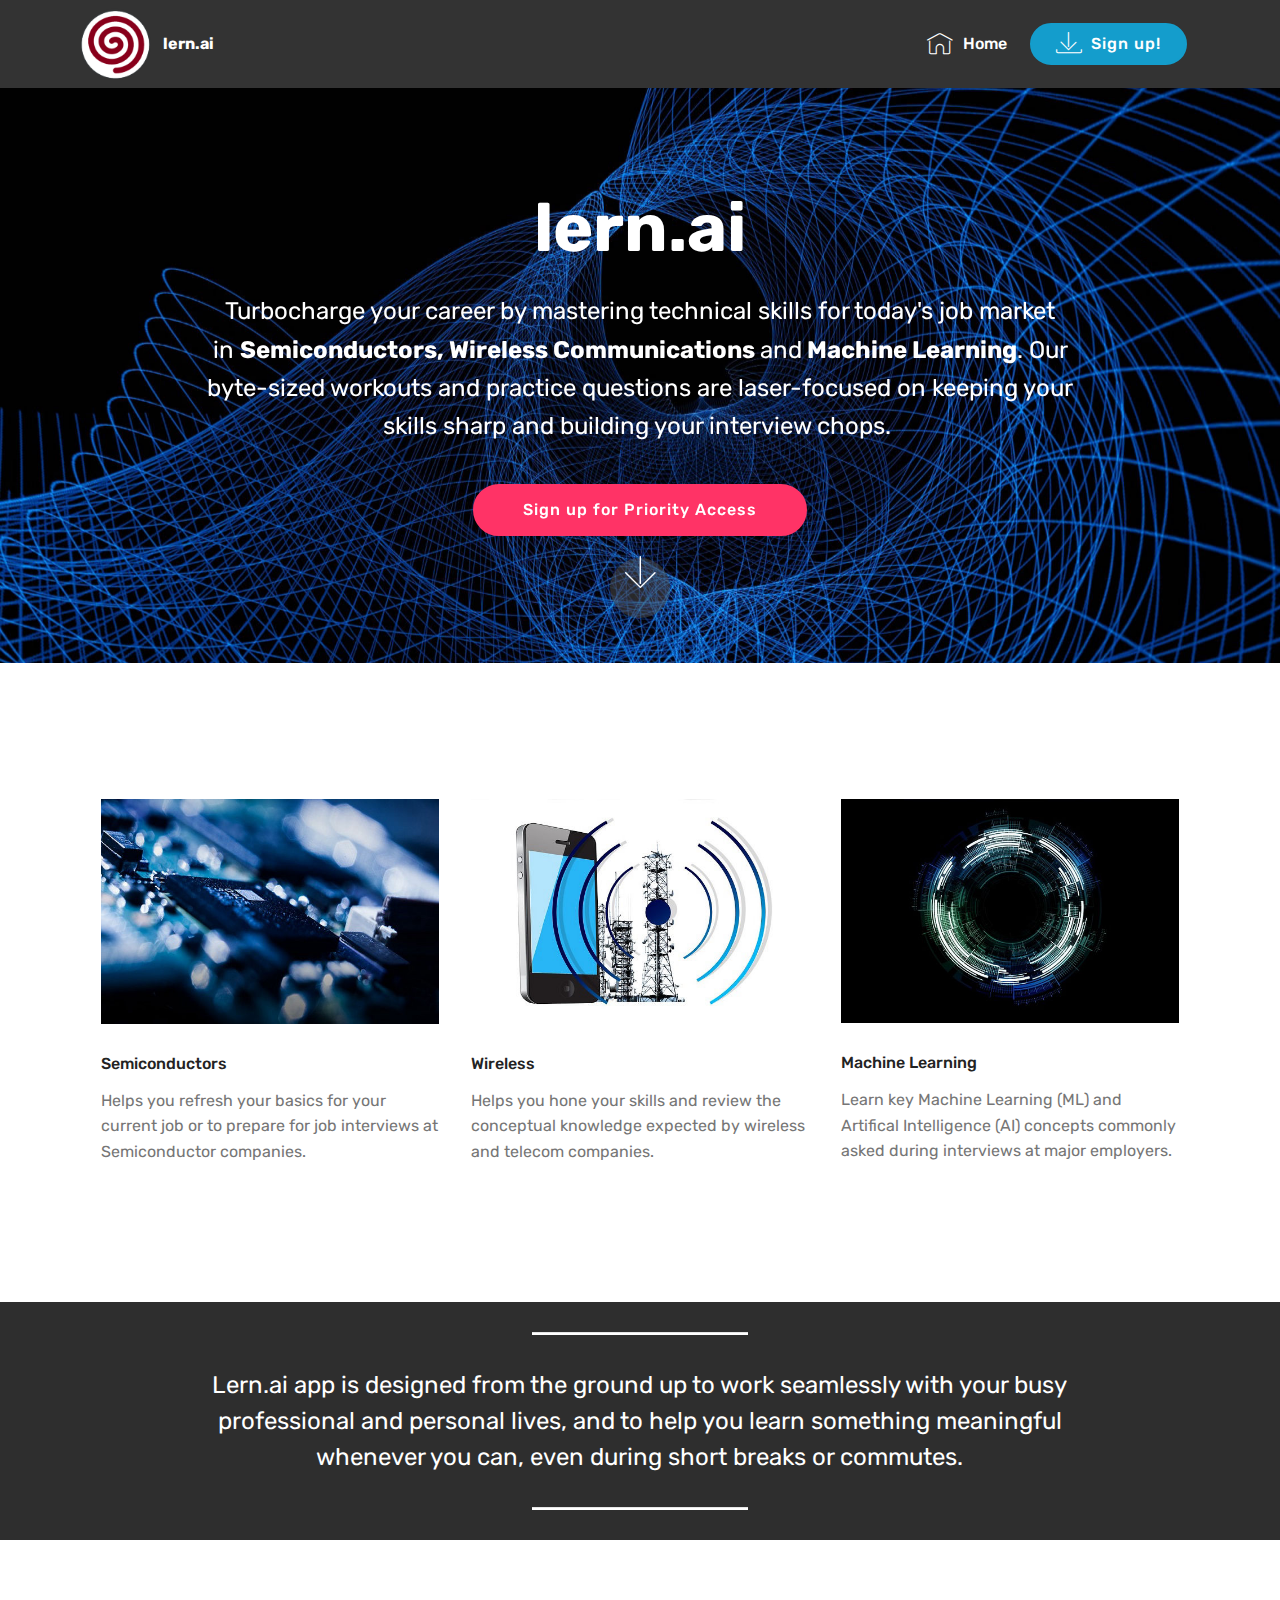
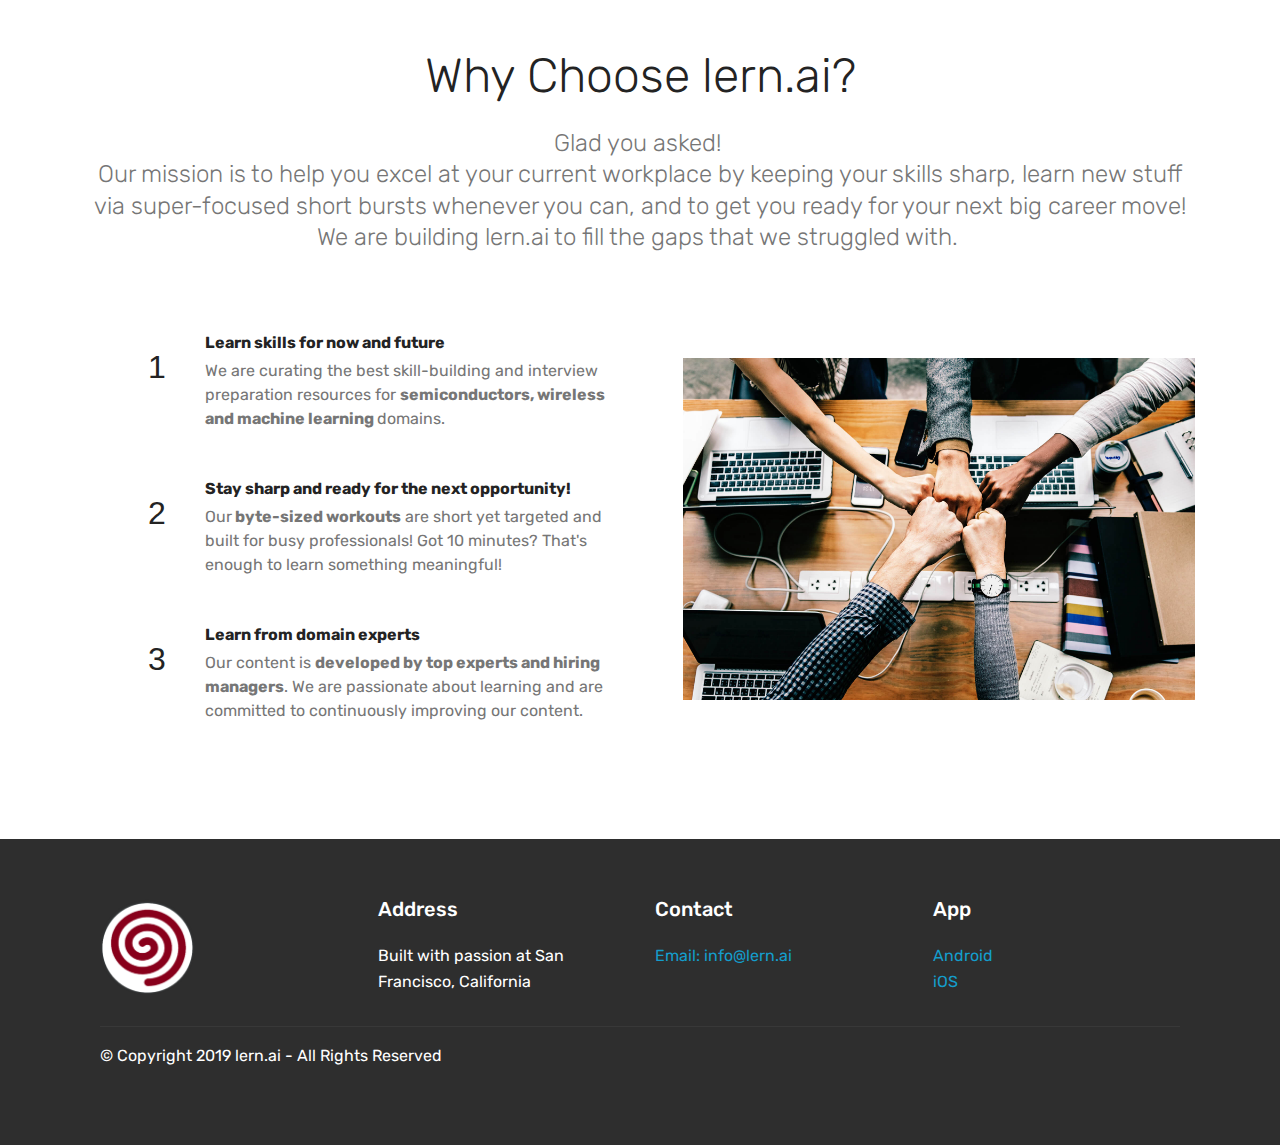
==== commit 91b621b6: "create github pages" ====
--- a/index.html
+++ b/index.html
@@ -59,7 +59,7 @@
     </nav>
 </section>
 
-<section class="engine"><a href="https://mobirise.info/e">make a website for free</a></section><section class="cid-qTkA127IK8 mbr-parallax-background" id="header2-1">
+<section class="engine"><a href="https://mobirise.info/w">free html5 templates</a></section><section class="cid-qTkA127IK8 mbr-parallax-background" id="header2-1">
 
     
 
@@ -84,20 +84,6 @@
     </div>
 </section>
 
-<section class="mbr-section article content10 cid-rCXjLkIvOw" id="content10-11">
-    
-     
-
-    <div class="container">
-        <div class="inner-container" style="width: 78%;">
-            <hr class="line" style="width: 25%;">
-            <div class="section-text align-center mbr-white mbr-fonts-style display-5">Lern.ai app is designed from the ground up to work seamlessly with your busy professional and personal lives, and to help you learn something meaningful whenever you can, even during short breaks or commutes.
-                </div>
-            <hr class="line" style="width: 25%;">
-        </div>
-    </div>
-</section>
-
 <section class="features2 cid-rCiU9l6agM" id="features2-v">
 
     
@@ -146,6 +132,20 @@
             </div>
 
             
+        </div>
+    </div>
+</section>
+
+<section class="mbr-section article content10 cid-rCXjLkIvOw" id="content10-11">
+    
+     
+
+    <div class="container">
+        <div class="inner-container" style="width: 78%;">
+            <hr class="line" style="width: 25%;">
+            <div class="section-text align-center mbr-white mbr-fonts-style display-5">Lern.ai app is designed from the ground up to work seamlessly with your busy professional and personal lives, and to help you learn something meaningful whenever you can, even during short breaks or commutes.
+                </div>
+            <hr class="line" style="width: 25%;">
         </div>
     </div>
 </section>
--- a/assets/mobirise/css/mbr-additional.css
+++ b/assets/mobirise/css/mbr-additional.css
@@ -1802,6 +1802,26 @@
 .cid-qTkA127IK8 H1 {
   text-align: center;
 }
+.cid-rCiU9l6agM {
+  padding-top: 120px;
+  padding-bottom: 105px;
+  background-color: #ffffff;
+}
+.cid-rCiU9l6agM h4 {
+  font-weight: 500;
+  margin-bottom: 0;
+  text-align: left;
+}
+.cid-rCiU9l6agM p {
+  color: #767676;
+  text-align: left;
+}
+.cid-rCiU9l6agM .card-box {
+  padding-top: 2rem;
+}
+.cid-rCiU9l6agM .card-wrapper {
+  height: 100%;
+}
 .cid-rCXjLkIvOw {
   padding-top: 30px;
   padding-bottom: 30px;
@@ -1824,26 +1844,6 @@
   .cid-rCXjLkIvOw .inner-container {
     width: 100% !important;
   }
-}
-.cid-rCiU9l6agM {
-  padding-top: 120px;
-  padding-bottom: 105px;
-  background-color: #ffffff;
-}
-.cid-rCiU9l6agM h4 {
-  font-weight: 500;
-  margin-bottom: 0;
-  text-align: left;
-}
-.cid-rCiU9l6agM p {
-  color: #767676;
-  text-align: left;
-}
-.cid-rCiU9l6agM .card-box {
-  padding-top: 2rem;
-}
-.cid-rCiU9l6agM .card-wrapper {
-  height: 100%;
 }
 .cid-rCiUaCZsBC {
   padding-top: 75px;
